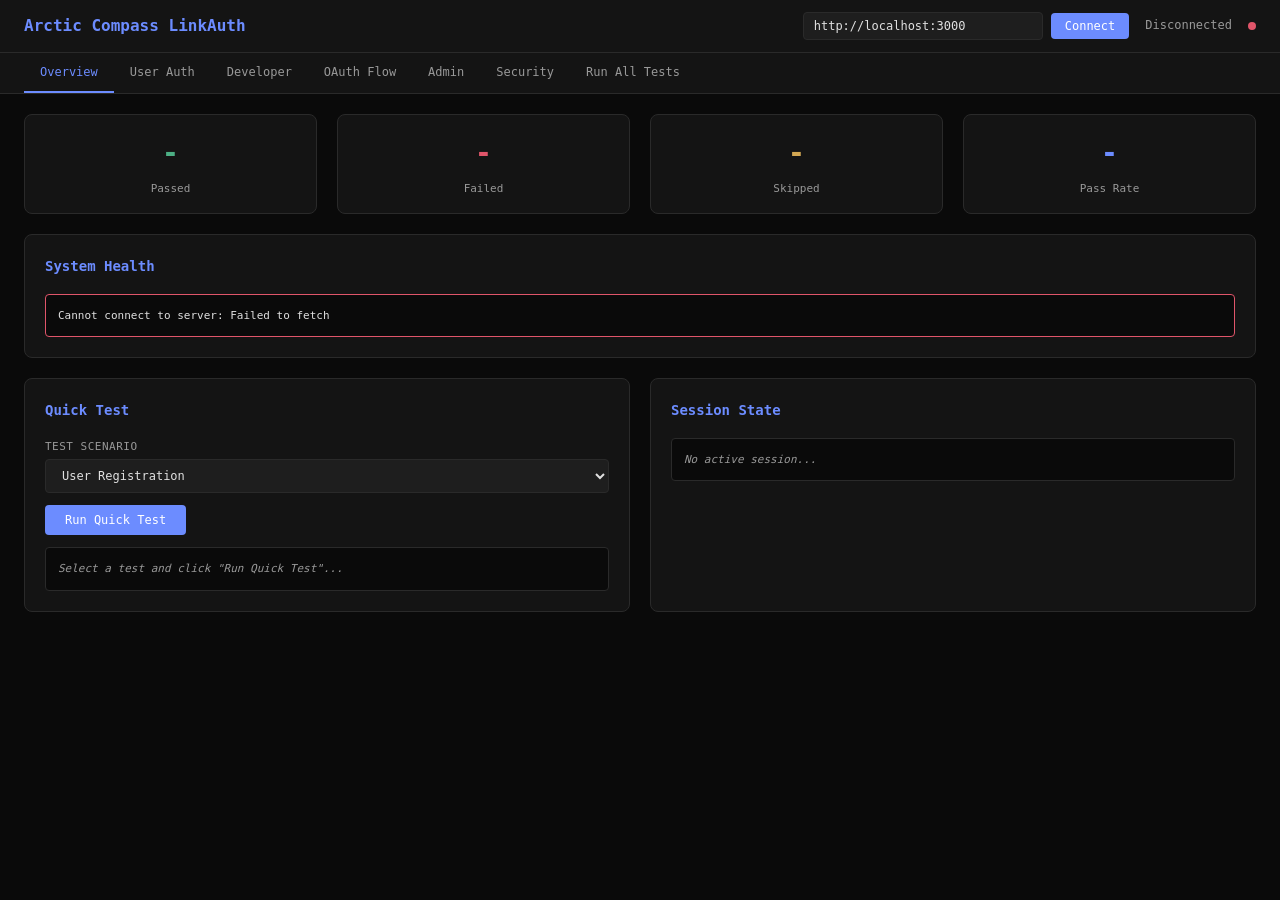
==== admin-console.html @ 99410a6f "北极指南针 链接认证 — 认证系统 Pages 部署" ====
<!DOCTYPE html>
<html lang="zh-CN">
<head>
<meta charset="UTF-8">
<meta name="viewport" content="width=device-width, initial-scale=1.0">
<title>Arctic Compass LinkAuth - Admin Console</title>
<style>
:root {
  --bg: #0a0a0a;
  --bg2: #141414;
  --bg3: #1e1e1e;
  --border: #2a2a2a;
  --text: #e0e0e0;
  --text2: #999;
  --accent: #6c8cff;
  --green: #4caf84;
  --red: #e0556a;
  --yellow: #d4a853;
  --font: 'SF Mono', 'Fira Code', 'Cascadia Code', 'Consolas', monospace;
}
* { margin:0; padding:0; box-sizing:border-box; }
body {
  background: var(--bg);
  color: var(--text);
  font-family: var(--font);
  font-size: 13px;
  line-height: 1.6;
  min-height: 100vh;
}
header {
  background: var(--bg2);
  border-bottom: 1px solid var(--border);
  padding: 12px 24px;
  display: flex;
  align-items: center;
  justify-content: space-between;
  position: sticky;
  top: 0;
  z-index: 100;
}
header h1 { font-size: 16px; font-weight: 600; color: var(--accent); }
header .status { display:flex; gap:16px; align-items:center; }
header .status .dot { width:8px; height:8px; border-radius:50%; }
header .status .dot.online { background:var(--green); }
header .status .dot.offline { background:var(--red); }
header .status span { font-size:12px; color:var(--text2); }
.server-input { display:flex; gap:8px; align-items:center; }
.server-input input {
  background: var(--bg3);
  border: 1px solid var(--border);
  color: var(--text);
  padding: 6px 10px;
  border-radius: 4px;
  font-family: var(--font);
  font-size: 12px;
  width: 240px;
}
.server-input button {
  background: var(--accent);
  color: #fff;
  border: none;
  padding: 6px 14px;
  border-radius: 4px;
  cursor: pointer;
  font-family: var(--font);
  font-size: 12px;
}
nav {
  background: var(--bg2);
  border-bottom: 1px solid var(--border);
  display: flex;
  padding: 0 24px;
  overflow-x: auto;
}
nav button {
  background: none;
  border: none;
  color: var(--text2);
  padding: 12px 16px;
  cursor: pointer;
  font-family: var(--font);
  font-size: 12px;
  white-space: nowrap;
  border-bottom: 2px solid transparent;
  transition: all 0.2s;
}
nav button:hover { color: var(--text); }
nav button.active { color: var(--accent); border-bottom-color: var(--accent); }
main { padding: 20px 24px; max-width: 1400px; margin: 0 auto; }
.panel { display:none; }
.panel.active { display:block; }
.grid { display:grid; grid-template-columns: 1fr 1fr; gap:20px; }
@media (max-width: 900px) { .grid { grid-template-columns: 1fr; } }
.card {
  background: var(--bg2);
  border: 1px solid var(--border);
  border-radius: 8px;
  padding: 20px;
}
.card h3 {
  font-size: 14px;
  font-weight: 600;
  margin-bottom: 16px;
  color: var(--accent);
  display: flex;
  align-items: center;
  gap: 8px;
}
.card h3 .badge {
  font-size: 10px;
  padding: 2px 8px;
  border-radius: 10px;
  background: var(--bg3);
  color: var(--text2);
}
.form-group { margin-bottom: 12px; }
.form-group label {
  display: block;
  font-size: 11px;
  color: var(--text2);
  margin-bottom: 4px;
  text-transform: uppercase;
  letter-spacing: 0.5px;
}
.form-group input, .form-group select, .form-group textarea {
  width: 100%;
  background: var(--bg3);
  border: 1px solid var(--border);
  color: var(--text);
  padding: 8px 12px;
  border-radius: 4px;
  font-family: var(--font);
  font-size: 12px;
}
.form-group textarea { min-height: 80px; resize: vertical; }
.form-row { display:flex; gap:8px; }
.form-row .form-group { flex:1; }
.btn {
  padding: 8px 20px;
  border-radius: 4px;
  cursor: pointer;
  font-family: var(--font);
  font-size: 12px;
  border: none;
  transition: all 0.2s;
}
.btn-primary { background: var(--accent); color: #fff; }
.btn-primary:hover { opacity: 0.9; }
.btn-danger { background: var(--red); color: #fff; }
.btn-success { background: var(--green); color: #fff; }
.btn-outline { background: transparent; border: 1px solid var(--border); color: var(--text); }
.btn-outline:hover { border-color: var(--accent); color: var(--accent); }
.btn-sm { padding: 4px 12px; font-size: 11px; }
.output {
  background: var(--bg);
  border: 1px solid var(--border);
  border-radius: 4px;
  padding: 12px;
  margin-top: 12px;
  max-height: 300px;
  overflow-y: auto;
  font-size: 11px;
  white-space: pre-wrap;
  word-break: break-all;
}
.output.success { border-color: var(--green); }
.output.error { border-color: var(--red); }
.output.empty { color: var(--text2); font-style: italic; }
.state-badge {
  display: inline-block;
  padding: 2px 8px;
  border-radius: 4px;
  font-size: 10px;
  margin-left: 4px;
}
.state-badge.set { background: rgba(76,175,132,0.2); color: var(--green); }
.state-badge.unset { background: rgba(224,85,106,0.2); color: var(--red); }
.test-result {
  display: flex;
  align-items: center;
  gap: 8px;
  padding: 4px 0;
  font-size: 11px;
}
.test-result .icon { width: 16px; text-align: center; }
.stats { display:flex; gap:20px; margin-bottom: 20px; }
.stat {
  background: var(--bg2);
  border: 1px solid var(--border);
  border-radius: 8px;
  padding: 16px 20px;
  flex: 1;
  text-align: center;
}
.stat .value { font-size: 28px; font-weight: 700; }
.stat .label { font-size: 11px; color: var(--text2); margin-top: 4px; }
.stat .value.pass { color: var(--green); }
.stat .value.fail { color: var(--red); }
.stat .value.skip { color: var(--yellow); }
.full-width { grid-column: 1 / -1; }
.progress-bar {
  height: 4px;
  background: var(--bg3);
  border-radius: 2px;
  margin-top: 8px;
  overflow: hidden;
}
.progress-bar .fill {
  height: 100%;
  background: var(--accent);
  transition: width 0.3s;
}
</style>
</head>
<body>

<header>
  <h1>Arctic Compass LinkAuth</h1>
  <div class="status">
    <div class="server-input">
      <input type="text" id="serverUrl" value="http://localhost:3000" placeholder="Server URL">
      <button onclick="checkServer()">Connect</button>
    </div>
    <span id="serverStatus">Disconnected</span>
    <div class="dot offline" id="statusDot"></div>
  </div>
</header>

<nav>
  <button class="active" data-panel="overview">Overview</button>
  <button data-panel="user">User Auth</button>
  <button data-panel="developer">Developer</button>
  <button data-panel="oauth">OAuth Flow</button>
  <button data-panel="admin">Admin</button>
  <button data-panel="security">Security</button>
  <button data-panel="all-tests">Run All Tests</button>
</nav>

<main>

<!-- ====== OVERVIEW PANEL ====== -->
<div class="panel active" id="panel-overview">
  <div class="stats" id="overviewStats">
    <div class="stat"><div class="value pass" id="statPass">-</div><div class="label">Passed</div></div>
    <div class="stat"><div class="value fail" id="statFail">-</div><div class="label">Failed</div></div>
    <div class="stat"><div class="value skip" id="statSkip">-</div><div class="label">Skipped</div></div>
    <div class="stat"><div class="value" id="statRate" style="color:var(--accent)">-</div><div class="label">Pass Rate</div></div>
  </div>
  <div class="grid">
    <div class="card full-width">
      <h3>System Health</h3>
      <div id="healthInfo" class="output empty">Click "Connect" to check server health...</div>
    </div>
    <div class="card">
      <h3>Quick Test</h3>
      <div class="form-group"><label>Test Scenario</label>
        <select id="quickTestSelect">
          <option value="register">User Registration</option>
          <option value="login">User Login</option>
          <option value="devRegister">Developer Registration</option>
          <option value="devLogin">Developer Login</option>
          <option value="oauthFlow">Full OAuth Flow</option>
          <option value="captcha">CAPTCHA Test</option>
          <option value="mfa">MFA Setup</option>
          <option value="tempAccount">Temporary Account</option>
        </select>
      </div>
      <button class="btn btn-primary" onclick="runQuickTest()">Run Quick Test</button>
      <div id="quickTestResult" class="output empty">Select a test and click "Run Quick Test"...</div>
    </div>
    <div class="card">
      <h3>Session State</h3>
      <div id="sessionState" class="output empty">No active session...</div>
    </div>
  </div>
</div>

<!-- ====== USER AUTH PANEL ====== -->
<div class="panel" id="panel-user">
  <div class="grid">
    <div class="card">
      <h3>User Registration</h3>
      <div class="form-group"><label>Username</label><input type="text" id="regUsername" placeholder="TestUser123"></div>
      <div class="form-group"><label>Password</label><input type="password" id="regPassword" placeholder="Min 8 chars, upper+lower+digit"></div>
      <div class="form-group"><label>Account Suffix</label>
        <select id="regSuffix">
          <option value="@ArcticCompass_id">@ArcticCompass_id (General)</option>
          <option value="@ArcticCompass_user">@ArcticCompass_user (Personal)</option>
          <option value="@ArcticCompass_ai">@ArcticCompass_ai (AI)</option>
          <option value="@ArcticCompass_ent">@ArcticCompass_ent (Enterprise)</option>
          <option value="@ArcticCompass_dev">@ArcticCompass_dev (Developer)</option>
          <option value="@ArcticCompass_org">@ArcticCompass_org (Organization)</option>
        </select>
      </div>
      <div class="form-group"><label>Security Question 1</label><input type="text" id="regQ1" value="What is your favorite color?" placeholder="Question"></div>
      <div class="form-group"><label>Answer 1</label><input type="text" id="regA1" value="blue" placeholder="Answer"></div>
      <div class="form-group"><label>Security Question 2</label><input type="text" id="regQ2" value="What city were you born in?" placeholder="Question"></div>
      <div class="form-group"><label>Answer 2</label><input type="text" id="regA2" value="Beijing" placeholder="Answer"></div>
      <button class="btn btn-primary" onclick="testRegister()">Register</button>
      <div id="regResult" class="output empty"></div>
    </div>
    <div class="card">
      <h3>User Login</h3>
      <div class="form-group"><label>Login Account</label><input type="text" id="loginAccount" placeholder="xxx@ArcticCompass_id"></div>
      <div class="form-group"><label>Password</label><input type="password" id="loginPassword" placeholder="Password"></div>
      <button class="btn btn-primary" onclick="testLogin()">Login</button>
      <div id="loginResult" class="output empty"></div>
    </div>
    <div class="card">
      <h3>User Center (Manager Key)</h3>
      <div class="form-group"><label>Link ID</label><input type="text" id="ucLinkId" placeholder="Auto-filled after registration"></div>
      <div class="form-group"><label>Manager Key</label><input type="text" id="ucManagerKey" placeholder="Auto-filled after registration"></div>
      <div style="display:flex;gap:8px;flex-wrap:wrap;">
        <button class="btn btn-outline btn-sm" onclick="testVerifyKey()">Verify Key</button>
        <button class="btn btn-outline btn-sm" onclick="testGetProfile()">Get Profile</button>
        <button class="btn btn-outline btn-sm" onclick="testUpdateProfile()">Update Profile</button>
        <button class="btn btn-outline btn-sm" onclick="testGetApps()">Authorized Apps</button>
        <button class="btn btn-outline btn-sm" onclick="testGetDevices()">My Devices</button>
      </div>
      <div id="ucResult" class="output empty"></div>
    </div>
    <div class="card">
      <h3>Password Reset</h3>
      <div class="form-group"><label>Login Account</label><input type="text" id="prAccount" placeholder="Your login account"></div>
      <div class="form-group"><label>New Password</label><input type="password" id="prNewPassword" placeholder="New password"></div>
      <button class="btn btn-outline btn-sm" onclick="testGetQuestions()">Get Questions</button>
      <button class="btn btn-primary btn-sm" onclick="testResetPassword()">Reset Password</button>
      <div id="prResult" class="output empty"></div>
    </div>
    <div class="card">
      <h3>Manager Key Recovery</h3>
      <div class="form-group"><label>Username</label><input type="text" id="mkrUsername" placeholder="Auto-filled"></div>
      <div class="form-group"><label>Link ID</label><input type="text" id="mkrLinkId" placeholder="Auto-filled"></div>
      <div class="form-group"><label>Password</label><input type="password" id="mkrPassword" placeholder="Current password"></div>
      <button class="btn btn-primary btn-sm" onclick="testRecoverKey()">Recover Key (4-Factor)</button>
      <div id="mkrResult" class="output empty"></div>
    </div>
    <div class="card">
      <h3>MFA Setup</h3>
      <div class="form-group"><label>Session Token</label><input type="text" id="mfaSession" placeholder="Auto-filled"></div>
      <div class="form-group"><label>TOTP Code</label><input type="text" id="mfaToken" placeholder="6-digit code"></div>
      <div style="display:flex;gap:8px;flex-wrap:wrap;">
        <button class="btn btn-outline btn-sm" onclick="testSetupTOTP()">Setup TOTP</button>
        <button class="btn btn-outline btn-sm" onclick="testVerifyTOTP()">Verify TOTP</button>
        <button class="btn btn-outline btn-sm" onclick="testEnableMFA()">Enable MFA</button>
        <button class="btn btn-outline btn-sm" onclick="testMFAStatus()">MFA Status</button>
        <button class="btn btn-outline btn-sm" onclick="testDisableMFA()">Disable MFA</button>
      </div>
      <div id="mfaResult" class="output empty"></div>
    </div>
    <div class="card">
      <h3>Temporary Account</h3>
      <button class="btn btn-primary btn-sm" onclick="testCreateTemp()">Create Temp Account</button>
      <button class="btn btn-outline btn-sm" onclick="testLoginTemp()">Login Temp</button>
      <button class="btn btn-outline btn-sm" onclick="testExtendTemp()">Extend</button>
      <button class="btn btn-outline btn-sm" onclick="testTempStatus()">Status</button>
      <div id="tempResult" class="output empty"></div>
    </div>
  </div>
</div>

<!-- ====== DEVELOPER PANEL ====== -->
<div class="panel" id="panel-developer">
  <div class="grid">
    <div class="card">
      <h3>Developer Registration</h3>
      <div class="form-group"><label>Password</label><input type="password" id="devRegPassword" placeholder="Min 8 chars, upper+lower+digit"></div>
      <div class="form-group"><label>Account Suffix (optional)</label><input type="text" id="devRegSuffix" placeholder="e.g. MyCompany"></div>
      <button class="btn btn-primary" onclick="testDevRegister()">Register Developer</button>
      <div id="devRegResult" class="output empty"></div>
    </div>
    <div class="card">
      <h3>Developer Login</h3>
      <div class="form-group"><label>Dev Account</label><input type="text" id="devLoginAccount" placeholder="dev_xxx@ArcticCompass_dev"></div>
      <div class="form-group"><label>Password</label><input type="password" id="devLoginPassword" placeholder="Password"></div>
      <button class="btn btn-primary" onclick="testDevLogin()">Login</button>
      <div id="devLoginResult" class="output empty"></div>
    </div>
    <div class="card">
      <h3>Developer Profile</h3>
      <div style="display:flex;gap:8px;flex-wrap:wrap;">
        <button class="btn btn-outline btn-sm" onclick="testDevProfile()">Get Profile</button>
        <button class="btn btn-outline btn-sm" onclick="testDevResetKey()">Reset Dev Key</button>
        <button class="btn btn-danger btn-sm" onclick="testDevRecoverKey()">Recover Key</button>
      </div>
      <div id="devProfileResult" class="output empty"></div>
    </div>
    <div class="card">
      <h3>OAuth App Management</h3>
      <div class="form-group"><label>App Name</label><input type="text" id="appName" placeholder="My App"></div>
      <div class="form-group"><label>App Type</label>
        <select id="appType"><option value="0">Web</option><option value="1">Mini Program</option><option value="2">Mobile App</option><option value="3">Server</option></select>
      </div>
      <div class="form-group"><label>Redirect URIs (JSON array)</label><input type="text" id="appRedirects" value='["https://example.com/oauth/callback"]'></div>
      <div class="form-group"><label>Verify Content</label><input type="text" id="appVerify" value="Test app for admin console"></div>
      <div style="display:flex;gap:8px;flex-wrap:wrap;">
        <button class="btn btn-primary btn-sm" onclick="testCreateApp()">Create App</button>
        <button class="btn btn-outline btn-sm" onclick="testListApps()">List Apps</button>
        <button class="btn btn-outline btn-sm" onclick="testGetAppInfo()">App Info</button>
        <button class="btn btn-outline btn-sm" onclick="testUpdateApp()">Update App</button>
        <button class="btn btn-danger btn-sm" onclick="testResetAppSecret()">Reset Secret</button>
      </div>
      <div id="appResult" class="output empty"></div>
    </div>
    <div class="card">
      <h3>Webhook Management</h3>
      <div class="form-group"><label>Client ID</label><input type="text" id="webhookClientId" placeholder="Auto-filled"></div>
      <div class="form-group"><label>Endpoint URL</label><input type="text" id="webhookUrl" value="https://example.com/webhook/test"></div>
      <div class="form-group"><label>Event Types (JSON array)</label><input type="text" id="webhookEvents" value='["oauth.token.issued","oauth.token.revoked"]'></div>
      <div style="display:flex;gap:8px;">
        <button class="btn btn-primary btn-sm" onclick="testCreateWebhook()">Create Webhook</button>
        <button class="btn btn-outline btn-sm" onclick="testListWebhooks()">List Webhooks</button>
        <button class="btn btn-outline btn-sm" onclick="testTestWebhook()">Test Webhook</button>
      </div>
      <div id="webhookResult" class="output empty"></div>
    </div>
    <div class="card">
      <h3>Push Notifications</h3>
      <div class="form-group"><label>Target Link ID</label><input type="text" id="notifyLinkId" placeholder="User link_id"></div>
      <div class="form-group"><label>Title</label><input type="text" id="notifyTitle" value="Test Notification"></div>
      <div class="form-group"><label>Content</label><textarea id="notifyContent">This is a test notification from the admin console.</textarea></div>
      <div class="form-group"><label>Type</label>
        <select id="notifyType"><option value="system">System</option><option value="announcement">Announcement</option><option value="alert">Alert</option><option value="reminder">Reminder</option></select>
      </div>
      <div style="display:flex;gap:8px;">
        <button class="btn btn-primary btn-sm" onclick="testSendNotify()">Send Notification</button>
        <button class="btn btn-outline btn-sm" onclick="testListNotifications()">List Notifications</button>
      </div>
      <div id="notifyResult" class="output empty"></div>
    </div>
  </div>
</div>

<!-- ====== OAUTH FLOW PANEL ====== -->
<div class="panel" id="panel-oauth">
  <div class="grid">
    <div class="card">
      <h3>Full OAuth 2.0 Authorization Code Flow</h3>
      <div class="form-group"><label>Client ID</label><input type="text" id="oauthClientId" placeholder="Auto-filled from app creation"></div>
      <div class="form-group"><label>App Secret</label><input type="text" id="oauthAppSecret" placeholder="Auto-filled from app creation"></div>
      <div class="form-group"><label>Redirect URI</label><input type="text" id="oauthRedirectUri" value="https://example.com/oauth/callback"></div>
      <div class="form-group"><label>State</label><input type="text" id="oauthState" value="test_state_123"></div>
      <div style="display:flex;gap:8px;flex-wrap:wrap;">
        <button class="btn btn-primary btn-sm" onclick="testOAuthStep1()">Step 1: Authorize</button>
        <button class="btn btn-primary btn-sm" onclick="testOAuthStep2()">Step 2: Token Exchange</button>
        <button class="btn btn-outline btn-sm" onclick="testOAuthStep3()">Step 3: Refresh Token</button>
        <button class="btn btn-outline btn-sm" onclick="testOAuthStep4()">Step 4: Get UserInfo</button>
        <button class="btn btn-outline btn-sm" onclick="testOAuthStep5()">Step 5: Introspect</button>
        <button class="btn btn-outline btn-sm" onclick="testOAuthStep6()">Step 6: SDK Token</button>
      </div>
      <div id="oauthResult" class="output empty"></div>
    </div>
    <div class="card">
      <h3>OAuth Business Login</h3>
      <div class="form-group"><label>Login Name/Account</label><input type="text" id="bizLoginName" placeholder="Your login account"></div>
      <div class="form-group"><label>Password</label><input type="password" id="bizLoginPassword" placeholder="Password"></div>
      <div class="form-group"><label>Client ID</label><input type="text" id="bizClientId" placeholder="OAuth app client_id"></div>
      <div class="form-group"><label>Redirect URI</label><input type="text" id="bizRedirectUri" value="https://example.com/oauth/callback"></div>
      <button class="btn btn-primary" onclick="testBizLogin()">Business Login</button>
      <div id="bizLoginResult" class="output empty"></div>
    </div>
    <div class="card full-width">
      <h3>Token Lifecycle</h3>
      <div style="display:flex;gap:8px;flex-wrap:wrap;">
        <button class="btn btn-outline btn-sm" onclick="testRevokeApp()">Revoke App Tokens</button>
        <button class="btn btn-danger btn-sm" onclick="testRevokeToken()">Revoke Single Token</button>
      </div>
      <div id="tokenLifeResult" class="output empty"></div>
    </div>
  </div>
</div>

<!-- ====== ADMIN PANEL ====== -->
<div class="panel" id="panel-admin">
  <div class="grid">
    <div class="card">
      <h3>Config Center</h3>
      <div style="display:flex;gap:8px;flex-wrap:wrap;">
        <button class="btn btn-outline btn-sm" onclick="testConfigGet()">Get Full Config</button>
        <button class="btn btn-outline btn-sm" onclick="testConfigGetKey()">Get Config Key</button>
        <button class="btn btn-outline btn-sm" onclick="testConfigHistory()">Config History</button>
        <button class="btn btn-outline btn-sm" onclick="testConfigExport()">Export Config</button>
      </div>
      <div class="form-group" style="margin-top:12px;"><label>Config Key</label><input type="text" id="configKey" value="security" placeholder="Config key"></div>
      <div class="form-group"><label>Config Value (JSON)</label><input type="text" id="configValue" value='{"test":true}' placeholder="JSON value"></div>
      <div style="display:flex;gap:8px;">
        <button class="btn btn-primary btn-sm" onclick="testConfigUpdate()">Update Config</button>
        <button class="btn btn-outline btn-sm" onclick="testConfigSync()">Force Sync</button>
      </div>
      <div id="configResult" class="output empty"></div>
    </div>
    <div class="card">
      <h3>RBAC Test</h3>
      <div class="form-group"><label>Role</label>
        <select id="rbacRole">
          <option value="super_admin">Super Admin</option>
          <option value="admin">Admin</option>
          <option value="operator">Operator</option>
          <option value="auditor">Auditor</option>
          <option value="developer">Developer</option>
          <option value="user">User</option>
        </select>
      </div>
      <div class="form-group"><label>Permission</label>
        <select id="rbacPermission">
          <option value="users.read">users.read</option>
          <option value="users.write">users.write</option>
          <option value="config.read">config.read</option>
          <option value="config.write">config.write</option>
          <option value="audit.read">audit.read</option>
          <option value="keys.manage">keys.manage</option>
          <option value="system.admin">system.admin</option>
          <option value="device.read">device.read</option>
          <option value="device.write">device.write</option>
          <option value="mfa.manage">mfa.manage</option>
          <option value="oauth.manage">oauth.manage</option>
          <option value="rateLimit.manage">rateLimit.manage</option>
          <option value="policy.read">policy.read</option>
          <option value="policy.write">policy.write</option>
          <option value="logs.read">logs.read</option>
          <option value="logs.write">logs.write</option>
        </select>
      </div>
      <button class="btn btn-primary btn-sm" onclick="testRBACCheck()">Check Permission</button>
      <div id="rbacResult" class="output empty"></div>
    </div>
    <div class="card">
      <h3>Public Key &amp; RSA</h3>
      <button class="btn btn-outline btn-sm" onclick="testPublicKey()">Get Public Key</button>
      <div id="pubkeyResult" class="output empty"></div>
    </div>
    <div class="card">
      <h3>Commercial Overview</h3>
      <div style="display:flex;gap:8px;flex-wrap:wrap;">
        <button class="btn btn-outline btn-sm" onclick="testCommercialOverview()">Overview (Public)</button>
        <button class="btn btn-outline btn-sm" onclick="testCommercialOverviewAuth()">Overview (Auth)</button>
        <button class="btn btn-outline btn-sm" onclick="testCommercialApps()">Developer Apps</button>
        <button class="btn btn-outline btn-sm" onclick="testCommercialPolicies()">Platform Policies</button>
        <button class="btn btn-outline btn-sm" onclick="testCommercialStats()">Developer Stats</button>
      </div>
      <div id="commercialResult" class="output empty"></div>
    </div>
    <div class="card full-width">
      <h3>Third-Party API</h3>
      <div style="display:flex;gap:8px;flex-wrap:wrap;">
        <button class="btn btn-outline btn-sm" onclick="testThirdPartyNoKey()">No API Key (Should Fail)</button>
        <button class="btn btn-outline btn-sm" onclick="testThirdPartyInvalidKey()">Invalid API Key (Should Fail)</button>
        <button class="btn btn-outline btn-sm" onclick="testThirdPartyOrderVerify()">Order Verify (No Sig)</button>
        <button class="btn btn-outline btn-sm" onclick="testThirdPartyPayment()">Payment Callback (No Sig)</button>
      </div>
      <div id="thirdPartyResult" class="output empty"></div>
    </div>
  </div>
</div>

<!-- ====== SECURITY PANEL ====== -->
<div class="panel" id="panel-security">
  <div class="grid">
    <div class="card">
      <h3>CSRF Protection</h3>
      <button class="btn btn-outline btn-sm" onclick="testCSRF()">Test CSRF (Cross-Origin POST)</button>
      <div id="csrfResult" class="output empty"></div>
    </div>
    <div class="card">
      <h3>Rate Limiting</h3>
      <button class="btn btn-outline btn-sm" onclick="testRateLimit()">Test Rate Limiting (5 Rapid Requests)</button>
      <div id="rateLimitResult" class="output empty"></div>
    </div>
    <div class="card">
      <h3>Privacy Filter</h3>
      <button class="btn btn-outline btn-sm" onclick="testPrivacyFilter()">Test Privacy Filter (Email Field)</button>
      <div id="privacyResult" class="output empty"></div>
    </div>
    <div class="card">
      <h3>Invalid Tokens</h3>
      <div style="display:flex;gap:8px;flex-wrap:wrap;">
        <button class="btn btn-outline btn-sm" onclick="testInvalidSession()">Invalid Session Token</button>
        <button class="btn btn-outline btn-sm" onclick="testInvalidDevKey()">Invalid Dev Key</button>
        <button class="btn btn-outline btn-sm" onclick="testMissingAuth()">Missing Auth Header</button>
        <button class="btn btn-outline btn-sm" onclick="testInvalidBody()">Invalid Request Body</button>
      </div>
      <div id="invalidTokenResult" class="output empty"></div>
    </div>
    <div class="card">
      <h3>User Enumeration Protection</h3>
      <button class="btn btn-outline btn-sm" onclick="testUserEnumeration()">Test User Enumeration (Should Return 401)</button>
      <div id="userEnumResult" class="output empty"></div>
    </div>
    <div class="card">
      <h3>Password Strength</h3>
      <div style="display:flex;gap:8px;flex-wrap:wrap;">
        <button class="btn btn-outline btn-sm" onclick="testWeakPassword()">Test Weak Password</button>
        <button class="btn btn-outline btn-sm" onclick="testShortPassword()">Test Short Password</button>
        <button class="btn btn-outline btn-sm" onclick="testNoUpperPassword()">Test No Uppercase</button>
        <button class="btn btn-outline btn-sm" onclick="testNoDigitPassword()">Test No Digit</button>
      </div>
      <div id="passwordResult" class="output empty"></div>
    </div>
  </div>
</div>

<!-- ====== ALL TESTS PANEL ====== -->
<div class="panel" id="panel-all-tests">
  <div class="stats" id="allTestStats">
    <div class="stat"><div class="value pass" id="allPass">0</div><div class="label">Passed</div></div>
    <div class="stat"><div class="value fail" id="allFail">0</div><div class="label">Failed</div></div>
    <div class="stat"><div class="value skip" id="allSkip">0</div><div class="label">Skipped</div></div>
    <div class="stat"><div class="value" id="allRate" style="color:var(--accent)">0%</div><div class="label">Pass Rate</div></div>
  </div>
  <div class="card full-width">
    <h3>Comprehensive Test Suite <span class="badge" id="testProgress">0/0</span></h3>
    <div class="progress-bar"><div class="fill" id="testProgressBar" style="width:0%"></div></div>
    <button class="btn btn-primary" onclick="runAllTests()" style="margin-top:16px;">Run All Tests</button>
    <button class="btn btn-outline" onclick="clearResults()" style="margin-top:16px;margin-left:8px;">Clear Results</button>
    <div id="allTestResults" class="output empty" style="max-height:600px;margin-top:16px;">
      Click "Run All Tests" to execute the comprehensive test suite...
    </div>
  </div>
</div>

</main>

<script>
// =========================================================================
// Global State
// =========================================================================
let SERVER = 'http://localhost:3000';
const STATE = {
  username: '', loginAccount: '', linkId: '', managerKey: '', password: '',
  userCenterSession: '', sessionToken: '',
  devAccount: '', devPassword: '', devKey: '', developerId: '',
  clientId: '', appSecret: '', redirectUri: 'https://example.com/oauth/callback',
  webhookId: '', webhookSecret: '',
  oauthCode: '', accessToken: '', refreshToken: '',
  totpSecret: '', backupCodes: null,
  deviceId: '',
  tempId: '', tempLoginAccount: '', tempPassword: '', tempSession: '',
  securityAnswers: [
    { question: 'What is your favorite color?', answer: 'blue' },
    { question: 'What city were you born in?', answer: 'Beijing' },
  ],
};
const testResults = { passed: 0, failed: 0, skipped: 0, total: 0, items: [] };

// =========================================================================
// Navigation
// =========================================================================
document.querySelectorAll('nav button').forEach(btn => {
  btn.addEventListener('click', () => {
    document.querySelectorAll('nav button').forEach(b => b.classList.remove('active'));
    btn.classList.add('active');
    document.querySelectorAll('.panel').forEach(p => p.classList.remove('active'));
    document.getElementById('panel-' + btn.dataset.panel).classList.add('active');
  });
});

// =========================================================================
// Server Connection
// =========================================================================
async function checkServer() {
  SERVER = document.getElementById('serverUrl').value.trim();
  const statusDot = document.getElementById('statusDot');
  const statusText = document.getElementById('serverStatus');
  const healthInfo = document.getElementById('healthInfo');

  try {
    const res = await fetch(SERVER + '/health');
    const data = await res.json();
    statusDot.className = 'dot online';
    statusText.textContent = 'Connected';
    healthInfo.className = 'output success';
    healthInfo.textContent = JSON.stringify(data, null, 2);
    sessionState();
  } catch (e) {
    statusDot.className = 'dot offline';
    statusText.textContent = 'Disconnected';
    healthInfo.className = 'output error';
    healthInfo.textContent = 'Cannot connect to server: ' + e.message;
  }
}

// =========================================================================
// HTTP Helpers
// =========================================================================
async function api(method, path, body, headers) {
  const opts = { method, headers: { 'Content-Type': 'application/json', 'Accept': 'application/json', ...headers } };
  if (body) opts.body = JSON.stringify(body);
  const res = await fetch(SERVER + path, opts);
  const text = await res.text();
  let json;
  try { json = JSON.parse(text); } catch (e) { json = { _raw: text }; }
  return { status: res.status, body: json, headers: Object.fromEntries(res.headers.entries()) };
}

function showResult(id, data, isError) {
  const el = document.getElementById(id);
  el.className = 'output ' + (isError ? 'error' : 'success');
  el.textContent = typeof data === 'string' ? data : JSON.stringify(data, null, 2);
}

function showError(id, data) { showResult(id, data, true); }

function sessionState() {
  const el = document.getElementById('sessionState');
  const parts = [];
  if (STATE.linkId) parts.push('link_id: ' + STATE.linkId);
  if (STATE.loginAccount) parts.push('login_account: ' + STATE.loginAccount);
  if (STATE.sessionToken) parts.push('session_token: ' + STATE.sessionToken.slice(0,16) + '...');
  if (STATE.userCenterSession) parts.push('user_center_session: ' + STATE.userCenterSession.slice(0,16) + '...');
  if (STATE.devAccount) parts.push('dev_account: ' + STATE.devAccount);
  if (STATE.devKey) parts.push('dev_key: ' + STATE.devKey.slice(0,16) + '...');
  if (STATE.clientId) parts.push('client_id: ' + STATE.clientId);
  if (STATE.accessToken) parts.push('access_token: ' + STATE.accessToken.slice(0,16) + '...');
  if (parts.length === 0) { el.className = 'output empty'; el.textContent = 'No active session...'; }
  else { el.className = 'output success'; el.textContent = parts.join('\n'); }
}

function addTestResult(name, status, detail) {
  testResults.total++;
  if (status === 'PASS') testResults.passed++;
  else if (status === 'FAIL') testResults.failed++;
  else testResults.skipped++;
  testResults.items.push({ name, status, detail });
  updateStats();
}

function updateStats() {
  document.getElementById('statPass').textContent = testResults.passed;
  document.getElementById('statFail').textContent = testResults.failed;
  document.getElementById('statSkip').textContent = testResults.skipped;
  const rate = testResults.total > 0 ? Math.round((testResults.passed / testResults.total) * 100) : 0;
  document.getElementById('statRate').textContent = rate + '%';
  document.getElementById('allPass').textContent = testResults.passed;
  document.getElementById('allFail').textContent = testResults.failed;
  document.getElementById('allSkip').textContent = testResults.skipped;
  document.getElementById('allRate').textContent = rate + '%';
  document.getElementById('testProgress').textContent = testResults.passed + '/' + testResults.total;
  document.getElementById('testProgressBar').style.width = rate + '%';
}

function clearResults() {
  testResults.passed = 0; testResults.failed = 0; testResults.skipped = 0; testResults.total = 0;
  testResults.items = [];
  document.getElementById('allTestResults').className = 'output empty';
  document.getElementById('allTestResults').textContent = 'Click "Run All Tests" to execute...';
  updateStats();
}

// =========================================================================
// User Auth Tests
// =========================================================================
async function testRegister() {
  const username = document.getElementById('regUsername').value || 'TestUser_' + Math.random().toString(36).slice(2,6);
  const password = document.getElementById('regPassword').value || generatePassword();
  const suffix = document.getElementById('regSuffix').value;
  const q1 = document.getElementById('regQ1').value || 'What is your favorite color?';
  const a1 = document.getElementById('regA1').value || 'blue';
  const q2 = document.getElementById('regQ2').value || 'What city were you born in?';
  const a2 = document.getElementById('regA2').value || 'Beijing';

  const body = { username, password, account_suffix: suffix, security_questions: [{ question: q1, answer: a1 }, { question: q2, answer: a2 }] };
  try {
    const res = await api('POST', '/api/register', body);
    showResult('regResult', res.body);
    if (res.body.link_id) {
      STATE.username = username; STATE.linkId = res.body.link_id;
      STATE.loginAccount = res.body.login_account; STATE.managerKey = res.body.manager_key;
      STATE.password = password;
      STATE.securityAnswers = [{ question: q1, answer: a1 }, { question: q2, answer: a2 }];
      document.getElementById('loginAccount').value = STATE.loginAccount;
      document.getElementById('loginPassword').value = STATE.password;
      document.getElementById('ucLinkId').value = STATE.linkId;
      document.getElementById('ucManagerKey').value = STATE.managerKey;
      sessionState();
      addTestResult('User Registration', 'PASS');
    } else {
      addTestResult('User Registration', 'FAIL', res.body.message || res.body.error);
    }
  } catch (e) { showError('regResult', e.message); addTestResult('User Registration', 'FAIL', e.message); }
}

async function testLogin() {
  const loginAccount = document.getElementById('loginAccount').value;
  const password = document.getElementById('loginPassword').value;
  try {
    const res = await api('POST', '/api/login-simple', { login_account: loginAccount, password });
    showResult('loginResult', res.body);
    if (res.body.session_token || res.body.token) {
      STATE.sessionToken = res.body.token || res.body.session_token;
      STATE.loginAccount = loginAccount; STATE.password = password;
      sessionState();
      addTestResult('User Login', 'PASS');
    } else {
      addTestResult('User Login', 'FAIL', res.body.message || res.body.error);
    }
  } catch (e) { showError('loginResult', e.message); addTestResult('User Login', 'FAIL', e.message); }
}

async function testVerifyKey() {
  const linkId = document.getElementById('ucLinkId').value || STATE.linkId;
  const managerKey = document.getElementById('ucManagerKey').value || STATE.managerKey;
  try {
    const keyHash = await sm3Hash(managerKey);
    const res = await api('POST', '/api/user-center/verify-key', { link_id: linkId, manager_key_hash: keyHash });
    showResult('ucResult', res.body);
    if (res.body.session_token) {
      STATE.userCenterSession = res.body.session_token;
      sessionState();
      addTestResult('Verify Manager Key', 'PASS');
    } else { addTestResult('Verify Manager Key', 'FAIL', res.body.message); }
  } catch (e) { showError('ucResult', e.message); addTestResult('Verify Manager Key', 'FAIL', e.message); }
}

async function testGetProfile() {
  try {
    const res = await api('GET', '/api/user-center/profile', null, { 'X-Session-Token': STATE.userCenterSession });
    showResult('ucResult', res.body);
    addTestResult('Get Profile', res.status === 200 ? 'PASS' : 'FAIL');
  } catch (e) { showError('ucResult', e.message); addTestResult('Get Profile', 'FAIL', e.message); }
}

async function testUpdateProfile() {
  try {
    const newUsername = STATE.username + '_Updated';
    const res = await api('POST', '/api/user-center/update-profile', { session_token: STATE.userCenterSession, username: newUsername });
    showResult('ucResult', res.body);
    if (res.status === 200 || res.body.code === 200) { STATE.username = newUsername; addTestResult('Update Profile', 'PASS'); }
    else { addTestResult('Update Profile', 'FAIL', res.body.message); }
  } catch (e) { showError('ucResult', e.message); addTestResult('Update Profile', 'FAIL', e.message); }
}

async function testGetApps() {
  try {
    const res = await api('GET', '/api/user-center/apps', null, { 'X-Session-Token': STATE.userCenterSession });
    showResult('ucResult', res.body);
    addTestResult('Authorized Apps', 'PASS');
  } catch (e) { showError('ucResult', e.message); addTestResult('Authorized Apps', 'FAIL', e.message); }
}

async function testGetDevices() {
  try {
    const res = await api('GET', '/api/user-center/devices', null, { 'X-Session-Token': STATE.userCenterSession });
    showResult('ucResult', res.body);
    addTestResult('My Devices', 'PASS');
  } catch (e) { showError('ucResult', e.message); addTestResult('My Devices', 'FAIL', e.message); }
}

async function testGetQuestions() {
  try {
    const account = document.getElementById('prAccount').value || STATE.loginAccount;
    const res = await api('POST', '/api/password-reset/questions', { login_name: account });
    showResult('prResult', res.body);
    addTestResult('Get Security Questions', res.status === 200 ? 'PASS' : 'FAIL');
  } catch (e) { showError('prResult', e.message); addTestResult('Get Security Questions', 'FAIL', e.message); }
}

async function testResetPassword() {
  try {
    const account = document.getElementById('prAccount').value || STATE.loginAccount;
    const newPwd = document.getElementById('prNewPassword').value || generatePassword();
    const answers = STATE.securityAnswers.map((q, i) => ({ sort: i + 1, answer: q.answer }));
    const res = await api('POST', '/api/password-reset/verify', { login_name: account, answers, new_password: newPwd });
    showResult('prResult', res.body);
    if (res.status === 200 || res.body.code === 200) { STATE.password = newPwd; addTestResult('Password Reset', 'PASS'); }
    else { addTestResult('Password Reset', 'FAIL', res.body.message); }
  } catch (e) { showError('prResult', e.message); addTestResult('Password Reset', 'FAIL', e.message); }
}

async function testRecoverKey() {
  try {
    const username = document.getElementById('mkrUsername').value || STATE.username;
    const linkId = document.getElementById('mkrLinkId').value || STATE.linkId;
    const password = document.getElementById('mkrPassword').value || STATE.password;
    const answers = STATE.securityAnswers.map((q, i) => ({ sort: i + 1, answer: q.answer }));
    const res = await api('POST', '/api/manager-key/recover', { username, link_id: linkId, password, answers });
    showResult('mkrResult', res.body);
    if (res.body.manager_key) { STATE.managerKey = res.body.manager_key; addTestResult('Manager Key Recovery', 'PASS'); }
    else { addTestResult('Manager Key Recovery', 'FAIL', res.body.message); }
  } catch (e) { showError('mkrResult', e.message); addTestResult('Manager Key Recovery', 'FAIL', e.message); }
}

// MFA Tests
async function testSetupTOTP() {
  try {
    const res = await api('POST', '/api/mfa/setup-totp', { session_token: STATE.userCenterSession });
    showResult('mfaResult', res.body);
    if (res.body.data && res.body.data.secret_base32) { STATE.totpSecret = res.body.data.secret_base32; addTestResult('MFA Setup TOTP', 'PASS'); }
    else { addTestResult('MFA Setup TOTP', 'FAIL', res.body.message); }
  } catch (e) { showError('mfaResult', e.message); addTestResult('MFA Setup TOTP', 'FAIL', e.message); }
}
async function testVerifyTOTP() {
  const token = document.getElementById('mfaToken').value || '123456';
  try {
    const res = await api('POST', '/api/mfa/verify-totp', { session_token: STATE.userCenterSession, token });
    showResult('mfaResult', res.body);
    addTestResult('MFA Verify TOTP', res.body.verified ? 'PASS' : 'FAIL', res.body.message);
  } catch (e) { showError('mfaResult', e.message); addTestResult('MFA Verify TOTP', 'FAIL', e.message); }
}
async function testEnableMFA() {
  try {
    const res = await api('POST', '/api/mfa/enable', { session_token: STATE.userCenterSession, method: 'totp' });
    showResult('mfaResult', res.body);
    addTestResult('MFA Enable', res.status === 200 ? 'PASS' : 'FAIL');
  } catch (e) { showError('mfaResult', e.message); addTestResult('MFA Enable', 'FAIL', e.message); }
}
async function testMFAStatus() {
  try {
    const res = await api('GET', '/api/mfa/status', null, { 'X-Session-Token': STATE.userCenterSession });
    showResult('mfaResult', res.body);
    addTestResult('MFA Status', 'PASS');
  } catch (e) { showError('mfaResult', e.message); addTestResult('MFA Status', 'FAIL', e.message); }
}
async function testDisableMFA() {
  const token = document.getElementById('mfaToken').value || '000000';
  try {
    const res = await api('POST', '/api/mfa/disable', { session_token: STATE.userCenterSession, method: 'totp', token });
    showResult('mfaResult', res.body);
    addTestResult('MFA Disable', res.status === 400 ? 'PASS' : 'FAIL', 'Expected 400 (token required check)');
  } catch (e) { showError('mfaResult', e.message); addTestResult('MFA Disable', 'FAIL', e.message); }
}

// Temp Account Tests
async function testCreateTemp() {
  try {
    const res = await api('POST', '/api/temp-login/create', {});
    showResult('tempResult', res.body);
    if (res.body.temp_id) {
      STATE.tempId = res.body.temp_id; STATE.tempLoginAccount = res.body.login_account; STATE.tempPassword = res.body.password;
      addTestResult('Create Temp Account', 'PASS');
    } else { addTestResult('Create Temp Account', 'FAIL', res.body.message); }
  } catch (e) { showError('tempResult', e.message); addTestResult('Create Temp Account', 'FAIL', e.message); }
}
async function testLoginTemp() {
  try {
    const res = await api('POST', '/api/temp-login/login', { login_account: STATE.tempLoginAccount, password: STATE.tempPassword });
    showResult('tempResult', res.body);
    if (res.body.session_token) { STATE.tempSession = res.body.session_token; addTestResult('Temp Login', 'PASS'); }
    else { addTestResult('Temp Login', 'FAIL', res.body.message); }
  } catch (e) { showError('tempResult', e.message); addTestResult('Temp Login', 'FAIL', e.message); }
}
async function testExtendTemp() {
  try {
    const res = await api('POST', '/api/temp-login/extend', { temp_id: STATE.tempId, session_token: STATE.tempSession });
    showResult('tempResult', res.body);
    addTestResult('Extend Temp', res.status === 200 ? 'PASS' : 'FAIL');
  } catch (e) { showError('tempResult', e.message); addTestResult('Extend Temp', 'FAIL', e.message); }
}
async function testTempStatus() {
  try {
    const res = await api('GET', '/api/temp-login/status?temp_id=' + STATE.tempId);
    showResult('tempResult', res.body);
    addTestResult('Temp Status', 'PASS');
  } catch (e) { showError('tempResult', e.message); addTestResult('Temp Status', 'FAIL', e.message); }
}

// =========================================================================
// Developer Tests
// =========================================================================
async function testDevRegister() {
  const password = document.getElementById('devRegPassword').value || generatePassword();
  const suffix = document.getElementById('devRegSuffix').value || 'TestDev' + Math.random().toString(36).slice(2,6);
  try {
    const res = await api('POST', '/api/developer/register', { password, account_suffix: suffix });
    showResult('devRegResult', res.body);
    if (res.body.developer_id) {
      STATE.developerId = res.body.developer_id; STATE.devAccount = res.body.dev_account;
      STATE.devKey = res.body.dev_key; STATE.devPassword = password;
      document.getElementById('devLoginAccount').value = STATE.devAccount;
      document.getElementById('devLoginPassword').value = STATE.devPassword;
      sessionState();
      addTestResult('Developer Registration', 'PASS');
    } else { addTestResult('Developer Registration', 'FAIL', res.body.message); }
  } catch (e) { showError('devRegResult', e.message); addTestResult('Developer Registration', 'FAIL', e.message); }
}
async function testDevLogin() {
  const account = document.getElementById('devLoginAccount').value;
  const password = document.getElementById('devLoginPassword').value;
  try {
    const res = await api('POST', '/api/developer/login', { dev_account: account, password });
    showResult('devLoginResult', res.body);
    addTestResult('Developer Login', res.status === 200 ? 'PASS' : 'FAIL');
  } catch (e) { showError('devLoginResult', e.message); addTestResult('Developer Login', 'FAIL', e.message); }
}
async function testDevProfile() {
  try {
    const res = await api('GET', '/api/developer/profile', null, { 'X-Developer-Key': STATE.devKey });
    showResult('devProfileResult', res.body);
    addTestResult('Developer Profile', res.status === 200 ? 'PASS' : 'FAIL');
  } catch (e) { showError('devProfileResult', e.message); addTestResult('Developer Profile', 'FAIL', e.message); }
}
async function testDevResetKey() {
  try {
    const res = await api('POST', '/api/developer/reset-key', { password: STATE.devPassword }, { 'X-Developer-Key': STATE.devKey });
    showResult('devProfileResult', res.body);
    if (res.body.dev_key) { STATE.devKey = res.body.dev_key; addTestResult('Reset Dev Key', 'PASS'); }
    else { addTestResult('Reset Dev Key', 'FAIL', res.body.message); }
  } catch (e) { showError('devProfileResult', e.message); addTestResult('Reset Dev Key', 'FAIL', e.message); }
}
async function testDevRecoverKey() {
  try {
    const res = await api('POST', '/api/developer/recover-key', { dev_account: STATE.devAccount, password: STATE.devPassword });
    showResult('devProfileResult', res.body);
    if (res.body.dev_key) { STATE.devKey = res.body.dev_key; addTestResult('Recover Dev Key', 'PASS'); }
    else { addTestResult('Recover Dev Key', 'FAIL', res.body.message); }
  } catch (e) { showError('devProfileResult', e.message); addTestResult('Recover Dev Key', 'FAIL', e.message); }
}

// App Management
async function testCreateApp() {
  try {
    const res = await api('POST', '/api/developer/app/create', {
      app_name: document.getElementById('appName').value || 'TestApp_' + Math.random().toString(36).slice(2,6),
      app_type: parseInt(document.getElementById('appType').value),
      redirect_white_list: document.getElementById('appRedirects').value,
      verify_content: document.getElementById('appVerify').value || 'Test app',
      business_type: 0,
    }, { 'X-Developer-Key': STATE.devKey });
    showResult('appResult', res.body);
    if (res.body.client_id) {
      STATE.clientId = res.body.client_id; STATE.appSecret = res.body.app_secret;
      document.getElementById('oauthClientId').value = STATE.clientId;
      document.getElementById('oauthAppSecret').value = STATE.appSecret;
      document.getElementById('webhookClientId').value = STATE.clientId;
      sessionState();
      addTestResult('Create OAuth App', 'PASS');
    } else { addTestResult('Create OAuth App', 'FAIL', res.body.message); }
  } catch (e) { showError('appResult', e.message); addTestResult('Create OAuth App', 'FAIL', e.message); }
}
async function testListApps() {
  try {
    const res = await api('GET', '/api/developer/app/list', null, { 'X-Developer-Key': STATE.devKey });
    showResult('appResult', res.body);
    addTestResult('List Apps', 'PASS');
  } catch (e) { showError('appResult', e.message); addTestResult('List Apps', 'FAIL', e.message); }
}
async function testGetAppInfo() {
  try {
    const res = await api('GET', '/api/developer/app/info?client_id=' + STATE.clientId, null, { 'X-Developer-Key': STATE.devKey });
    showResult('appResult', res.body);
    addTestResult('App Info', 'PASS');
  } catch (e) { showError('appResult', e.message); addTestResult('App Info', 'FAIL', e.message); }
}
async function testUpdateApp() {
  try {
    const res = await api('POST', '/api/developer/app/update', {
      client_id: STATE.clientId, app_name: 'UpdatedApp_' + Math.random().toString(36).slice(2,6), verify_content: 'Updated test app',
    }, { 'X-Developer-Key': STATE.devKey });
    showResult('appResult', res.body);
    addTestResult('Update App', res.status === 200 ? 'PASS' : 'FAIL');
  } catch (e) { showError('appResult', e.message); addTestResult('Update App', 'FAIL', e.message); }
}
async function testResetAppSecret() {
  try {
    const res = await api('POST', '/api/developer/app/reset-secret', { client_id: STATE.clientId }, { 'X-Developer-Key': STATE.devKey });
    showResult('appResult', res.body);
    if (res.body.app_secret) { STATE.appSecret = res.body.app_secret; addTestResult('Reset App Secret', 'PASS'); }
    else { addTestResult('Reset App Secret', 'FAIL', res.body.message); }
  } catch (e) { showError('appResult', e.message); addTestResult('Reset App Secret', 'FAIL', e.message); }
}

// Webhook
async function testCreateWebhook() {
  try {
    const res = await api('POST', '/api/developer/webhooks', {
      client_id: document.getElementById('webhookClientId').value || STATE.clientId,
      endpoint_url: document.getElementById('webhookUrl').value,
      event_types: JSON.parse(document.getElementById('webhookEvents').value),
    }, { 'X-Developer-Key': STATE.devKey });
    showResult('webhookResult', res.body);
    if (res.body.webhook_id) { STATE.webhookId = res.body.webhook_id; STATE.webhookSecret = res.body.secret; addTestResult('Create Webhook', 'PASS'); }
    else { addTestResult('Create Webhook', 'FAIL', res.body.message); }
  } catch (e) { showError('webhookResult', e.message); addTestResult('Create Webhook', 'FAIL', e.message); }
}
async function testListWebhooks() {
  try {
    const res = await api('GET', '/api/developer/webhooks', null, { 'X-Developer-Key': STATE.devKey });
    showResult('webhookResult', res.body);
    addTestResult('List Webhooks', 'PASS');
  } catch (e) { showError('webhookResult', e.message); addTestResult('List Webhooks', 'FAIL', e.message); }
}
async function testTestWebhook() {
  try {
    const res = await api('POST', '/api/developer/webhooks/test', { webhook_id: STATE.webhookId }, { 'X-Developer-Key': STATE.devKey });
    showResult('webhookResult', res.body);
    addTestResult('Test Webhook', 'PASS');
  } catch (e) { showError('webhookResult', e.message); addTestResult('Test Webhook', 'FAIL', e.message); }
}
async function testSendNotify() {
  try {
    const res = await api('POST', '/api/developer/notify', {
      link_id: document.getElementById('notifyLinkId').value || STATE.linkId,
      title: document.getElementById('notifyTitle').value,
      content: document.getElementById('notifyContent').value,
      notification_type: document.getElementById('notifyType').value,
    }, { 'X-Developer-Key': STATE.devKey });
    showResult('notifyResult', res.body);
    addTestResult('Send Notification', res.status === 201 ? 'PASS' : 'FAIL', res.body.message);
  } catch (e) { showError('notifyResult', e.message); addTestResult('Send Notification', 'FAIL', e.message); }
}
async function testListNotifications() {
  try {
    const res = await api('GET', '/api/developer/notifications', null, { 'X-Developer-Key': STATE.devKey });
    showResult('notifyResult', res.body);
    addTestResult('List Notifications', 'PASS');
  } catch (e) { showError('notifyResult', e.message); addTestResult('List Notifications', 'FAIL', e.message); }
}

// =========================================================================
// OAuth Flow Tests
// =========================================================================
async function testOAuthStep1() {
  try {
    if (!STATE.sessionToken) {
      const loginRes = await api('POST', '/api/login-simple', { login_account: STATE.loginAccount, password: STATE.password });
      if (loginRes.body.token || loginRes.body.session_token) STATE.sessionToken = loginRes.body.token || loginRes.body.session_token;
    }
    const res = await api('POST', '/api/authorize', {
      session_token: STATE.sessionToken, client_id: STATE.clientId,
      redirect_uri: STATE.redirectUri, state: document.getElementById('oauthState').value, action: 'allow',
    });
    showResult('oauthResult', 'Step 1 - Authorize:\n' + JSON.stringify(res.body, null, 2));
    if (res.body.code) { STATE.oauthCode = res.body.code; addTestResult('OAuth Step 1: Authorize', 'PASS'); }
    else { addTestResult('OAuth Step 1: Authorize', 'FAIL', res.body.message); }
  } catch (e) { showError('oauthResult', e.message); addTestResult('OAuth Step 1: Authorize', 'FAIL', e.message); }
}
async function testOAuthStep2() {
  try {
    const res = await api('POST', '/api/oauth/token', { code: STATE.oauthCode, client_id: STATE.clientId, client_secret: STATE.appSecret });
    showResult('oauthResult', 'Step 2 - Token Exchange:\n' + JSON.stringify(res.body, null, 2));
    if (res.body.access_token) { STATE.accessToken = res.body.access_token; STATE.refreshToken = res.body.refresh_token; addTestResult('OAuth Step 2: Token Exchange', 'PASS'); }
    else { addTestResult('OAuth Step 2: Token Exchange', 'FAIL', res.body.message); }
  } catch (e) { showError('oauthResult', e.message); addTestResult('OAuth Step 2: Token Exchange', 'FAIL', e.message); }
}
async function testOAuthStep3() {
  try {
    const res = await api('POST', '/api/oauth/refresh', { refresh_token: STATE.refreshToken, client_id: STATE.clientId });
    showResult('oauthResult', 'Step 3 - Refresh:\n' + JSON.stringify(res.body, null, 2));
    if (res.body.access_token) { STATE.accessToken = res.body.access_token; STATE.refreshToken = res.body.refresh_token; addTestResult('OAuth Step 3: Refresh', 'PASS'); }
    else { addTestResult('OAuth Step 3: Refresh', 'FAIL', res.body.message); }
  } catch (e) { showError('oauthResult', e.message); addTestResult('OAuth Step 3: Refresh', 'FAIL', e.message); }
}
async function testOAuthStep4() {
  try {
    const res = await api('GET', '/api/userinfo', null, { 'Authorization': 'Bearer ' + STATE.accessToken });
    showResult('oauthResult', 'Step 4 - UserInfo:\n' + JSON.stringify(res.body, null, 2));
    addTestResult('OAuth Step 4: UserInfo', res.status === 200 ? 'PASS' : 'FAIL');
  } catch (e) { showError('oauthResult', e.message); addTestResult('OAuth Step 4: UserInfo', 'FAIL', e.message); }
}
async function testOAuthStep5() {
  try {
    const res = await api('POST', '/api/introspect', { token: STATE.accessToken, client_id: STATE.clientId, client_secret: STATE.appSecret });
    showResult('oauthResult', 'Step 5 - Introspect:\n' + JSON.stringify(res.body, null, 2));
    addTestResult('OAuth Step 5: Introspect', res.body.active === true ? 'PASS' : 'FAIL');
  } catch (e) { showError('oauthResult', e.message); addTestResult('OAuth Step 5: Introspect', 'FAIL', e.message); }
}
async function testOAuthStep6() {
  try {
    if (!STATE.sessionToken) {
      const loginRes = await api('POST', '/api/login-simple', { login_account: STATE.loginAccount, password: STATE.password });
      if (loginRes.body.token) STATE.sessionToken = loginRes.body.token;
    }
    const authRes = await api('POST', '/api/authorize', { session_token: STATE.sessionToken, client_id: STATE.clientId, redirect_uri: STATE.redirectUri, state: 'sdk_test', action: 'allow' });
    const res = await api('POST', '/api/token', { grant_type: 'authorization_code', code: authRes.body.code, client_id: STATE.clientId, client_secret: STATE.appSecret });
    showResult('oauthResult', 'Step 6 - SDK Token:\n' + JSON.stringify(res.body, null, 2));
    addTestResult('OAuth Step 6: SDK Token', res.body.access_token ? 'PASS' : 'FAIL');
  } catch (e) { showError('oauthResult', e.message); addTestResult('OAuth Step 6: SDK Token', 'FAIL', e.message); }
}
async function testBizLogin() {
  try {
    const res = await api('POST', '/api/login', {
      login_name: document.getElementById('bizLoginName').value || STATE.loginAccount,
      password: document.getElementById('bizLoginPassword').value || STATE.password,
      client_id: document.getElementById('bizClientId').value || STATE.clientId,
      redirect_uri: document.getElementById('bizRedirectUri').value,
      state: 'biz_test_' + Math.random().toString(36).slice(2,6),
    });
    showResult('bizLoginResult', res.body);
    addTestResult('Business Login', res.status === 200 ? 'PASS' : 'FAIL', res.body.message);
  } catch (e) { showError('bizLoginResult', e.message); addTestResult('Business Login', 'FAIL', e.message); }
}
async function testRevokeApp() {
  try {
    const res = await api('POST', '/api/oauth/revoke-app', { link_id: STATE.linkId, client_id: STATE.clientId }, { 'Authorization': 'Bearer ' + STATE.accessToken });
    showResult('tokenLifeResult', res.body);
    addTestResult('Revoke App Tokens', 'PASS');
  } catch (e) { showError('tokenLifeResult', e.message); addTestResult('Revoke App Tokens', 'FAIL', e.message); }
}
async function testRevokeToken() {
  try {
    const res = await api('POST', '/api/revoke', { token: STATE.accessToken, client_id: STATE.clientId, client_secret: STATE.appSecret });
    showResult('tokenLifeResult', res.body);
    addTestResult('Revoke Single Token', 'PASS');
  } catch (e) { showError('tokenLifeResult', e.message); addTestResult('Revoke Single Token', 'FAIL', e.message); }
}

// =========================================================================
// Admin Tests
// =========================================================================
async function testConfigGet() {
  try {
    const res = await api('GET', '/api/config');
    showResult('configResult', res.body);
    addTestResult('Config Get', 'PASS');
  } catch (e) { showError('configResult', e.message); addTestResult('Config Get', 'FAIL', e.message); }
}
async function testConfigGetKey() {
  try {
    const key = document.getElementById('configKey').value || 'security';
    const res = await api('GET', '/api/config/' + encodeURIComponent(key));
    showResult('configResult', res.body);
    addTestResult('Config Get Key', (res.status === 200 || res.status === 404) ? 'PASS' : 'FAIL');
  } catch (e) { showError('configResult', e.message); addTestResult('Config Get Key', 'FAIL', e.message); }
}
async function testConfigHistory() {
  try {
    const res = await api('GET', '/api/config/history/list');
    showResult('configResult', res.body);
    addTestResult('Config History', 'PASS');
  } catch (e) { showError('configResult', e.message); addTestResult('Config History', 'FAIL', e.message); }
}
async function testConfigExport() {
  try {
    const res = await api('POST', '/api/config/export', {});
    showResult('configResult', res.body);
    addTestResult('Config Export', 'PASS');
  } catch (e) { showError('configResult', e.message); addTestResult('Config Export', 'FAIL', e.message); }
}
async function testConfigUpdate() {
  try {
    const key = document.getElementById('configKey').value || 'test_key';
    const value = document.getElementById('configValue').value || '{"test":true}';
    let parsedValue;
    try { parsedValue = JSON.parse(value); } catch (e) { parsedValue = value; }
    const res = await api('PUT', '/api/config/' + encodeURIComponent(key), { value: parsedValue, reason: 'Admin console test' });
    showResult('configResult', res.body);
    addTestResult('Config Update', res.status === 200 ? 'PASS' : 'FAIL');
  } catch (e) { showError('configResult', e.message); addTestResult('Config Update', 'FAIL', e.message); }
}
async function testConfigSync() {
  try {
    const res = await api('POST', '/api/config/sync', {});
    showResult('configResult', res.body);
    addTestResult('Config Sync', 'PASS');
  } catch (e) { showError('configResult', e.message); addTestResult('Config Sync', 'FAIL', e.message); }
}

async function testRBACCheck() {
  const role = document.getElementById('rbacRole').value;
  const permission = document.getElementById('rbacPermission').value;
  // This is a client-side check using the known RBAC hierarchy
  const hierarchy = ['super_admin', 'admin', 'operator', 'auditor', 'developer', 'user'];
  const rolePerms = {
    super_admin: ['users.read','users.write','config.read','config.write','audit.read','keys.manage','system.admin','device.read','device.write','mfa.manage','oauth.manage','rateLimit.manage','policy.read','policy.write','logs.read','logs.write'],
    admin: ['users.read','users.write','config.read','config.write','audit.read','keys.manage','device.read','device.write','mfa.manage','oauth.manage','policy.read','policy.write','logs.read','logs.write'],
    operator: ['users.read','users.write','config.read','device.read','device.write','mfa.manage','policy.read','logs.read','logs.write'],
    auditor: ['users.read','audit.read','config.read','device.read','logs.read','policy.read'],
    developer: ['users.read','config.read','device.read','logs.read','policy.read','oauth.manage'],
    user: ['users.read','config.read','device.read','logs.read'],
  };
  const rank = hierarchy.indexOf(role);
  let allPerms = new Set();
  for (let i = rank; i < hierarchy.length; i++) {
    (rolePerms[hierarchy[i]] || []).forEach(p => allPerms.add(p));
  }
  const has = allPerms.has(permission);
  document.getElementById('rbacResult').className = 'output ' + (has ? 'success' : 'error');
  document.getElementById('rbacResult').textContent = `Role "${role}" ${has ? 'HAS' : 'does NOT have'} permission "${permission}"\n\nEffective permissions: [${[...allPerms].join(', ')}]`;
  addTestResult('RBAC Check', 'PASS');
}

async function testPublicKey() {
  try {
    const res = await api('GET', '/api/public-key');
    showResult('pubkeyResult', res.body);
    addTestResult('Public Key', 'PASS');
  } catch (e) { showError('pubkeyResult', e.message); addTestResult('Public Key', 'FAIL', e.message); }
}

// Commercial
async function testCommercialOverview() {
  try {
    const res = await api('GET', '/api/commercial/overview');
    showResult('commercialResult', res.body);
    addTestResult('Commercial Overview', 'PASS');
  } catch (e) { showError('commercialResult', e.message); addTestResult('Commercial Overview', 'FAIL', e.message); }
}
async function testCommercialOverviewAuth() {
  try {
    const res = await api('GET', '/api/commercial/overview', null, { 'X-Developer-Key': STATE.devKey });
    showResult('commercialResult', res.body);
    addTestResult('Commercial Overview (Auth)', 'PASS');
  } catch (e) { showError('commercialResult', e.message); addTestResult('Commercial Overview (Auth)', 'FAIL', e.message); }
}
async function testCommercialApps() {
  try {
    const res = await api('GET', '/api/commercial/developer/apps', null, { 'X-Developer-Key': STATE.devKey });
    showResult('commercialResult', res.body);
    addTestResult('Commercial Apps', 'PASS');
  } catch (e) { showError('commercialResult', e.message); addTestResult('Commercial Apps', 'FAIL', e.message); }
}
async function testCommercialPolicies() {
  try {
    const res = await api('GET', '/api/commercial/ops/policies');
    showResult('commercialResult', res.body);
    addTestResult('Platform Policies', 'PASS');
  } catch (e) { showError('commercialResult', e.message); addTestResult('Platform Policies', 'FAIL', e.message); }
}
async function testCommercialStats() {
  try {
    const res = await api('GET', '/api/commercial/developer/stats');
    showResult('commercialResult', res.body);
    addTestResult('Developer Stats', 'PASS');
  } catch (e) { showError('commercialResult', e.message); addTestResult('Developer Stats', 'FAIL', e.message); }
}

// Third Party
async function testThirdPartyNoKey() {
  try {
    const res = await api('GET', '/api/third-party/user-info?encrypted_account=test');
    showResult('thirdPartyResult', res.body);
    addTestResult('Third-Party No Key', res.status === 401 ? 'PASS' : 'FAIL', 'Expected 401');
  } catch (e) { showError('thirdPartyResult', e.message); }
}
async function testThirdPartyInvalidKey() {
  try {
    const res = await api('GET', '/api/third-party/user-info?encrypted_account=test', null, { 'X-Third-Party-Key': 'invalid_key' });
    showResult('thirdPartyResult', res.body);
    addTestResult('Third-Party Invalid Key', res.status >= 400 ? 'PASS' : 'FAIL');
  } catch (e) { showError('thirdPartyResult', e.message); }
}
async function testThirdPartyOrderVerify() {
  try {
    const res = await api('POST', '/api/third-party/order-verify', { encrypted_account: 'test', order_id: 'test_123' }, { 'X-Third-Party-Key': 'test_key' });
    showResult('thirdPartyResult', res.body);
    addTestResult('Third-Party Order Verify', res.status >= 400 ? 'PASS' : 'FAIL', 'Expected rejection');
  } catch (e) { showError('thirdPartyResult', e.message); }
}
async function testThirdPartyPayment() {
  try {
    const res = await api('POST', '/api/third-party/payment-callback', { encrypted_account: 'test', payment_id: 'test_123', amount: '10.00', status: 1 }, { 'X-Third-Party-Key': 'test_key' });
    showResult('thirdPartyResult', res.body);
    addTestResult('Third-Party Payment', res.status >= 400 ? 'PASS' : 'FAIL');
  } catch (e) { showError('thirdPartyResult', e.message); }
}

// =========================================================================
// Security Tests
// =========================================================================
async function testCSRF() {
  try {
    const res = await fetch(SERVER + '/api/login-simple', {
      method: 'POST', headers: { 'Content-Type': 'application/json', 'Origin': 'https://evil.com' },
      body: JSON.stringify({ login_account: 'test@test', password: 'TestPass123' }),
    });
    const text = await res.text();
    let json; try { json = JSON.parse(text); } catch (e) { json = { _raw: text }; }
    showResult('csrfResult', json);
    addTestResult('CSRF Protection', res.status === 403 ? 'PASS' : 'FAIL', 'Status: ' + res.status);
  } catch (e) { showError('csrfResult', e.message); addTestResult('CSRF Protection', 'FAIL', e.message); }
}
async function testRateLimit() {
  const results = [];
  for (let i = 0; i < 5; i++) {
    try {
      const res = await api('POST', '/api/login-simple', { login_account: 'nonexistent_' + i + '@ArcticCompass_id', password: 'WrongPass123' });
      results.push(res.status);
    } catch (e) { results.push(0); }
  }
  showResult('rateLimitResult', { statuses: results, rateLimited: results.includes(429) ? 'Yes (429 detected)' : 'Not triggered in 5 requests' });
  addTestResult('Rate Limiting', results.includes(429) ? 'PASS' : 'FAIL', '429 not detected');
}
async function testPrivacyFilter() {
  try {
    const res = await api('POST', '/api/register', { username: 'TestPrivacy', password: 'TestPass123', security_questions: [{ question: 'Q1', answer: 'A1' }], email: 'test@example.com' });
    showResult('privacyResult', res.body);
    addTestResult('Privacy Filter', res.status === 400 ? 'PASS' : 'FAIL', 'Email field should be blocked');
  } catch (e) { showError('privacyResult', e.message); addTestResult('Privacy Filter', 'FAIL', e.message); }
}
async function testInvalidSession() {
  try {
    const res = await api('GET', '/api/user-center/profile', null, { 'X-Session-Token': 'invalid_token_12345' });
    showResult('invalidTokenResult', res.body);
    addTestResult('Invalid Session', res.status === 401 ? 'PASS' : 'FAIL', 'Expected 401, got ' + res.status);
  } catch (e) { showError('invalidTokenResult', e.message); }
}
async function testInvalidDevKey() {
  try {
    const res = await api('GET', '/api/developer/profile', null, { 'X-Developer-Key': 'invalid_key_12345' });
    showResult('invalidTokenResult', res.body);
    addTestResult('Invalid Dev Key', res.status >= 400 ? 'PASS' : 'FAIL', 'Expected 401/403, got ' + res.status);
  } catch (e) { showError('invalidTokenResult', e.message); }
}
async function testMissingAuth() {
  try {
    const res = await api('GET', '/api/userinfo');
    showResult('invalidTokenResult', res.body);
    addTestResult('Missing Auth', res.status === 401 ? 'PASS' : 'FAIL', 'Expected 401, got ' + res.status);
  } catch (e) { showError('invalidTokenResult', e.message); }
}
async function testInvalidBody() {
  try {
    const res = await api('POST', '/api/register', null);
    showResult('invalidTokenResult', res.body);
    addTestResult('Invalid Body', res.status >= 400 ? 'PASS' : 'FAIL', 'Expected 4xx, got ' + res.status);
  } catch (e) { showError('invalidTokenResult', e.message); }
}
async function testUserEnumeration() {
  try {
    const res = await api('POST', '/api/login-simple', { login_account: 'nonexistent_user_98765@ArcticCompass_id', password: 'SomePass123' });
    showResult('userEnumResult', { status: res.status, message: res.body.message, expected: '401 - should not reveal if user exists' });
    addTestResult('User Enumeration', res.status === 401 ? 'PASS' : 'FAIL', 'Expected 401, got ' + res.status);
  } catch (e) { showError('userEnumResult', e.message); }
}
async function testWeakPassword() {
  try {
    const res = await api('POST', '/api/register', { username: 'TestWeak', password: 'weak', security_questions: [{ question: 'Q1', answer: 'A1' }] });
    showResult('passwordResult', { status: res.status, message: res.body.message });
    addTestResult('Weak Password Rejected', res.status === 400 ? 'PASS' : 'FAIL', 'Expected 400');
  } catch (e) { showError('passwordResult', e.message); }
}
async function testShortPassword() {
  try {
    const res = await api('POST', '/api/register', { username: 'TestShort', password: 'Ab1', security_questions: [{ question: 'Q1', answer: 'A1' }] });
    showResult('passwordResult', { status: res.status, message: res.body.message });
    addTestResult('Short Password Rejected', res.status === 400 ? 'PASS' : 'FAIL');
  } catch (e) { showError('passwordResult', e.message); }
}
async function testNoUpperPassword() {
  try {
    const res = await api('POST', '/api/register', { username: 'TestNoUpper', password: 'abcdefg1', security_questions: [{ question: 'Q1', answer: 'A1' }] });
    showResult('passwordResult', { status: res.status, message: res.body.message });
    addTestResult('No Uppercase Rejected', res.status === 400 ? 'PASS' : 'FAIL');
  } catch (e) { showError('passwordResult', e.message); }
}
async function testNoDigitPassword() {
  try {
    const res = await api('POST', '/api/register', { username: 'TestNoDigit', password: 'Abcdefgh', security_questions: [{ question: 'Q1', answer: 'A1' }] });
    showResult('passwordResult', { status: res.status, message: res.body.message });
    addTestResult('No Digit Rejected', res.status === 400 ? 'PASS' : 'FAIL');
  } catch (e) { showError('passwordResult', e.message); }
}

// =========================================================================
// Quick Test
// =========================================================================
async function runQuickTest() {
  const test = document.getElementById('quickTestSelect').value;
  const el = document.getElementById('quickTestResult');
  el.className = 'output';
  el.textContent = 'Running...';
  switch (test) {
    case 'register': await testRegister(); el.textContent = document.getElementById('regResult').textContent; break;
    case 'login': await testLogin(); el.textContent = document.getElementById('loginResult').textContent; break;
    case 'devRegister': await testDevRegister(); el.textContent = document.getElementById('devRegResult').textContent; break;
    case 'devLogin': await testDevLogin(); el.textContent = document.getElementById('devLoginResult').textContent; break;
    case 'oauthFlow': await testOAuthStep1(); await testOAuthStep2(); el.textContent = document.getElementById('oauthResult').textContent; break;
    case 'captcha': try { const res = await api('POST', '/api/captcha/generate', {}); el.textContent = JSON.stringify(res.body, null, 2); addTestResult('CAPTCHA Generate', res.status === 200 ? 'PASS' : 'FAIL'); } catch(e) { el.textContent = e.message; } break;
    case 'mfa': await testSetupTOTP(); el.textContent = document.getElementById('mfaResult').textContent; break;
    case 'tempAccount': await testCreateTemp(); el.textContent = document.getElementById('tempResult').textContent; break;
  }
  sessionState();
}

// =========================================================================
// Run All Tests
// =========================================================================
async function runAllTests() {
  clearResults();
  const el = document.getElementById('allTestResults');
  el.className = 'output';
  el.textContent = 'Running comprehensive test suite...\n\n';
  updateStats();

  // Section 1: Health Check
  el.textContent += '--- Section 1: Health Check ---\n';
  try { const res = await api('GET', '/health'); el.textContent += 'PASS: Health check (' + res.status + ')\n'; addTestResult('Health Check', 'PASS'); } catch(e) { el.textContent += 'FAIL: ' + e.message + '\n'; addTestResult('Health Check', 'FAIL', e.message); updateStats(); return; }

  // Section 2: CAPTCHA
  el.textContent += '\n--- Section 2: CAPTCHA ---\n';
  try { const res = await api('POST', '/api/captcha/generate', {}); el.textContent += 'PASS: Generate captcha\n'; addTestResult('CAPTCHA Generate', 'PASS'); } catch(e) { el.textContent += 'FAIL: ' + e.message + '\n'; addTestResult('CAPTCHA Generate', 'FAIL', e.message); }

  // Section 3: User Registration
  el.textContent += '\n--- Section 3: User Registration ---\n';
  const testUser = 'TestUser_' + Math.random().toString(36).slice(2,6);
  const testPwd = generatePassword();
  try {
    const res = await api('POST', '/api/register', { username: testUser, password: testPwd, security_questions: [{ question: 'What is your favorite color?', answer: 'blue' }, { question: 'What city were you born in?', answer: 'Beijing' }] });
    if (res.body.link_id) {
      STATE.linkId = res.body.link_id; STATE.loginAccount = res.body.login_account;
      STATE.managerKey = res.body.manager_key; STATE.username = testUser; STATE.password = testPwd;
      el.textContent += 'PASS: User registered (' + res.body.login_account + ')\n';
      addTestResult('User Registration', 'PASS');
    } else { el.textContent += 'FAIL: ' + JSON.stringify(res.body) + '\n'; addTestResult('User Registration', 'FAIL', res.body.message); }
  } catch(e) { el.textContent += 'FAIL: ' + e.message + '\n'; addTestResult('User Registration', 'FAIL', e.message); }

  // Section 4: User Login
  el.textContent += '\n--- Section 4: User Login ---\n';
  try {
    const res = await api('POST', '/api/login-simple', { login_account: STATE.loginAccount, password: STATE.password });
    if (res.body.token || res.body.session_token) {
      STATE.sessionToken = res.body.token || res.body.session_token;
      el.textContent += 'PASS: User login\n';
      addTestResult('User Login', 'PASS');
    } else { el.textContent += 'FAIL: ' + JSON.stringify(res.body) + '\n'; addTestResult('User Login', 'FAIL'); }
  } catch(e) { el.textContent += 'FAIL: ' + e.message + '\n'; addTestResult('User Login', 'FAIL', e.message); }

  // Section 5: User Center (Verify Key)
  el.textContent += '\n--- Section 5: User Center ---\n';
  try {
    const keyHash = await sm3Hash(STATE.managerKey);
    const res = await api('POST', '/api/user-center/verify-key', { link_id: STATE.linkId, manager_key_hash: keyHash });
    if (res.body.session_token) {
      STATE.userCenterSession = res.body.session_token;
      el.textContent += 'PASS: Verify manager key\n';
      addTestResult('Verify Manager Key', 'PASS');
    } else { el.textContent += 'FAIL: ' + JSON.stringify(res.body) + '\n'; addTestResult('Verify Manager Key', 'FAIL'); }
  } catch(e) { el.textContent += 'FAIL: ' + e.message + '\n'; addTestResult('Verify Manager Key', 'FAIL', e.message); }

  if (STATE.userCenterSession) {
    try {
      const res = await api('GET', '/api/user-center/profile', null, { 'X-Session-Token': STATE.userCenterSession });
      el.textContent += 'PASS: Get profile\n';
      addTestResult('Get Profile', 'PASS');
    } catch(e) { el.textContent += 'FAIL: Get profile - ' + e.message + '\n'; addTestResult('Get Profile', 'FAIL', e.message); }

    try {
      const res = await api('POST', '/api/user-center/update-profile', { session_token: STATE.userCenterSession, username: STATE.username + '_Updated' });
      el.textContent += (res.status === 200 ? 'PASS' : 'FAIL') + ': Update profile\n';
      addTestResult('Update Profile', res.status === 200 ? 'PASS' : 'FAIL');
      if (res.status === 200) STATE.username += '_Updated';
    } catch(e) { el.textContent += 'FAIL: Update profile - ' + e.message + '\n'; addTestResult('Update Profile', 'FAIL', e.message); }
  }

  // Section 6: Password Reset
  el.textContent += '\n--- Section 6: Password Reset ---\n';
  try {
    const res = await api('POST', '/api/password-reset/questions', { login_name: STATE.loginAccount });
    el.textContent += 'PASS: Get security questions\n';
    addTestResult('Get Security Questions', 'PASS');
    const newPwd = generatePassword();
    const answers = STATE.securityAnswers.map((q, i) => ({ sort: i + 1, answer: q.answer }));
    const resetRes = await api('POST', '/api/password-reset/verify', { login_name: STATE.loginAccount, answers, new_password: newPwd });
    if (resetRes.status === 200 || resetRes.body.code === 200) {
      STATE.password = newPwd;
      el.textContent += 'PASS: Password reset\n';
      addTestResult('Password Reset', 'PASS');
    } else { el.textContent += 'FAIL: Password reset - ' + JSON.stringify(resetRes.body) + '\n'; addTestResult('Password Reset', 'FAIL'); }
  } catch(e) { el.textContent += 'FAIL: ' + e.message + '\n'; addTestResult('Password Reset', 'FAIL', e.message); }

  // Section 7: Manager Key Recovery
  el.textContent += '\n--- Section 7: Manager Key Recovery ---\n';
  try {
    const answers = STATE.securityAnswers.map((q, i) => ({ sort: i + 1, answer: q.answer }));
    const res = await api('POST', '/api/manager-key/recover', { username: STATE.username, link_id: STATE.linkId, password: STATE.password, answers });
    if (res.body.manager_key) {
      STATE.managerKey = res.body.manager_key;
      el.textContent += 'PASS: Manager key recovery\n';
      addTestResult('Manager Key Recovery', 'PASS');
    } else { el.textContent += 'FAIL: ' + JSON.stringify(res.body) + '\n'; addTestResult('Manager Key Recovery', 'FAIL'); }
  } catch(e) { el.textContent += 'FAIL: ' + e.message + '\n'; addTestResult('Manager Key Recovery', 'FAIL', e.message); }

  // Section 8: Developer Registration & Login
  el.textContent += '\n--- Section 8: Developer ---\n';
  const devPwd = generatePassword();
  try {
    const res = await api('POST', '/api/developer/register', { password: devPwd, account_suffix: 'AutoTest' + Math.random().toString(36).slice(2,6) });
    if (res.body.developer_id) {
      STATE.devAccount = res.body.dev_account; STATE.devKey = res.body.dev_key; STATE.devPassword = devPwd; STATE.developerId = res.body.developer_id;
      el.textContent += 'PASS: Developer registration\n';
      addTestResult('Developer Registration', 'PASS');
    } else { el.textContent += 'FAIL: ' + JSON.stringify(res.body) + '\n'; addTestResult('Developer Registration', 'FAIL'); }
  } catch(e) { el.textContent += 'FAIL: ' + e.message + '\n'; addTestResult('Developer Registration', 'FAIL', e.message); }

  try {
    const res = await api('POST', '/api/developer/login', { dev_account: STATE.devAccount, password: STATE.devPassword });
    el.textContent += (res.status === 200 ? 'PASS: ' : 'FAIL: ') + 'Developer login\n';
    addTestResult('Developer Login', res.status === 200 ? 'PASS' : 'FAIL');
  } catch(e) { el.textContent += 'FAIL: Developer login - ' + e.message + '\n'; addTestResult('Developer Login', 'FAIL', e.message); }

  try {
    const res = await api('GET', '/api/developer/profile', null, { 'X-Developer-Key': STATE.devKey });
    el.textContent += (res.status === 200 ? 'PASS: ' : 'FAIL: ') + 'Developer profile\n';
    addTestResult('Developer Profile', res.status === 200 ? 'PASS' : 'FAIL');
  } catch(e) { el.textContent += 'FAIL: Developer profile - ' + e.message + '\n'; addTestResult('Developer Profile', 'FAIL', e.message); }

  // Section 9: OAuth App Management
  el.textContent += '\n--- Section 9: OAuth App Management ---\n';
  try {
    const res = await api('POST', '/api/developer/app/create', {
      app_name: 'TestApp_' + Math.random().toString(36).slice(2,6), app_type: 0,
      redirect_white_list: '["https://example.com/oauth/callback"]', verify_content: 'Auto test app', business_type: 0,
    }, { 'X-Developer-Key': STATE.devKey });
    if (res.body.client_id) {
      STATE.clientId = res.body.client_id; STATE.appSecret = res.body.app_secret;
      el.textContent += 'PASS: Create OAuth app\n';
      addTestResult('Create OAuth App', 'PASS');
    } else { el.textContent += 'FAIL: ' + JSON.stringify(res.body) + '\n'; addTestResult('Create OAuth App', 'FAIL'); }
  } catch(e) { el.textContent += 'FAIL: ' + e.message + '\n'; addTestResult('Create OAuth App', 'FAIL', e.message); }

  // Section 10: OAuth Flow
  el.textContent += '\n--- Section 10: OAuth Flow ---\n';
  try {
    if (!STATE.sessionToken) {
      const loginRes = await api('POST', '/api/login-simple', { login_account: STATE.loginAccount, password: STATE.password });
      if (loginRes.body.token) STATE.sessionToken = loginRes.body.token;
    }
    const authRes = await api('POST', '/api/authorize', { session_token: STATE.sessionToken, client_id: STATE.clientId, redirect_uri: STATE.redirectUri, state: 'test_all', action: 'allow' });
    if (authRes.body.code) {
      STATE.oauthCode = authRes.body.code;
      el.textContent += 'PASS: OAuth authorize\n';
      addTestResult('OAuth Authorize', 'PASS');
    } else { el.textContent += 'FAIL: ' + JSON.stringify(authRes.body) + '\n'; addTestResult('OAuth Authorize', 'FAIL'); }
  } catch(e) { el.textContent += 'FAIL: ' + e.message + '\n'; addTestResult('OAuth Authorize', 'FAIL', e.message); }

  if (STATE.oauthCode) {
    try {
      const res = await api('POST', '/api/oauth/token', { code: STATE.oauthCode, client_id: STATE.clientId, client_secret: STATE.appSecret });
      if (res.body.access_token) {
        STATE.accessToken = res.body.access_token; STATE.refreshToken = res.body.refresh_token;
        el.textContent += 'PASS: OAuth token exchange\n';
        addTestResult('OAuth Token Exchange', 'PASS');
      } else { el.textContent += 'FAIL: ' + JSON.stringify(res.body) + '\n'; addTestResult('OAuth Token Exchange', 'FAIL'); }
    } catch(e) { el.textContent += 'FAIL: ' + e.message + '\n'; addTestResult('OAuth Token Exchange', 'FAIL', e.message); }
  }

  if (STATE.refreshToken) {
    try {
      const res = await api('POST', '/api/oauth/refresh', { refresh_token: STATE.refreshToken, client_id: STATE.clientId });
      el.textContent += (res.body.access_token ? 'PASS: ' : 'FAIL: ') + 'OAuth token refresh\n';
      addTestResult('OAuth Token Refresh', res.body.access_token ? 'PASS' : 'FAIL');
      if (res.body.access_token) { STATE.accessToken = res.body.access_token; STATE.refreshToken = res.body.refresh_token; }
    } catch(e) { el.textContent += 'FAIL: OAuth refresh - ' + e.message + '\n'; }
  }

  if (STATE.accessToken) {
    try {
      const res = await api('GET', '/api/userinfo', null, { 'Authorization': 'Bearer ' + STATE.accessToken });
      el.textContent += (res.status === 200 ? 'PASS: ' : 'FAIL: ') + 'UserInfo\n';
      addTestResult('UserInfo', res.status === 200 ? 'PASS' : 'FAIL');
    } catch(e) { el.textContent += 'FAIL: UserInfo - ' + e.message + '\n'; }

    try {
      const res = await api('POST', '/api/introspect', { token: STATE.accessToken, client_id: STATE.clientId, client_secret: STATE.appSecret });
      el.textContent += (res.body.active ? 'PASS: ' : 'FAIL: ') + 'Token introspect\n';
      addTestResult('Token Introspect', res.body.active ? 'PASS' : 'FAIL');
    } catch(e) { el.textContent += 'FAIL: Introspect - ' + e.message + '\n'; }
  }

  // Section 11: MFA
  el.textContent += '\n--- Section 11: MFA ---\n';
  if (STATE.userCenterSession) {
    try {
      const res = await api('POST', '/api/mfa/setup-totp', { session_token: STATE.userCenterSession });
      el.textContent += (res.status === 200 ? 'PASS: ' : 'FAIL: ') + 'MFA setup TOTP\n';
      addTestResult('MFA Setup TOTP', res.status === 200 ? 'PASS' : 'FAIL');
    } catch(e) { el.textContent += 'FAIL: MFA setup - ' + e.message + '\n'; }

    try {
      const res = await api('GET', '/api/mfa/status', null, { 'X-Session-Token': STATE.userCenterSession });
      el.textContent += (res.status === 200 ? 'PASS: ' : 'FAIL: ') + 'MFA status\n';
      addTestResult('MFA Status', res.status === 200 ? 'PASS' : 'FAIL');
    } catch(e) { el.textContent += 'FAIL: MFA status - ' + e.message + '\n'; }
  } else { el.textContent += 'SKIP: No user center session\n'; addTestResult('MFA Tests', 'SKIP'); }

  // Section 12: Device Management
  el.textContent += '\n--- Section 12: Device Management ---\n';
  if (STATE.userCenterSession) {
    try {
      const res = await api('POST', '/api/device/report', { session_token: STATE.userCenterSession, components: { userAgent: 'TestAgent/1.0', platform: 'Linux', screenResolution: '1920x1080', timezone: 'Asia/Shanghai', language: 'zh-CN' } });
      el.textContent += (res.status === 200 ? 'PASS: ' : 'FAIL: ') + 'Device report\n';
      if (res.body.data && res.body.data.device_id) STATE.deviceId = res.body.data.device_id;
      addTestResult('Device Report', res.status === 200 ? 'PASS' : 'FAIL');
    } catch(e) { el.textContent += 'FAIL: Device report - ' + e.message + '\n'; }

    try {
      const res = await api('GET', '/api/device/list', null, { 'X-Session-Token': STATE.userCenterSession });
      el.textContent += (res.status === 200 ? 'PASS: ' : 'FAIL: ') + 'Device list\n';
      addTestResult('Device List', res.status === 200 ? 'PASS' : 'FAIL');
    } catch(e) { el.textContent += 'FAIL: Device list - ' + e.message + '\n'; }
  } else { el.textContent += 'SKIP: No user center session\n'; }

  // Section 13: Temporary Account
  el.textContent += '\n--- Section 13: Temporary Account ---\n';
  try {
    const res = await api('POST', '/api/temp-login/create', {});
    if (res.body.temp_id) {
      STATE.tempId = res.body.temp_id; STATE.tempLoginAccount = res.body.login_account; STATE.tempPassword = res.body.password;
      el.textContent += 'PASS: Create temp account\n';
      addTestResult('Create Temp Account', 'PASS');
    } else { el.textContent += 'FAIL: ' + JSON.stringify(res.body) + '\n'; addTestResult('Create Temp Account', 'FAIL'); }
  } catch(e) { el.textContent += 'FAIL: ' + e.message + '\n'; addTestResult('Create Temp Account', 'FAIL', e.message); }

  if (STATE.tempLoginAccount) {
    try {
      const res = await api('POST', '/api/temp-login/login', { login_account: STATE.tempLoginAccount, password: STATE.tempPassword });
      el.textContent += (res.body.session_token ? 'PASS: ' : 'FAIL: ') + 'Temp login\n';
      if (res.body.session_token) STATE.tempSession = res.body.session_token;
      addTestResult('Temp Login', res.body.session_token ? 'PASS' : 'FAIL');
    } catch(e) { el.textContent += 'FAIL: Temp login - ' + e.message + '\n'; }

    try {
      const res = await api('POST', '/api/temp-login/extend', { temp_id: STATE.tempId, session_token: STATE.tempSession });
      el.textContent += (res.status === 200 ? 'PASS: ' : 'FAIL: ') + 'Temp extend\n';
      addTestResult('Temp Extend', res.status === 200 ? 'PASS' : 'FAIL');
    } catch(e) { el.textContent += 'FAIL: Temp extend - ' + e.message + '\n'; }
  }

  // Section 14: Security Tests
  el.textContent += '\n--- Section 14: Security Tests ---\n';
  try {
    const res = await fetch(SERVER + '/api/login-simple', {
      method: 'POST', headers: { 'Content-Type': 'application/json', 'Origin': 'https://evil.com' },
      body: JSON.stringify({ login_account: 'test@test', password: 'TestPass123' }),
    });
    el.textContent += (res.status === 403 ? 'PASS: ' : 'FAIL: ') + 'CSRF protection (status: ' + res.status + ')\n';
    addTestResult('CSRF Protection', res.status === 403 ? 'PASS' : 'FAIL');
  } catch(e) { el.textContent += 'FAIL: CSRF test - ' + e.message + '\n'; }

  try {
    const res = await api('POST', '/api/register', { username: 'TestPrivacy', password: 'TestPass123', security_questions: [{ question: 'Q1', answer: 'A1' }], email: 'test@example.com' });
    el.textContent += (res.status === 400 ? 'PASS: ' : 'FAIL: ') + 'Privacy filter (status: ' + res.status + ')\n';
    addTestResult('Privacy Filter', res.status === 400 ? 'PASS' : 'FAIL');
  } catch(e) { el.textContent += 'FAIL: Privacy filter - ' + e.message + '\n'; }

  try {
    const res = await api('POST', '/api/login-simple', { login_account: 'nonexistent_user@ArcticCompass_id', password: 'WrongPass123' });
    el.textContent += (res.status === 401 ? 'PASS: ' : 'FAIL: ') + 'User enumeration protection (status: ' + res.status + ')\n';
    addTestResult('User Enumeration', res.status === 401 ? 'PASS' : 'FAIL');
  } catch(e) { el.textContent += 'FAIL: Enumeration test - ' + e.message + '\n'; }

  try {
    const res = await api('GET', '/api/user-center/profile', null, { 'X-Session-Token': 'invalid_token' });
    el.textContent += (res.status === 401 ? 'PASS: ' : 'FAIL: ') + 'Invalid session token (status: ' + res.status + ')\n';
    addTestResult('Invalid Session Token', res.status === 401 ? 'PASS' : 'FAIL');
  } catch(e) { el.textContent += 'FAIL: Invalid session - ' + e.message + '\n'; }

  try {
    const res = await api('GET', '/api/developer/profile', null, { 'X-Developer-Key': 'invalid' });
    el.textContent += (res.status >= 400 ? 'PASS: ' : 'FAIL: ') + 'Invalid dev key (status: ' + res.status + ')\n';
    addTestResult('Invalid Dev Key', res.status >= 400 ? 'PASS' : 'FAIL');
  } catch(e) { el.textContent += 'FAIL: Invalid dev key - ' + e.message + '\n'; }

  // Section 15: Config Center
  el.textContent += '\n--- Section 15: Config Center ---\n';
  try {
    const res = await api('GET', '/api/config');
    el.textContent += (res.status === 200 ? 'PASS: ' : 'FAIL: ') + 'Config get\n';
    addTestResult('Config Get', res.status === 200 ? 'PASS' : 'FAIL');
  } catch(e) { el.textContent += 'FAIL: Config - ' + e.message + '\n'; }

  try {
    const res = await api('GET', '/api/config/history/list');
    el.textContent += (res.status === 200 ? 'PASS: ' : 'FAIL: ') + 'Config history\n';
    addTestResult('Config History', res.status === 200 ? 'PASS' : 'FAIL');
  } catch(e) { el.textContent += 'FAIL: Config history - ' + e.message + '\n'; }

  // Section 16: Public Key
  el.textContent += '\n--- Section 16: Public Key ---\n';
  try {
    const res = await api('GET', '/api/public-key');
    el.textContent += (res.body.publicKey ? 'PASS: ' : 'FAIL: ') + 'Public key\n';
    addTestResult('Public Key', res.body.publicKey ? 'PASS' : 'FAIL');
  } catch(e) { el.textContent += 'FAIL: Public key - ' + e.message + '\n'; }

  // Section 17: Commercial
  el.textContent += '\n--- Section 17: Commercial ---\n';
  try {
    const res = await api('GET', '/api/commercial/overview');
    el.textContent += (res.status === 200 ? 'PASS: ' : 'FAIL: ') + 'Commercial overview\n';
    addTestResult('Commercial Overview', res.status === 200 ? 'PASS' : 'FAIL');
  } catch(e) { el.textContent += 'FAIL: Commercial - ' + e.message + '\n'; }

  // Section 18: Webhook
  el.textContent += '\n--- Section 18: Webhook ---\n';
  try {
    const res = await api('POST', '/api/developer/webhooks', { client_id: STATE.clientId, endpoint_url: 'https://example.com/webhook', event_types: ['oauth.token.issued'] }, { 'X-Developer-Key': STATE.devKey });
    if (res.body.webhook_id) STATE.webhookId = res.body.webhook_id;
    el.textContent += (res.body.webhook_id ? 'PASS: ' : 'FAIL: ') + 'Create webhook\n';
    addTestResult('Create Webhook', res.body.webhook_id ? 'PASS' : 'FAIL');
  } catch(e) { el.textContent += 'FAIL: Webhook - ' + e.message + '\n'; }

  // Section 19: Third-Party
  el.textContent += '\n--- Section 19: Third-Party API ---\n';
  try {
    const res = await api('GET', '/api/third-party/user-info?encrypted_account=test');
    el.textContent += (res.status === 401 ? 'PASS: ' : 'FAIL: ') + 'Third-party no key (status: ' + res.status + ')\n';
    addTestResult('Third-Party No Key', res.status === 401 ? 'PASS' : 'FAIL');
  } catch(e) { el.textContent += 'FAIL: Third-party - ' + e.message + '\n'; }

  // Final Summary
  el.textContent += '\n\n=== TEST COMPLETE ===\n';
  el.textContent += 'Total: ' + testResults.total + ' | Passed: ' + testResults.passed + ' | Failed: ' + testResults.failed + ' | Skipped: ' + testResults.skipped + '\n';
  el.textContent += 'Pass Rate: ' + (testResults.total > 0 ? Math.round((testResults.passed / testResults.total) * 100) : 0) + '%\n';
  updateStats();
  sessionState();
}

// =========================================================================
// Helpers
// =========================================================================
function generatePassword() {
  const upper = 'ABCDEFGHJKLMNPQRSTUVWXYZ';
  const lower = 'abcdefghijkmnopqrstuvwxyz';
  const digits = '23456789';
  const all = upper + lower + digits;
  let pwd = upper[Math.floor(Math.random() * upper.length)] + lower[Math.floor(Math.random() * lower.length)] + digits[Math.floor(Math.random() * digits.length)];
  for (let i = 3; i < 12; i++) pwd += all[Math.floor(Math.random() * all.length)];
  return pwd.split('').sort(() => 0.5 - Math.random()).join('');
}

async function sm3Hash(data) {
  const encoder = new TextEncoder();
  const msg = encoder.encode(data);
  const msgLen = msg.length;
  const bitLen = msgLen * 8;
  const k = (56 - (msgLen + 1) % 64 + 64) % 64;
  const padded = new Uint8Array(msgLen + 1 + k + 8);
  padded.set(msg, 0);
  padded[msgLen] = 0x80;

  const bigEndian = new DataView(padded.buffer, msgLen + 1 + k, 8);
  bigEndian.setUint32(0, 0, false);
  bigEndian.setUint32(4, bitLen, false);

  function rotl(x, n) { return ((x << n) | (x >>> (32 - n))) >>> 0; }
  const IV = [0x7380166f, 0x4914b2b9, 0x172442d7, 0xda8a0600, 0xa96f30bc, 0x163138aa, 0xe38dee4d, 0xb0fb0e4e];

  function compress(V, block) {
    const W = new Uint32Array(68);
    const view = new DataView(block.buffer);
    for (let j = 0; j < 16; j++) W[j] = view.getUint32(j * 4, false);
    for (let j = 16; j < 68; j++) {
      W[j] = (function P1(x) { return (x ^ rotl(x, 15) ^ rotl(x, 23)) >>> 0; })(W[j - 16] ^ W[j - 9] ^ rotl(W[j - 3], 15)) ^ rotl(W[j - 13], 7) ^ W[j - 6];
    }
    const Wp = new Uint32Array(64);
    for (let j = 0; j < 64; j++) Wp[j] = W[j] ^ W[j + 4];
    let [A, Bv, C, D, E, F, G, H] = V;
    for (let j = 0; j < 64; j++) {
      const Tj = j <= 15 ? 0x79cc4519 : 0x7a879d8a;
      const SS1 = rotl((rotl(A, 12) + E + rotl(Tj, j)) >>> 0, 7);
      const SS2 = SS1 ^ rotl(A, 12);
      const FF = j <= 15 ? (A ^ Bv ^ C) : ((A & Bv) | (A & C) | (Bv & C));
      const GG = j <= 15 ? (E ^ F ^ G) : ((E & F) | ((~E) & G));
      const TT1 = (FF + D + SS2 + Wp[j]) >>> 0;
      const TT2 = (GG + H + SS1 + W[j]) >>> 0;
      D = C; C = rotl(Bv, 9); Bv = A; A = TT1;
      H = G; G = rotl(F, 19); F = E; E = (function P0(x) { return (x ^ rotl(x, 9) ^ rotl(x, 17)) >>> 0; })(TT2);
    }
    return [A ^ V[0], Bv ^ V[1], C ^ V[2], D ^ V[3], E ^ V[4], F ^ V[5], G ^ V[6], H ^ V[7]].map(x => x >>> 0);
  }

  let V = [...IV];
  for (let i = 0; i < padded.length / 64; i++) {
    V = compress(V, padded.slice(i * 64, (i + 1) * 64));
  }
  return V.map(w => ('0000000' + (w >>> 0).toString(16)).slice(-8)).join('');
}

// Auto-connect on load
checkServer();
</script>
</body>
</html>
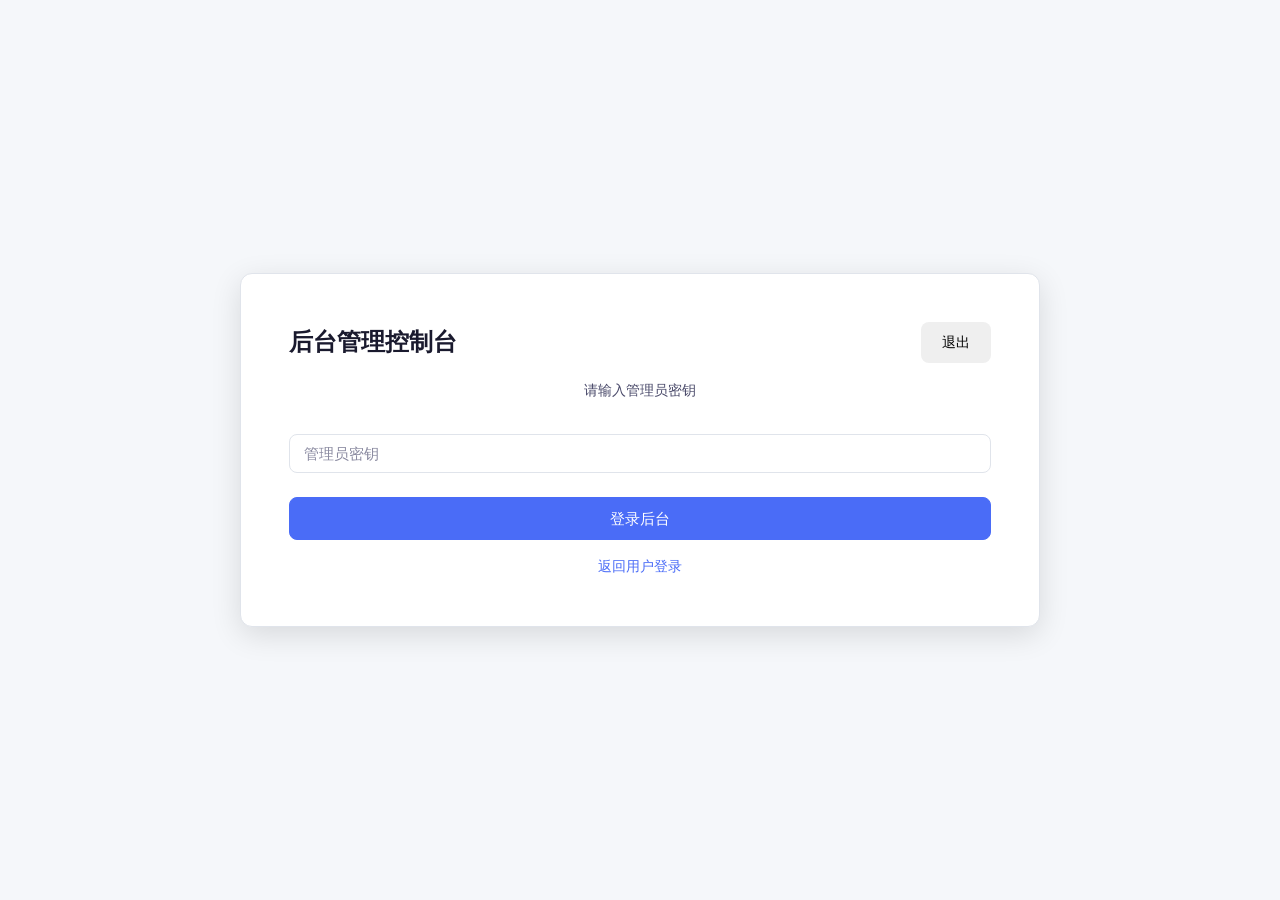
==== commit 6788c6ef: "v3.0: 纯前端认证系统 — 无需后端服务器，localStorage 驱动 - 删除官网页面、测试页面、开发页面 - 新增 linkauth-core.js 核心模块替代后端 API - 重写所有" ====
--- a/admin-console.html
+++ b/admin-console.html
@@ -1,1863 +1,301 @@
 <!DOCTYPE html>
 <html lang="zh-CN">
 <head>
-<meta charset="UTF-8">
-<meta name="viewport" content="width=device-width, initial-scale=1.0">
-<title>Arctic Compass LinkAuth - Admin Console</title>
-<style>
-:root {
-  --bg: #0a0a0a;
-  --bg2: #141414;
-  --bg3: #1e1e1e;
-  --border: #2a2a2a;
-  --text: #e0e0e0;
-  --text2: #999;
-  --accent: #6c8cff;
-  --green: #4caf84;
-  --red: #e0556a;
-  --yellow: #d4a853;
-  --font: 'SF Mono', 'Fira Code', 'Cascadia Code', 'Consolas', monospace;
-}
-* { margin:0; padding:0; box-sizing:border-box; }
-body {
-  background: var(--bg);
-  color: var(--text);
-  font-family: var(--font);
-  font-size: 13px;
-  line-height: 1.6;
-  min-height: 100vh;
-}
-header {
-  background: var(--bg2);
-  border-bottom: 1px solid var(--border);
-  padding: 12px 24px;
-  display: flex;
-  align-items: center;
-  justify-content: space-between;
-  position: sticky;
-  top: 0;
-  z-index: 100;
-}
-header h1 { font-size: 16px; font-weight: 600; color: var(--accent); }
-header .status { display:flex; gap:16px; align-items:center; }
-header .status .dot { width:8px; height:8px; border-radius:50%; }
-header .status .dot.online { background:var(--green); }
-header .status .dot.offline { background:var(--red); }
-header .status span { font-size:12px; color:var(--text2); }
-.server-input { display:flex; gap:8px; align-items:center; }
-.server-input input {
-  background: var(--bg3);
-  border: 1px solid var(--border);
-  color: var(--text);
-  padding: 6px 10px;
-  border-radius: 4px;
-  font-family: var(--font);
-  font-size: 12px;
-  width: 240px;
-}
-.server-input button {
-  background: var(--accent);
-  color: #fff;
-  border: none;
-  padding: 6px 14px;
-  border-radius: 4px;
-  cursor: pointer;
-  font-family: var(--font);
-  font-size: 12px;
-}
-nav {
-  background: var(--bg2);
-  border-bottom: 1px solid var(--border);
-  display: flex;
-  padding: 0 24px;
-  overflow-x: auto;
-}
-nav button {
-  background: none;
-  border: none;
-  color: var(--text2);
-  padding: 12px 16px;
-  cursor: pointer;
-  font-family: var(--font);
-  font-size: 12px;
-  white-space: nowrap;
-  border-bottom: 2px solid transparent;
-  transition: all 0.2s;
-}
-nav button:hover { color: var(--text); }
-nav button.active { color: var(--accent); border-bottom-color: var(--accent); }
-main { padding: 20px 24px; max-width: 1400px; margin: 0 auto; }
-.panel { display:none; }
-.panel.active { display:block; }
-.grid { display:grid; grid-template-columns: 1fr 1fr; gap:20px; }
-@media (max-width: 900px) { .grid { grid-template-columns: 1fr; } }
-.card {
-  background: var(--bg2);
-  border: 1px solid var(--border);
-  border-radius: 8px;
-  padding: 20px;
-}
-.card h3 {
-  font-size: 14px;
-  font-weight: 600;
-  margin-bottom: 16px;
-  color: var(--accent);
-  display: flex;
-  align-items: center;
-  gap: 8px;
-}
-.card h3 .badge {
-  font-size: 10px;
-  padding: 2px 8px;
-  border-radius: 10px;
-  background: var(--bg3);
-  color: var(--text2);
-}
-.form-group { margin-bottom: 12px; }
-.form-group label {
-  display: block;
-  font-size: 11px;
-  color: var(--text2);
-  margin-bottom: 4px;
-  text-transform: uppercase;
-  letter-spacing: 0.5px;
-}
-.form-group input, .form-group select, .form-group textarea {
-  width: 100%;
-  background: var(--bg3);
-  border: 1px solid var(--border);
-  color: var(--text);
-  padding: 8px 12px;
-  border-radius: 4px;
-  font-family: var(--font);
-  font-size: 12px;
-}
-.form-group textarea { min-height: 80px; resize: vertical; }
-.form-row { display:flex; gap:8px; }
-.form-row .form-group { flex:1; }
-.btn {
-  padding: 8px 20px;
-  border-radius: 4px;
-  cursor: pointer;
-  font-family: var(--font);
-  font-size: 12px;
-  border: none;
-  transition: all 0.2s;
-}
-.btn-primary { background: var(--accent); color: #fff; }
-.btn-primary:hover { opacity: 0.9; }
-.btn-danger { background: var(--red); color: #fff; }
-.btn-success { background: var(--green); color: #fff; }
-.btn-outline { background: transparent; border: 1px solid var(--border); color: var(--text); }
-.btn-outline:hover { border-color: var(--accent); color: var(--accent); }
-.btn-sm { padding: 4px 12px; font-size: 11px; }
-.output {
-  background: var(--bg);
-  border: 1px solid var(--border);
-  border-radius: 4px;
-  padding: 12px;
-  margin-top: 12px;
-  max-height: 300px;
-  overflow-y: auto;
-  font-size: 11px;
-  white-space: pre-wrap;
-  word-break: break-all;
-}
-.output.success { border-color: var(--green); }
-.output.error { border-color: var(--red); }
-.output.empty { color: var(--text2); font-style: italic; }
-.state-badge {
-  display: inline-block;
-  padding: 2px 8px;
-  border-radius: 4px;
-  font-size: 10px;
-  margin-left: 4px;
-}
-.state-badge.set { background: rgba(76,175,132,0.2); color: var(--green); }
-.state-badge.unset { background: rgba(224,85,106,0.2); color: var(--red); }
-.test-result {
-  display: flex;
-  align-items: center;
-  gap: 8px;
-  padding: 4px 0;
-  font-size: 11px;
-}
-.test-result .icon { width: 16px; text-align: center; }
-.stats { display:flex; gap:20px; margin-bottom: 20px; }
-.stat {
-  background: var(--bg2);
-  border: 1px solid var(--border);
-  border-radius: 8px;
-  padding: 16px 20px;
-  flex: 1;
-  text-align: center;
-}
-.stat .value { font-size: 28px; font-weight: 700; }
-.stat .label { font-size: 11px; color: var(--text2); margin-top: 4px; }
-.stat .value.pass { color: var(--green); }
-.stat .value.fail { color: var(--red); }
-.stat .value.skip { color: var(--yellow); }
-.full-width { grid-column: 1 / -1; }
-.progress-bar {
-  height: 4px;
-  background: var(--bg3);
-  border-radius: 2px;
-  margin-top: 8px;
-  overflow: hidden;
-}
-.progress-bar .fill {
-  height: 100%;
-  background: var(--accent);
-  transition: width 0.3s;
-}
-</style>
+  <meta charset="UTF-8">
+  <meta name="viewport" content="width=device-width, initial-scale=1.0">
+  <title>后台管理 - Arctic Compass LinkAuth</title>
+  <link rel="stylesheet" href="css/style.css">
+  <script src="js/sm3.js"></script>
+  <script src="js/linkauth-core.js"></script>
 </head>
 <body>
-
-<header>
-  <h1>Arctic Compass LinkAuth</h1>
-  <div class="status">
-    <div class="server-input">
-      <input type="text" id="serverUrl" value="http://localhost:3000" placeholder="Server URL">
-      <button onclick="checkServer()">Connect</button>
-    </div>
-    <span id="serverStatus">Disconnected</span>
-    <div class="dot offline" id="statusDot"></div>
-  </div>
-</header>
-
-<nav>
-  <button class="active" data-panel="overview">Overview</button>
-  <button data-panel="user">User Auth</button>
-  <button data-panel="developer">Developer</button>
-  <button data-panel="oauth">OAuth Flow</button>
-  <button data-panel="admin">Admin</button>
-  <button data-panel="security">Security</button>
-  <button data-panel="all-tests">Run All Tests</button>
-</nav>
-
-<main>
-
-<!-- ====== OVERVIEW PANEL ====== -->
-<div class="panel active" id="panel-overview">
-  <div class="stats" id="overviewStats">
-    <div class="stat"><div class="value pass" id="statPass">-</div><div class="label">Passed</div></div>
-    <div class="stat"><div class="value fail" id="statFail">-</div><div class="label">Failed</div></div>
-    <div class="stat"><div class="value skip" id="statSkip">-</div><div class="label">Skipped</div></div>
-    <div class="stat"><div class="value" id="statRate" style="color:var(--accent)">-</div><div class="label">Pass Rate</div></div>
-  </div>
-  <div class="grid">
-    <div class="card full-width">
-      <h3>System Health</h3>
-      <div id="healthInfo" class="output empty">Click "Connect" to check server health...</div>
-    </div>
-    <div class="card">
-      <h3>Quick Test</h3>
-      <div class="form-group"><label>Test Scenario</label>
-        <select id="quickTestSelect">
-          <option value="register">User Registration</option>
-          <option value="login">User Login</option>
-          <option value="devRegister">Developer Registration</option>
-          <option value="devLogin">Developer Login</option>
-          <option value="oauthFlow">Full OAuth Flow</option>
-          <option value="captcha">CAPTCHA Test</option>
-          <option value="mfa">MFA Setup</option>
-          <option value="tempAccount">Temporary Account</option>
-        </select>
+  <div class="auth-page">
+    <div class="auth-container" style="max-width:800px;">
+      <div style="display:flex;justify-content:space-between;align-items:center;margin-bottom:16px;">
+        <h1 style="margin:0;">后台管理控制台</h1>
+        <button id="logoutBtn" class="btn btn-outline" style="font-size:0.85rem;">退出</button>
       </div>
-      <button class="btn btn-primary" onclick="runQuickTest()">Run Quick Test</button>
-      <div id="quickTestResult" class="output empty">Select a test and click "Run Quick Test"...</div>
-    </div>
-    <div class="card">
-      <h3>Session State</h3>
-      <div id="sessionState" class="output empty">No active session...</div>
+
+      <!-- 登录面板 -->
+      <div id="loginPanel">
+        <p class="subtitle">请输入管理员密钥</p>
+        <form id="adminLoginForm" novalidate>
+          <div class="form-group">
+            <input type="password" id="adminKey" class="form-input" placeholder="管理员密钥" required>
+          </div>
+          <div class="form-group hidden" id="loginError">
+            <div class="form-error" id="loginErrorMessage"></div>
+          </div>
+          <button type="submit" class="btn btn-primary btn-block">登录后台</button>
+        </form>
+        <p class="text-center mt-md" style="font-size:0.85rem;">
+          <a href="login.html">返回用户登录</a>
+        </p>
+      </div>
+
+      <!-- 管理面板 -->
+      <div id="adminPanel" class="hidden">
+        <!-- 标签导航 -->
+        <div style="display:flex;gap:0;border-bottom:2px solid var(--border-color);margin-bottom:20px;">
+          <button class="tab-btn active" data-tab="users" style="flex:1;padding:10px;border:none;background:none;cursor:pointer;font-size:0.9rem;border-bottom:2px solid transparent;margin-bottom:-2px;">用户管理</button>
+          <button class="tab-btn" data-tab="apps" style="flex:1;padding:10px;border:none;background:none;cursor:pointer;font-size:0.9rem;border-bottom:2px solid transparent;margin-bottom:-2px;">应用管理</button>
+          <button class="tab-btn" data-tab="broadcast" style="flex:1;padding:10px;border:none;background:none;cursor:pointer;font-size:0.9rem;border-bottom:2px solid transparent;margin-bottom:-2px;">广播通知</button>
+        </div>
+
+        <!-- 用户管理 -->
+        <div id="usersTab" class="tab-content">
+          <div style="display:flex;justify-content:space-between;align-items:center;margin-bottom:12px;">
+            <h3 style="margin:0;">用户列表</h3>
+            <span id="userCount" style="font-size:0.85rem;color:var(--text-secondary);"></span>
+          </div>
+          <div id="userTable" style="overflow-x:auto;">
+            <table style="width:100%;border-collapse:collapse;font-size:0.85rem;">
+              <thead>
+                <tr style="border-bottom:2px solid var(--border-color);text-align:left;">
+                  <th style="padding:8px;">账号ID</th>
+                  <th style="padding:8px;">角色</th>
+                  <th style="padding:8px;">状态</th>
+                  <th style="padding:8px;">类型</th>
+                  <th style="padding:8px;">注册时间</th>
+                  <th style="padding:8px;">操作</th>
+                </tr>
+              </thead>
+              <tbody id="userTableBody"></tbody>
+            </table>
+          </div>
+        </div>
+
+        <!-- 应用管理 -->
+        <div id="appsTab" class="tab-content hidden">
+          <h3>OAuth 应用列表</h3>
+          <button id="addAppBtn" class="btn btn-primary" style="margin-bottom:12px;font-size:0.85rem;">+ 注册新应用</button>
+          <div id="appTable" style="overflow-x:auto;">
+            <table style="width:100%;border-collapse:collapse;font-size:0.85rem;">
+              <thead>
+                <tr style="border-bottom:2px solid var(--border-color);text-align:left;">
+                  <th style="padding:8px;">Client ID</th>
+                  <th style="padding:8px;">应用名称</th>
+                  <th style="padding:8px;">类型</th>
+                  <th style="padding:8px;">回调地址</th>
+                  <th style="padding:8px;">操作</th>
+                </tr>
+              </thead>
+              <tbody id="appTableBody"></tbody>
+            </table>
+          </div>
+
+          <!-- 添加应用表单 -->
+          <div id="addAppForm" class="hidden" style="margin-top:16px;padding:16px;background:var(--bg-tertiary);border-radius:var(--border-radius);">
+            <h4>注册新应用</h4>
+            <div class="form-group">
+              <label class="form-label">应用名称</label>
+              <input type="text" id="newAppName" class="form-input" placeholder="我的应用">
+            </div>
+            <div class="form-group">
+              <label class="form-label">Client ID（可选，留空自动生成）</label>
+              <input type="text" id="newAppClientId" class="form-input" placeholder="my_app_v1">
+            </div>
+            <div class="form-group">
+              <label class="form-label">应用描述</label>
+              <input type="text" id="newAppDesc" class="form-input" placeholder="应用描述">
+            </div>
+            <div class="form-group">
+              <label class="form-label">回调地址（每行一个）</label>
+              <textarea id="newAppRedirectUris" class="form-input" rows="3" placeholder="https://example.com/callback"></textarea>
+            </div>
+            <div style="display:flex;gap:8px;">
+              <button id="saveAppBtn" class="btn btn-primary">保存</button>
+              <button id="cancelAppBtn" class="btn btn-outline">取消</button>
+            </div>
+            <span id="appMsg" style="margin-left:12px;font-size:0.85rem;"></span>
+          </div>
+        </div>
+
+        <!-- 广播通知 -->
+        <div id="broadcastTab" class="tab-content hidden">
+          <h3>发送广播通知</h3>
+          <form id="broadcastForm" novalidate>
+            <div class="form-group">
+              <label class="form-label">通知标题</label>
+              <input type="text" id="broadcastTitle" class="form-input" placeholder="系统维护通知" required>
+            </div>
+            <div class="form-group">
+              <label class="form-label">通知内容</label>
+              <textarea id="broadcastBody" class="form-input" rows="4" placeholder="通知内容..." required></textarea>
+            </div>
+            <div class="form-group">
+              <label class="form-label">通知类型</label>
+              <select id="broadcastType" class="form-input">
+                <option value="info">信息</option>
+                <option value="warning">警告</option>
+                <option value="danger">重要</option>
+              </select>
+            </div>
+            <button type="submit" class="btn btn-primary">发送给所有用户</button>
+            <span id="broadcastMsg" style="margin-left:12px;font-size:0.85rem;"></span>
+          </form>
+        </div>
+      </div>
     </div>
   </div>
-</div>
-
-<!-- ====== USER AUTH PANEL ====== -->
-<div class="panel" id="panel-user">
-  <div class="grid">
-    <div class="card">
-      <h3>User Registration</h3>
-      <div class="form-group"><label>Username</label><input type="text" id="regUsername" placeholder="TestUser123"></div>
-      <div class="form-group"><label>Password</label><input type="password" id="regPassword" placeholder="Min 8 chars, upper+lower+digit"></div>
-      <div class="form-group"><label>Account Suffix</label>
-        <select id="regSuffix">
-          <option value="@ArcticCompass_id">@ArcticCompass_id (General)</option>
-          <option value="@ArcticCompass_user">@ArcticCompass_user (Personal)</option>
-          <option value="@ArcticCompass_ai">@ArcticCompass_ai (AI)</option>
-          <option value="@ArcticCompass_ent">@ArcticCompass_ent (Enterprise)</option>
-          <option value="@ArcticCompass_dev">@ArcticCompass_dev (Developer)</option>
-          <option value="@ArcticCompass_org">@ArcticCompass_org (Organization)</option>
-        </select>
-      </div>
-      <div class="form-group"><label>Security Question 1</label><input type="text" id="regQ1" value="What is your favorite color?" placeholder="Question"></div>
-      <div class="form-group"><label>Answer 1</label><input type="text" id="regA1" value="blue" placeholder="Answer"></div>
-      <div class="form-group"><label>Security Question 2</label><input type="text" id="regQ2" value="What city were you born in?" placeholder="Question"></div>
-      <div class="form-group"><label>Answer 2</label><input type="text" id="regA2" value="Beijing" placeholder="Answer"></div>
-      <button class="btn btn-primary" onclick="testRegister()">Register</button>
-      <div id="regResult" class="output empty"></div>
-    </div>
-    <div class="card">
-      <h3>User Login</h3>
-      <div class="form-group"><label>Login Account</label><input type="text" id="loginAccount" placeholder="xxx@ArcticCompass_id"></div>
-      <div class="form-group"><label>Password</label><input type="password" id="loginPassword" placeholder="Password"></div>
-      <button class="btn btn-primary" onclick="testLogin()">Login</button>
-      <div id="loginResult" class="output empty"></div>
-    </div>
-    <div class="card">
-      <h3>User Center (Manager Key)</h3>
-      <div class="form-group"><label>Link ID</label><input type="text" id="ucLinkId" placeholder="Auto-filled after registration"></div>
-      <div class="form-group"><label>Manager Key</label><input type="text" id="ucManagerKey" placeholder="Auto-filled after registration"></div>
-      <div style="display:flex;gap:8px;flex-wrap:wrap;">
-        <button class="btn btn-outline btn-sm" onclick="testVerifyKey()">Verify Key</button>
-        <button class="btn btn-outline btn-sm" onclick="testGetProfile()">Get Profile</button>
-        <button class="btn btn-outline btn-sm" onclick="testUpdateProfile()">Update Profile</button>
-        <button class="btn btn-outline btn-sm" onclick="testGetApps()">Authorized Apps</button>
-        <button class="btn btn-outline btn-sm" onclick="testGetDevices()">My Devices</button>
-      </div>
-      <div id="ucResult" class="output empty"></div>
-    </div>
-    <div class="card">
-      <h3>Password Reset</h3>
-      <div class="form-group"><label>Login Account</label><input type="text" id="prAccount" placeholder="Your login account"></div>
-      <div class="form-group"><label>New Password</label><input type="password" id="prNewPassword" placeholder="New password"></div>
-      <button class="btn btn-outline btn-sm" onclick="testGetQuestions()">Get Questions</button>
-      <button class="btn btn-primary btn-sm" onclick="testResetPassword()">Reset Password</button>
-      <div id="prResult" class="output empty"></div>
-    </div>
-    <div class="card">
-      <h3>Manager Key Recovery</h3>
-      <div class="form-group"><label>Username</label><input type="text" id="mkrUsername" placeholder="Auto-filled"></div>
-      <div class="form-group"><label>Link ID</label><input type="text" id="mkrLinkId" placeholder="Auto-filled"></div>
-      <div class="form-group"><label>Password</label><input type="password" id="mkrPassword" placeholder="Current password"></div>
-      <button class="btn btn-primary btn-sm" onclick="testRecoverKey()">Recover Key (4-Factor)</button>
-      <div id="mkrResult" class="output empty"></div>
-    </div>
-    <div class="card">
-      <h3>MFA Setup</h3>
-      <div class="form-group"><label>Session Token</label><input type="text" id="mfaSession" placeholder="Auto-filled"></div>
-      <div class="form-group"><label>TOTP Code</label><input type="text" id="mfaToken" placeholder="6-digit code"></div>
-      <div style="display:flex;gap:8px;flex-wrap:wrap;">
-        <button class="btn btn-outline btn-sm" onclick="testSetupTOTP()">Setup TOTP</button>
-        <button class="btn btn-outline btn-sm" onclick="testVerifyTOTP()">Verify TOTP</button>
-        <button class="btn btn-outline btn-sm" onclick="testEnableMFA()">Enable MFA</button>
-        <button class="btn btn-outline btn-sm" onclick="testMFAStatus()">MFA Status</button>
-        <button class="btn btn-outline btn-sm" onclick="testDisableMFA()">Disable MFA</button>
-      </div>
-      <div id="mfaResult" class="output empty"></div>
-    </div>
-    <div class="card">
-      <h3>Temporary Account</h3>
-      <button class="btn btn-primary btn-sm" onclick="testCreateTemp()">Create Temp Account</button>
-      <button class="btn btn-outline btn-sm" onclick="testLoginTemp()">Login Temp</button>
-      <button class="btn btn-outline btn-sm" onclick="testExtendTemp()">Extend</button>
-      <button class="btn btn-outline btn-sm" onclick="testTempStatus()">Status</button>
-      <div id="tempResult" class="output empty"></div>
-    </div>
-  </div>
-</div>
-
-<!-- ====== DEVELOPER PANEL ====== -->
-<div class="panel" id="panel-developer">
-  <div class="grid">
-    <div class="card">
-      <h3>Developer Registration</h3>
-      <div class="form-group"><label>Password</label><input type="password" id="devRegPassword" placeholder="Min 8 chars, upper+lower+digit"></div>
-      <div class="form-group"><label>Account Suffix (optional)</label><input type="text" id="devRegSuffix" placeholder="e.g. MyCompany"></div>
-      <button class="btn btn-primary" onclick="testDevRegister()">Register Developer</button>
-      <div id="devRegResult" class="output empty"></div>
-    </div>
-    <div class="card">
-      <h3>Developer Login</h3>
-      <div class="form-group"><label>Dev Account</label><input type="text" id="devLoginAccount" placeholder="dev_xxx@ArcticCompass_dev"></div>
-      <div class="form-group"><label>Password</label><input type="password" id="devLoginPassword" placeholder="Password"></div>
-      <button class="btn btn-primary" onclick="testDevLogin()">Login</button>
-      <div id="devLoginResult" class="output empty"></div>
-    </div>
-    <div class="card">
-      <h3>Developer Profile</h3>
-      <div style="display:flex;gap:8px;flex-wrap:wrap;">
-        <button class="btn btn-outline btn-sm" onclick="testDevProfile()">Get Profile</button>
-        <button class="btn btn-outline btn-sm" onclick="testDevResetKey()">Reset Dev Key</button>
-        <button class="btn btn-danger btn-sm" onclick="testDevRecoverKey()">Recover Key</button>
-      </div>
-      <div id="devProfileResult" class="output empty"></div>
-    </div>
-    <div class="card">
-      <h3>OAuth App Management</h3>
-      <div class="form-group"><label>App Name</label><input type="text" id="appName" placeholder="My App"></div>
-      <div class="form-group"><label>App Type</label>
-        <select id="appType"><option value="0">Web</option><option value="1">Mini Program</option><option value="2">Mobile App</option><option value="3">Server</option></select>
-      </div>
-      <div class="form-group"><label>Redirect URIs (JSON array)</label><input type="text" id="appRedirects" value='["https://example.com/oauth/callback"]'></div>
-      <div class="form-group"><label>Verify Content</label><input type="text" id="appVerify" value="Test app for admin console"></div>
-      <div style="display:flex;gap:8px;flex-wrap:wrap;">
-        <button class="btn btn-primary btn-sm" onclick="testCreateApp()">Create App</button>
-        <button class="btn btn-outline btn-sm" onclick="testListApps()">List Apps</button>
-        <button class="btn btn-outline btn-sm" onclick="testGetAppInfo()">App Info</button>
-        <button class="btn btn-outline btn-sm" onclick="testUpdateApp()">Update App</button>
-        <button class="btn btn-danger btn-sm" onclick="testResetAppSecret()">Reset Secret</button>
-      </div>
-      <div id="appResult" class="output empty"></div>
-    </div>
-    <div class="card">
-      <h3>Webhook Management</h3>
-      <div class="form-group"><label>Client ID</label><input type="text" id="webhookClientId" placeholder="Auto-filled"></div>
-      <div class="form-group"><label>Endpoint URL</label><input type="text" id="webhookUrl" value="https://example.com/webhook/test"></div>
-      <div class="form-group"><label>Event Types (JSON array)</label><input type="text" id="webhookEvents" value='["oauth.token.issued","oauth.token.revoked"]'></div>
-      <div style="display:flex;gap:8px;">
-        <button class="btn btn-primary btn-sm" onclick="testCreateWebhook()">Create Webhook</button>
-        <button class="btn btn-outline btn-sm" onclick="testListWebhooks()">List Webhooks</button>
-        <button class="btn btn-outline btn-sm" onclick="testTestWebhook()">Test Webhook</button>
-      </div>
-      <div id="webhookResult" class="output empty"></div>
-    </div>
-    <div class="card">
-      <h3>Push Notifications</h3>
-      <div class="form-group"><label>Target Link ID</label><input type="text" id="notifyLinkId" placeholder="User link_id"></div>
-      <div class="form-group"><label>Title</label><input type="text" id="notifyTitle" value="Test Notification"></div>
-      <div class="form-group"><label>Content</label><textarea id="notifyContent">This is a test notification from the admin console.</textarea></div>
-      <div class="form-group"><label>Type</label>
-        <select id="notifyType"><option value="system">System</option><option value="announcement">Announcement</option><option value="alert">Alert</option><option value="reminder">Reminder</option></select>
-      </div>
-      <div style="display:flex;gap:8px;">
-        <button class="btn btn-primary btn-sm" onclick="testSendNotify()">Send Notification</button>
-        <button class="btn btn-outline btn-sm" onclick="testListNotifications()">List Notifications</button>
-      </div>
-      <div id="notifyResult" class="output empty"></div>
-    </div>
-  </div>
-</div>
-
-<!-- ====== OAUTH FLOW PANEL ====== -->
-<div class="panel" id="panel-oauth">
-  <div class="grid">
-    <div class="card">
-      <h3>Full OAuth 2.0 Authorization Code Flow</h3>
-      <div class="form-group"><label>Client ID</label><input type="text" id="oauthClientId" placeholder="Auto-filled from app creation"></div>
-      <div class="form-group"><label>App Secret</label><input type="text" id="oauthAppSecret" placeholder="Auto-filled from app creation"></div>
-      <div class="form-group"><label>Redirect URI</label><input type="text" id="oauthRedirectUri" value="https://example.com/oauth/callback"></div>
-      <div class="form-group"><label>State</label><input type="text" id="oauthState" value="test_state_123"></div>
-      <div style="display:flex;gap:8px;flex-wrap:wrap;">
-        <button class="btn btn-primary btn-sm" onclick="testOAuthStep1()">Step 1: Authorize</button>
-        <button class="btn btn-primary btn-sm" onclick="testOAuthStep2()">Step 2: Token Exchange</button>
-        <button class="btn btn-outline btn-sm" onclick="testOAuthStep3()">Step 3: Refresh Token</button>
-        <button class="btn btn-outline btn-sm" onclick="testOAuthStep4()">Step 4: Get UserInfo</button>
-        <button class="btn btn-outline btn-sm" onclick="testOAuthStep5()">Step 5: Introspect</button>
-        <button class="btn btn-outline btn-sm" onclick="testOAuthStep6()">Step 6: SDK Token</button>
-      </div>
-      <div id="oauthResult" class="output empty"></div>
-    </div>
-    <div class="card">
-      <h3>OAuth Business Login</h3>
-      <div class="form-group"><label>Login Name/Account</label><input type="text" id="bizLoginName" placeholder="Your login account"></div>
-      <div class="form-group"><label>Password</label><input type="password" id="bizLoginPassword" placeholder="Password"></div>
-      <div class="form-group"><label>Client ID</label><input type="text" id="bizClientId" placeholder="OAuth app client_id"></div>
-      <div class="form-group"><label>Redirect URI</label><input type="text" id="bizRedirectUri" value="https://example.com/oauth/callback"></div>
-      <button class="btn btn-primary" onclick="testBizLogin()">Business Login</button>
-      <div id="bizLoginResult" class="output empty"></div>
-    </div>
-    <div class="card full-width">
-      <h3>Token Lifecycle</h3>
-      <div style="display:flex;gap:8px;flex-wrap:wrap;">
-        <button class="btn btn-outline btn-sm" onclick="testRevokeApp()">Revoke App Tokens</button>
-        <button class="btn btn-danger btn-sm" onclick="testRevokeToken()">Revoke Single Token</button>
-      </div>
-      <div id="tokenLifeResult" class="output empty"></div>
-    </div>
-  </div>
-</div>
-
-<!-- ====== ADMIN PANEL ====== -->
-<div class="panel" id="panel-admin">
-  <div class="grid">
-    <div class="card">
-      <h3>Config Center</h3>
-      <div style="display:flex;gap:8px;flex-wrap:wrap;">
-        <button class="btn btn-outline btn-sm" onclick="testConfigGet()">Get Full Config</button>
-        <button class="btn btn-outline btn-sm" onclick="testConfigGetKey()">Get Config Key</button>
-        <button class="btn btn-outline btn-sm" onclick="testConfigHistory()">Config History</button>
-        <button class="btn btn-outline btn-sm" onclick="testConfigExport()">Export Config</button>
-      </div>
-      <div class="form-group" style="margin-top:12px;"><label>Config Key</label><input type="text" id="configKey" value="security" placeholder="Config key"></div>
-      <div class="form-group"><label>Config Value (JSON)</label><input type="text" id="configValue" value='{"test":true}' placeholder="JSON value"></div>
-      <div style="display:flex;gap:8px;">
-        <button class="btn btn-primary btn-sm" onclick="testConfigUpdate()">Update Config</button>
-        <button class="btn btn-outline btn-sm" onclick="testConfigSync()">Force Sync</button>
-      </div>
-      <div id="configResult" class="output empty"></div>
-    </div>
-    <div class="card">
-      <h3>RBAC Test</h3>
-      <div class="form-group"><label>Role</label>
-        <select id="rbacRole">
-          <option value="super_admin">Super Admin</option>
-          <option value="admin">Admin</option>
-          <option value="operator">Operator</option>
-          <option value="auditor">Auditor</option>
-          <option value="developer">Developer</option>
-          <option value="user">User</option>
-        </select>
-      </div>
-      <div class="form-group"><label>Permission</label>
-        <select id="rbacPermission">
-          <option value="users.read">users.read</option>
-          <option value="users.write">users.write</option>
-          <option value="config.read">config.read</option>
-          <option value="config.write">config.write</option>
-          <option value="audit.read">audit.read</option>
-          <option value="keys.manage">keys.manage</option>
-          <option value="system.admin">system.admin</option>
-          <option value="device.read">device.read</option>
-          <option value="device.write">device.write</option>
-          <option value="mfa.manage">mfa.manage</option>
-          <option value="oauth.manage">oauth.manage</option>
-          <option value="rateLimit.manage">rateLimit.manage</option>
-          <option value="policy.read">policy.read</option>
-          <option value="policy.write">policy.write</option>
-          <option value="logs.read">logs.read</option>
-          <option value="logs.write">logs.write</option>
-        </select>
-      </div>
-      <button class="btn btn-primary btn-sm" onclick="testRBACCheck()">Check Permission</button>
-      <div id="rbacResult" class="output empty"></div>
-    </div>
-    <div class="card">
-      <h3>Public Key &amp; RSA</h3>
-      <button class="btn btn-outline btn-sm" onclick="testPublicKey()">Get Public Key</button>
-      <div id="pubkeyResult" class="output empty"></div>
-    </div>
-    <div class="card">
-      <h3>Commercial Overview</h3>
-      <div style="display:flex;gap:8px;flex-wrap:wrap;">
-        <button class="btn btn-outline btn-sm" onclick="testCommercialOverview()">Overview (Public)</button>
-        <button class="btn btn-outline btn-sm" onclick="testCommercialOverviewAuth()">Overview (Auth)</button>
-        <button class="btn btn-outline btn-sm" onclick="testCommercialApps()">Developer Apps</button>
-        <button class="btn btn-outline btn-sm" onclick="testCommercialPolicies()">Platform Policies</button>
-        <button class="btn btn-outline btn-sm" onclick="testCommercialStats()">Developer Stats</button>
-      </div>
-      <div id="commercialResult" class="output empty"></div>
-    </div>
-    <div class="card full-width">
-      <h3>Third-Party API</h3>
-      <div style="display:flex;gap:8px;flex-wrap:wrap;">
-        <button class="btn btn-outline btn-sm" onclick="testThirdPartyNoKey()">No API Key (Should Fail)</button>
-        <button class="btn btn-outline btn-sm" onclick="testThirdPartyInvalidKey()">Invalid API Key (Should Fail)</button>
-        <button class="btn btn-outline btn-sm" onclick="testThirdPartyOrderVerify()">Order Verify (No Sig)</button>
-        <button class="btn btn-outline btn-sm" onclick="testThirdPartyPayment()">Payment Callback (No Sig)</button>
-      </div>
-      <div id="thirdPartyResult" class="output empty"></div>
-    </div>
-  </div>
-</div>
-
-<!-- ====== SECURITY PANEL ====== -->
-<div class="panel" id="panel-security">
-  <div class="grid">
-    <div class="card">
-      <h3>CSRF Protection</h3>
-      <button class="btn btn-outline btn-sm" onclick="testCSRF()">Test CSRF (Cross-Origin POST)</button>
-      <div id="csrfResult" class="output empty"></div>
-    </div>
-    <div class="card">
-      <h3>Rate Limiting</h3>
-      <button class="btn btn-outline btn-sm" onclick="testRateLimit()">Test Rate Limiting (5 Rapid Requests)</button>
-      <div id="rateLimitResult" class="output empty"></div>
-    </div>
-    <div class="card">
-      <h3>Privacy Filter</h3>
-      <button class="btn btn-outline btn-sm" onclick="testPrivacyFilter()">Test Privacy Filter (Email Field)</button>
-      <div id="privacyResult" class="output empty"></div>
-    </div>
-    <div class="card">
-      <h3>Invalid Tokens</h3>
-      <div style="display:flex;gap:8px;flex-wrap:wrap;">
-        <button class="btn btn-outline btn-sm" onclick="testInvalidSession()">Invalid Session Token</button>
-        <button class="btn btn-outline btn-sm" onclick="testInvalidDevKey()">Invalid Dev Key</button>
-        <button class="btn btn-outline btn-sm" onclick="testMissingAuth()">Missing Auth Header</button>
-        <button class="btn btn-outline btn-sm" onclick="testInvalidBody()">Invalid Request Body</button>
-      </div>
-      <div id="invalidTokenResult" class="output empty"></div>
-    </div>
-    <div class="card">
-      <h3>User Enumeration Protection</h3>
-      <button class="btn btn-outline btn-sm" onclick="testUserEnumeration()">Test User Enumeration (Should Return 401)</button>
-      <div id="userEnumResult" class="output empty"></div>
-    </div>
-    <div class="card">
-      <h3>Password Strength</h3>
-      <div style="display:flex;gap:8px;flex-wrap:wrap;">
-        <button class="btn btn-outline btn-sm" onclick="testWeakPassword()">Test Weak Password</button>
-        <button class="btn btn-outline btn-sm" onclick="testShortPassword()">Test Short Password</button>
-        <button class="btn btn-outline btn-sm" onclick="testNoUpperPassword()">Test No Uppercase</button>
-        <button class="btn btn-outline btn-sm" onclick="testNoDigitPassword()">Test No Digit</button>
-      </div>
-      <div id="passwordResult" class="output empty"></div>
-    </div>
-  </div>
-</div>
-
-<!-- ====== ALL TESTS PANEL ====== -->
-<div class="panel" id="panel-all-tests">
-  <div class="stats" id="allTestStats">
-    <div class="stat"><div class="value pass" id="allPass">0</div><div class="label">Passed</div></div>
-    <div class="stat"><div class="value fail" id="allFail">0</div><div class="label">Failed</div></div>
-    <div class="stat"><div class="value skip" id="allSkip">0</div><div class="label">Skipped</div></div>
-    <div class="stat"><div class="value" id="allRate" style="color:var(--accent)">0%</div><div class="label">Pass Rate</div></div>
-  </div>
-  <div class="card full-width">
-    <h3>Comprehensive Test Suite <span class="badge" id="testProgress">0/0</span></h3>
-    <div class="progress-bar"><div class="fill" id="testProgressBar" style="width:0%"></div></div>
-    <button class="btn btn-primary" onclick="runAllTests()" style="margin-top:16px;">Run All Tests</button>
-    <button class="btn btn-outline" onclick="clearResults()" style="margin-top:16px;margin-left:8px;">Clear Results</button>
-    <div id="allTestResults" class="output empty" style="max-height:600px;margin-top:16px;">
-      Click "Run All Tests" to execute the comprehensive test suite...
-    </div>
-  </div>
-</div>
-
-</main>
-
-<script>
-// =========================================================================
-// Global State
-// =========================================================================
-let SERVER = 'http://localhost:3000';
-const STATE = {
-  username: '', loginAccount: '', linkId: '', managerKey: '', password: '',
-  userCenterSession: '', sessionToken: '',
-  devAccount: '', devPassword: '', devKey: '', developerId: '',
-  clientId: '', appSecret: '', redirectUri: 'https://example.com/oauth/callback',
-  webhookId: '', webhookSecret: '',
-  oauthCode: '', accessToken: '', refreshToken: '',
-  totpSecret: '', backupCodes: null,
-  deviceId: '',
-  tempId: '', tempLoginAccount: '', tempPassword: '', tempSession: '',
-  securityAnswers: [
-    { question: 'What is your favorite color?', answer: 'blue' },
-    { question: 'What city were you born in?', answer: 'Beijing' },
-  ],
-};
-const testResults = { passed: 0, failed: 0, skipped: 0, total: 0, items: [] };
-
-// =========================================================================
-// Navigation
-// =========================================================================
-document.querySelectorAll('nav button').forEach(btn => {
-  btn.addEventListener('click', () => {
-    document.querySelectorAll('nav button').forEach(b => b.classList.remove('active'));
-    btn.classList.add('active');
-    document.querySelectorAll('.panel').forEach(p => p.classList.remove('active'));
-    document.getElementById('panel-' + btn.dataset.panel).classList.add('active');
-  });
-});
-
-// =========================================================================
-// Server Connection
-// =========================================================================
-async function checkServer() {
-  SERVER = document.getElementById('serverUrl').value.trim();
-  const statusDot = document.getElementById('statusDot');
-  const statusText = document.getElementById('serverStatus');
-  const healthInfo = document.getElementById('healthInfo');
-
-  try {
-    const res = await fetch(SERVER + '/health');
-    const data = await res.json();
-    statusDot.className = 'dot online';
-    statusText.textContent = 'Connected';
-    healthInfo.className = 'output success';
-    healthInfo.textContent = JSON.stringify(data, null, 2);
-    sessionState();
-  } catch (e) {
-    statusDot.className = 'dot offline';
-    statusText.textContent = 'Disconnected';
-    healthInfo.className = 'output error';
-    healthInfo.textContent = 'Cannot connect to server: ' + e.message;
-  }
-}
-
-// =========================================================================
-// HTTP Helpers
-// =========================================================================
-async function api(method, path, body, headers) {
-  const opts = { method, headers: { 'Content-Type': 'application/json', 'Accept': 'application/json', ...headers } };
-  if (body) opts.body = JSON.stringify(body);
-  const res = await fetch(SERVER + path, opts);
-  const text = await res.text();
-  let json;
-  try { json = JSON.parse(text); } catch (e) { json = { _raw: text }; }
-  return { status: res.status, body: json, headers: Object.fromEntries(res.headers.entries()) };
-}
-
-function showResult(id, data, isError) {
-  const el = document.getElementById(id);
-  el.className = 'output ' + (isError ? 'error' : 'success');
-  el.textContent = typeof data === 'string' ? data : JSON.stringify(data, null, 2);
-}
-
-function showError(id, data) { showResult(id, data, true); }
-
-function sessionState() {
-  const el = document.getElementById('sessionState');
-  const parts = [];
-  if (STATE.linkId) parts.push('link_id: ' + STATE.linkId);
-  if (STATE.loginAccount) parts.push('login_account: ' + STATE.loginAccount);
-  if (STATE.sessionToken) parts.push('session_token: ' + STATE.sessionToken.slice(0,16) + '...');
-  if (STATE.userCenterSession) parts.push('user_center_session: ' + STATE.userCenterSession.slice(0,16) + '...');
-  if (STATE.devAccount) parts.push('dev_account: ' + STATE.devAccount);
-  if (STATE.devKey) parts.push('dev_key: ' + STATE.devKey.slice(0,16) + '...');
-  if (STATE.clientId) parts.push('client_id: ' + STATE.clientId);
-  if (STATE.accessToken) parts.push('access_token: ' + STATE.accessToken.slice(0,16) + '...');
-  if (parts.length === 0) { el.className = 'output empty'; el.textContent = 'No active session...'; }
-  else { el.className = 'output success'; el.textContent = parts.join('\n'); }
-}
-
-function addTestResult(name, status, detail) {
-  testResults.total++;
-  if (status === 'PASS') testResults.passed++;
-  else if (status === 'FAIL') testResults.failed++;
-  else testResults.skipped++;
-  testResults.items.push({ name, status, detail });
-  updateStats();
-}
-
-function updateStats() {
-  document.getElementById('statPass').textContent = testResults.passed;
-  document.getElementById('statFail').textContent = testResults.failed;
-  document.getElementById('statSkip').textContent = testResults.skipped;
-  const rate = testResults.total > 0 ? Math.round((testResults.passed / testResults.total) * 100) : 0;
-  document.getElementById('statRate').textContent = rate + '%';
-  document.getElementById('allPass').textContent = testResults.passed;
-  document.getElementById('allFail').textContent = testResults.failed;
-  document.getElementById('allSkip').textContent = testResults.skipped;
-  document.getElementById('allRate').textContent = rate + '%';
-  document.getElementById('testProgress').textContent = testResults.passed + '/' + testResults.total;
-  document.getElementById('testProgressBar').style.width = rate + '%';
-}
-
-function clearResults() {
-  testResults.passed = 0; testResults.failed = 0; testResults.skipped = 0; testResults.total = 0;
-  testResults.items = [];
-  document.getElementById('allTestResults').className = 'output empty';
-  document.getElementById('allTestResults').textContent = 'Click "Run All Tests" to execute...';
-  updateStats();
-}
-
-// =========================================================================
-// User Auth Tests
-// =========================================================================
-async function testRegister() {
-  const username = document.getElementById('regUsername').value || 'TestUser_' + Math.random().toString(36).slice(2,6);
-  const password = document.getElementById('regPassword').value || generatePassword();
-  const suffix = document.getElementById('regSuffix').value;
-  const q1 = document.getElementById('regQ1').value || 'What is your favorite color?';
-  const a1 = document.getElementById('regA1').value || 'blue';
-  const q2 = document.getElementById('regQ2').value || 'What city were you born in?';
-  const a2 = document.getElementById('regA2').value || 'Beijing';
-
-  const body = { username, password, account_suffix: suffix, security_questions: [{ question: q1, answer: a1 }, { question: q2, answer: a2 }] };
-  try {
-    const res = await api('POST', '/api/register', body);
-    showResult('regResult', res.body);
-    if (res.body.link_id) {
-      STATE.username = username; STATE.linkId = res.body.link_id;
-      STATE.loginAccount = res.body.login_account; STATE.managerKey = res.body.manager_key;
-      STATE.password = password;
-      STATE.securityAnswers = [{ question: q1, answer: a1 }, { question: q2, answer: a2 }];
-      document.getElementById('loginAccount').value = STATE.loginAccount;
-      document.getElementById('loginPassword').value = STATE.password;
-      document.getElementById('ucLinkId').value = STATE.linkId;
-      document.getElementById('ucManagerKey').value = STATE.managerKey;
-      sessionState();
-      addTestResult('User Registration', 'PASS');
-    } else {
-      addTestResult('User Registration', 'FAIL', res.body.message || res.body.error);
-    }
-  } catch (e) { showError('regResult', e.message); addTestResult('User Registration', 'FAIL', e.message); }
-}
-
-async function testLogin() {
-  const loginAccount = document.getElementById('loginAccount').value;
-  const password = document.getElementById('loginPassword').value;
-  try {
-    const res = await api('POST', '/api/login-simple', { login_account: loginAccount, password });
-    showResult('loginResult', res.body);
-    if (res.body.session_token || res.body.token) {
-      STATE.sessionToken = res.body.token || res.body.session_token;
-      STATE.loginAccount = loginAccount; STATE.password = password;
-      sessionState();
-      addTestResult('User Login', 'PASS');
-    } else {
-      addTestResult('User Login', 'FAIL', res.body.message || res.body.error);
-    }
-  } catch (e) { showError('loginResult', e.message); addTestResult('User Login', 'FAIL', e.message); }
-}
-
-async function testVerifyKey() {
-  const linkId = document.getElementById('ucLinkId').value || STATE.linkId;
-  const managerKey = document.getElementById('ucManagerKey').value || STATE.managerKey;
-  try {
-    const keyHash = await sm3Hash(managerKey);
-    const res = await api('POST', '/api/user-center/verify-key', { link_id: linkId, manager_key_hash: keyHash });
-    showResult('ucResult', res.body);
-    if (res.body.session_token) {
-      STATE.userCenterSession = res.body.session_token;
-      sessionState();
-      addTestResult('Verify Manager Key', 'PASS');
-    } else { addTestResult('Verify Manager Key', 'FAIL', res.body.message); }
-  } catch (e) { showError('ucResult', e.message); addTestResult('Verify Manager Key', 'FAIL', e.message); }
-}
-
-async function testGetProfile() {
-  try {
-    const res = await api('GET', '/api/user-center/profile', null, { 'X-Session-Token': STATE.userCenterSession });
-    showResult('ucResult', res.body);
-    addTestResult('Get Profile', res.status === 200 ? 'PASS' : 'FAIL');
-  } catch (e) { showError('ucResult', e.message); addTestResult('Get Profile', 'FAIL', e.message); }
-}
-
-async function testUpdateProfile() {
-  try {
-    const newUsername = STATE.username + '_Updated';
-    const res = await api('POST', '/api/user-center/update-profile', { session_token: STATE.userCenterSession, username: newUsername });
-    showResult('ucResult', res.body);
-    if (res.status === 200 || res.body.code === 200) { STATE.username = newUsername; addTestResult('Update Profile', 'PASS'); }
-    else { addTestResult('Update Profile', 'FAIL', res.body.message); }
-  } catch (e) { showError('ucResult', e.message); addTestResult('Update Profile', 'FAIL', e.message); }
-}
-
-async function testGetApps() {
-  try {
-    const res = await api('GET', '/api/user-center/apps', null, { 'X-Session-Token': STATE.userCenterSession });
-    showResult('ucResult', res.body);
-    addTestResult('Authorized Apps', 'PASS');
-  } catch (e) { showError('ucResult', e.message); addTestResult('Authorized Apps', 'FAIL', e.message); }
-}
-
-async function testGetDevices() {
-  try {
-    const res = await api('GET', '/api/user-center/devices', null, { 'X-Session-Token': STATE.userCenterSession });
-    showResult('ucResult', res.body);
-    addTestResult('My Devices', 'PASS');
-  } catch (e) { showError('ucResult', e.message); addTestResult('My Devices', 'FAIL', e.message); }
-}
-
-async function testGetQuestions() {
-  try {
-    const account = document.getElementById('prAccount').value || STATE.loginAccount;
-    const res = await api('POST', '/api/password-reset/questions', { login_name: account });
-    showResult('prResult', res.body);
-    addTestResult('Get Security Questions', res.status === 200 ? 'PASS' : 'FAIL');
-  } catch (e) { showError('prResult', e.message); addTestResult('Get Security Questions', 'FAIL', e.message); }
-}
-
-async function testResetPassword() {
-  try {
-    const account = document.getElementById('prAccount').value || STATE.loginAccount;
-    const newPwd = document.getElementById('prNewPassword').value || generatePassword();
-    const answers = STATE.securityAnswers.map((q, i) => ({ sort: i + 1, answer: q.answer }));
-    const res = await api('POST', '/api/password-reset/verify', { login_name: account, answers, new_password: newPwd });
-    showResult('prResult', res.body);
-    if (res.status === 200 || res.body.code === 200) { STATE.password = newPwd; addTestResult('Password Reset', 'PASS'); }
-    else { addTestResult('Password Reset', 'FAIL', res.body.message); }
-  } catch (e) { showError('prResult', e.message); addTestResult('Password Reset', 'FAIL', e.message); }
-}
-
-async function testRecoverKey() {
-  try {
-    const username = document.getElementById('mkrUsername').value || STATE.username;
-    const linkId = document.getElementById('mkrLinkId').value || STATE.linkId;
-    const password = document.getElementById('mkrPassword').value || STATE.password;
-    const answers = STATE.securityAnswers.map((q, i) => ({ sort: i + 1, answer: q.answer }));
-    const res = await api('POST', '/api/manager-key/recover', { username, link_id: linkId, password, answers });
-    showResult('mkrResult', res.body);
-    if (res.body.manager_key) { STATE.managerKey = res.body.manager_key; addTestResult('Manager Key Recovery', 'PASS'); }
-    else { addTestResult('Manager Key Recovery', 'FAIL', res.body.message); }
-  } catch (e) { showError('mkrResult', e.message); addTestResult('Manager Key Recovery', 'FAIL', e.message); }
-}
-
-// MFA Tests
-async function testSetupTOTP() {
-  try {
-    const res = await api('POST', '/api/mfa/setup-totp', { session_token: STATE.userCenterSession });
-    showResult('mfaResult', res.body);
-    if (res.body.data && res.body.data.secret_base32) { STATE.totpSecret = res.body.data.secret_base32; addTestResult('MFA Setup TOTP', 'PASS'); }
-    else { addTestResult('MFA Setup TOTP', 'FAIL', res.body.message); }
-  } catch (e) { showError('mfaResult', e.message); addTestResult('MFA Setup TOTP', 'FAIL', e.message); }
-}
-async function testVerifyTOTP() {
-  const token = document.getElementById('mfaToken').value || '123456';
-  try {
-    const res = await api('POST', '/api/mfa/verify-totp', { session_token: STATE.userCenterSession, token });
-    showResult('mfaResult', res.body);
-    addTestResult('MFA Verify TOTP', res.body.verified ? 'PASS' : 'FAIL', res.body.message);
-  } catch (e) { showError('mfaResult', e.message); addTestResult('MFA Verify TOTP', 'FAIL', e.message); }
-}
-async function testEnableMFA() {
-  try {
-    const res = await api('POST', '/api/mfa/enable', { session_token: STATE.userCenterSession, method: 'totp' });
-    showResult('mfaResult', res.body);
-    addTestResult('MFA Enable', res.status === 200 ? 'PASS' : 'FAIL');
-  } catch (e) { showError('mfaResult', e.message); addTestResult('MFA Enable', 'FAIL', e.message); }
-}
-async function testMFAStatus() {
-  try {
-    const res = await api('GET', '/api/mfa/status', null, { 'X-Session-Token': STATE.userCenterSession });
-    showResult('mfaResult', res.body);
-    addTestResult('MFA Status', 'PASS');
-  } catch (e) { showError('mfaResult', e.message); addTestResult('MFA Status', 'FAIL', e.message); }
-}
-async function testDisableMFA() {
-  const token = document.getElementById('mfaToken').value || '000000';
-  try {
-    const res = await api('POST', '/api/mfa/disable', { session_token: STATE.userCenterSession, method: 'totp', token });
-    showResult('mfaResult', res.body);
-    addTestResult('MFA Disable', res.status === 400 ? 'PASS' : 'FAIL', 'Expected 400 (token required check)');
-  } catch (e) { showError('mfaResult', e.message); addTestResult('MFA Disable', 'FAIL', e.message); }
-}
-
-// Temp Account Tests
-async function testCreateTemp() {
-  try {
-    const res = await api('POST', '/api/temp-login/create', {});
-    showResult('tempResult', res.body);
-    if (res.body.temp_id) {
-      STATE.tempId = res.body.temp_id; STATE.tempLoginAccount = res.body.login_account; STATE.tempPassword = res.body.password;
-      addTestResult('Create Temp Account', 'PASS');
-    } else { addTestResult('Create Temp Account', 'FAIL', res.body.message); }
-  } catch (e) { showError('tempResult', e.message); addTestResult('Create Temp Account', 'FAIL', e.message); }
-}
-async function testLoginTemp() {
-  try {
-    const res = await api('POST', '/api/temp-login/login', { login_account: STATE.tempLoginAccount, password: STATE.tempPassword });
-    showResult('tempResult', res.body);
-    if (res.body.session_token) { STATE.tempSession = res.body.session_token; addTestResult('Temp Login', 'PASS'); }
-    else { addTestResult('Temp Login', 'FAIL', res.body.message); }
-  } catch (e) { showError('tempResult', e.message); addTestResult('Temp Login', 'FAIL', e.message); }
-}
-async function testExtendTemp() {
-  try {
-    const res = await api('POST', '/api/temp-login/extend', { temp_id: STATE.tempId, session_token: STATE.tempSession });
-    showResult('tempResult', res.body);
-    addTestResult('Extend Temp', res.status === 200 ? 'PASS' : 'FAIL');
-  } catch (e) { showError('tempResult', e.message); addTestResult('Extend Temp', 'FAIL', e.message); }
-}
-async function testTempStatus() {
-  try {
-    const res = await api('GET', '/api/temp-login/status?temp_id=' + STATE.tempId);
-    showResult('tempResult', res.body);
-    addTestResult('Temp Status', 'PASS');
-  } catch (e) { showError('tempResult', e.message); addTestResult('Temp Status', 'FAIL', e.message); }
-}
-
-// =========================================================================
-// Developer Tests
-// =========================================================================
-async function testDevRegister() {
-  const password = document.getElementById('devRegPassword').value || generatePassword();
-  const suffix = document.getElementById('devRegSuffix').value || 'TestDev' + Math.random().toString(36).slice(2,6);
-  try {
-    const res = await api('POST', '/api/developer/register', { password, account_suffix: suffix });
-    showResult('devRegResult', res.body);
-    if (res.body.developer_id) {
-      STATE.developerId = res.body.developer_id; STATE.devAccount = res.body.dev_account;
-      STATE.devKey = res.body.dev_key; STATE.devPassword = password;
-      document.getElementById('devLoginAccount').value = STATE.devAccount;
-      document.getElementById('devLoginPassword').value = STATE.devPassword;
-      sessionState();
-      addTestResult('Developer Registration', 'PASS');
-    } else { addTestResult('Developer Registration', 'FAIL', res.body.message); }
-  } catch (e) { showError('devRegResult', e.message); addTestResult('Developer Registration', 'FAIL', e.message); }
-}
-async function testDevLogin() {
-  const account = document.getElementById('devLoginAccount').value;
-  const password = document.getElementById('devLoginPassword').value;
-  try {
-    const res = await api('POST', '/api/developer/login', { dev_account: account, password });
-    showResult('devLoginResult', res.body);
-    addTestResult('Developer Login', res.status === 200 ? 'PASS' : 'FAIL');
-  } catch (e) { showError('devLoginResult', e.message); addTestResult('Developer Login', 'FAIL', e.message); }
-}
-async function testDevProfile() {
-  try {
-    const res = await api('GET', '/api/developer/profile', null, { 'X-Developer-Key': STATE.devKey });
-    showResult('devProfileResult', res.body);
-    addTestResult('Developer Profile', res.status === 200 ? 'PASS' : 'FAIL');
-  } catch (e) { showError('devProfileResult', e.message); addTestResult('Developer Profile', 'FAIL', e.message); }
-}
-async function testDevResetKey() {
-  try {
-    const res = await api('POST', '/api/developer/reset-key', { password: STATE.devPassword }, { 'X-Developer-Key': STATE.devKey });
-    showResult('devProfileResult', res.body);
-    if (res.body.dev_key) { STATE.devKey = res.body.dev_key; addTestResult('Reset Dev Key', 'PASS'); }
-    else { addTestResult('Reset Dev Key', 'FAIL', res.body.message); }
-  } catch (e) { showError('devProfileResult', e.message); addTestResult('Reset Dev Key', 'FAIL', e.message); }
-}
-async function testDevRecoverKey() {
-  try {
-    const res = await api('POST', '/api/developer/recover-key', { dev_account: STATE.devAccount, password: STATE.devPassword });
-    showResult('devProfileResult', res.body);
-    if (res.body.dev_key) { STATE.devKey = res.body.dev_key; addTestResult('Recover Dev Key', 'PASS'); }
-    else { addTestResult('Recover Dev Key', 'FAIL', res.body.message); }
-  } catch (e) { showError('devProfileResult', e.message); addTestResult('Recover Dev Key', 'FAIL', e.message); }
-}
-
-// App Management
-async function testCreateApp() {
-  try {
-    const res = await api('POST', '/api/developer/app/create', {
-      app_name: document.getElementById('appName').value || 'TestApp_' + Math.random().toString(36).slice(2,6),
-      app_type: parseInt(document.getElementById('appType').value),
-      redirect_white_list: document.getElementById('appRedirects').value,
-      verify_content: document.getElementById('appVerify').value || 'Test app',
-      business_type: 0,
-    }, { 'X-Developer-Key': STATE.devKey });
-    showResult('appResult', res.body);
-    if (res.body.client_id) {
-      STATE.clientId = res.body.client_id; STATE.appSecret = res.body.app_secret;
-      document.getElementById('oauthClientId').value = STATE.clientId;
-      document.getElementById('oauthAppSecret').value = STATE.appSecret;
-      document.getElementById('webhookClientId').value = STATE.clientId;
-      sessionState();
-      addTestResult('Create OAuth App', 'PASS');
-    } else { addTestResult('Create OAuth App', 'FAIL', res.body.message); }
-  } catch (e) { showError('appResult', e.message); addTestResult('Create OAuth App', 'FAIL', e.message); }
-}
-async function testListApps() {
-  try {
-    const res = await api('GET', '/api/developer/app/list', null, { 'X-Developer-Key': STATE.devKey });
-    showResult('appResult', res.body);
-    addTestResult('List Apps', 'PASS');
-  } catch (e) { showError('appResult', e.message); addTestResult('List Apps', 'FAIL', e.message); }
-}
-async function testGetAppInfo() {
-  try {
-    const res = await api('GET', '/api/developer/app/info?client_id=' + STATE.clientId, null, { 'X-Developer-Key': STATE.devKey });
-    showResult('appResult', res.body);
-    addTestResult('App Info', 'PASS');
-  } catch (e) { showError('appResult', e.message); addTestResult('App Info', 'FAIL', e.message); }
-}
-async function testUpdateApp() {
-  try {
-    const res = await api('POST', '/api/developer/app/update', {
-      client_id: STATE.clientId, app_name: 'UpdatedApp_' + Math.random().toString(36).slice(2,6), verify_content: 'Updated test app',
-    }, { 'X-Developer-Key': STATE.devKey });
-    showResult('appResult', res.body);
-    addTestResult('Update App', res.status === 200 ? 'PASS' : 'FAIL');
-  } catch (e) { showError('appResult', e.message); addTestResult('Update App', 'FAIL', e.message); }
-}
-async function testResetAppSecret() {
-  try {
-    const res = await api('POST', '/api/developer/app/reset-secret', { client_id: STATE.clientId }, { 'X-Developer-Key': STATE.devKey });
-    showResult('appResult', res.body);
-    if (res.body.app_secret) { STATE.appSecret = res.body.app_secret; addTestResult('Reset App Secret', 'PASS'); }
-    else { addTestResult('Reset App Secret', 'FAIL', res.body.message); }
-  } catch (e) { showError('appResult', e.message); addTestResult('Reset App Secret', 'FAIL', e.message); }
-}
-
-// Webhook
-async function testCreateWebhook() {
-  try {
-    const res = await api('POST', '/api/developer/webhooks', {
-      client_id: document.getElementById('webhookClientId').value || STATE.clientId,
-      endpoint_url: document.getElementById('webhookUrl').value,
-      event_types: JSON.parse(document.getElementById('webhookEvents').value),
-    }, { 'X-Developer-Key': STATE.devKey });
-    showResult('webhookResult', res.body);
-    if (res.body.webhook_id) { STATE.webhookId = res.body.webhook_id; STATE.webhookSecret = res.body.secret; addTestResult('Create Webhook', 'PASS'); }
-    else { addTestResult('Create Webhook', 'FAIL', res.body.message); }
-  } catch (e) { showError('webhookResult', e.message); addTestResult('Create Webhook', 'FAIL', e.message); }
-}
-async function testListWebhooks() {
-  try {
-    const res = await api('GET', '/api/developer/webhooks', null, { 'X-Developer-Key': STATE.devKey });
-    showResult('webhookResult', res.body);
-    addTestResult('List Webhooks', 'PASS');
-  } catch (e) { showError('webhookResult', e.message); addTestResult('List Webhooks', 'FAIL', e.message); }
-}
-async function testTestWebhook() {
-  try {
-    const res = await api('POST', '/api/developer/webhooks/test', { webhook_id: STATE.webhookId }, { 'X-Developer-Key': STATE.devKey });
-    showResult('webhookResult', res.body);
-    addTestResult('Test Webhook', 'PASS');
-  } catch (e) { showError('webhookResult', e.message); addTestResult('Test Webhook', 'FAIL', e.message); }
-}
-async function testSendNotify() {
-  try {
-    const res = await api('POST', '/api/developer/notify', {
-      link_id: document.getElementById('notifyLinkId').value || STATE.linkId,
-      title: document.getElementById('notifyTitle').value,
-      content: document.getElementById('notifyContent').value,
-      notification_type: document.getElementById('notifyType').value,
-    }, { 'X-Developer-Key': STATE.devKey });
-    showResult('notifyResult', res.body);
-    addTestResult('Send Notification', res.status === 201 ? 'PASS' : 'FAIL', res.body.message);
-  } catch (e) { showError('notifyResult', e.message); addTestResult('Send Notification', 'FAIL', e.message); }
-}
-async function testListNotifications() {
-  try {
-    const res = await api('GET', '/api/developer/notifications', null, { 'X-Developer-Key': STATE.devKey });
-    showResult('notifyResult', res.body);
-    addTestResult('List Notifications', 'PASS');
-  } catch (e) { showError('notifyResult', e.message); addTestResult('List Notifications', 'FAIL', e.message); }
-}
-
-// =========================================================================
-// OAuth Flow Tests
-// =========================================================================
-async function testOAuthStep1() {
-  try {
-    if (!STATE.sessionToken) {
-      const loginRes = await api('POST', '/api/login-simple', { login_account: STATE.loginAccount, password: STATE.password });
-      if (loginRes.body.token || loginRes.body.session_token) STATE.sessionToken = loginRes.body.token || loginRes.body.session_token;
-    }
-    const res = await api('POST', '/api/authorize', {
-      session_token: STATE.sessionToken, client_id: STATE.clientId,
-      redirect_uri: STATE.redirectUri, state: document.getElementById('oauthState').value, action: 'allow',
-    });
-    showResult('oauthResult', 'Step 1 - Authorize:\n' + JSON.stringify(res.body, null, 2));
-    if (res.body.code) { STATE.oauthCode = res.body.code; addTestResult('OAuth Step 1: Authorize', 'PASS'); }
-    else { addTestResult('OAuth Step 1: Authorize', 'FAIL', res.body.message); }
-  } catch (e) { showError('oauthResult', e.message); addTestResult('OAuth Step 1: Authorize', 'FAIL', e.message); }
-}
-async function testOAuthStep2() {
-  try {
-    const res = await api('POST', '/api/oauth/token', { code: STATE.oauthCode, client_id: STATE.clientId, client_secret: STATE.appSecret });
-    showResult('oauthResult', 'Step 2 - Token Exchange:\n' + JSON.stringify(res.body, null, 2));
-    if (res.body.access_token) { STATE.accessToken = res.body.access_token; STATE.refreshToken = res.body.refresh_token; addTestResult('OAuth Step 2: Token Exchange', 'PASS'); }
-    else { addTestResult('OAuth Step 2: Token Exchange', 'FAIL', res.body.message); }
-  } catch (e) { showError('oauthResult', e.message); addTestResult('OAuth Step 2: Token Exchange', 'FAIL', e.message); }
-}
-async function testOAuthStep3() {
-  try {
-    const res = await api('POST', '/api/oauth/refresh', { refresh_token: STATE.refreshToken, client_id: STATE.clientId });
-    showResult('oauthResult', 'Step 3 - Refresh:\n' + JSON.stringify(res.body, null, 2));
-    if (res.body.access_token) { STATE.accessToken = res.body.access_token; STATE.refreshToken = res.body.refresh_token; addTestResult('OAuth Step 3: Refresh', 'PASS'); }
-    else { addTestResult('OAuth Step 3: Refresh', 'FAIL', res.body.message); }
-  } catch (e) { showError('oauthResult', e.message); addTestResult('OAuth Step 3: Refresh', 'FAIL', e.message); }
-}
-async function testOAuthStep4() {
-  try {
-    const res = await api('GET', '/api/userinfo', null, { 'Authorization': 'Bearer ' + STATE.accessToken });
-    showResult('oauthResult', 'Step 4 - UserInfo:\n' + JSON.stringify(res.body, null, 2));
-    addTestResult('OAuth Step 4: UserInfo', res.status === 200 ? 'PASS' : 'FAIL');
-  } catch (e) { showError('oauthResult', e.message); addTestResult('OAuth Step 4: UserInfo', 'FAIL', e.message); }
-}
-async function testOAuthStep5() {
-  try {
-    const res = await api('POST', '/api/introspect', { token: STATE.accessToken, client_id: STATE.clientId, client_secret: STATE.appSecret });
-    showResult('oauthResult', 'Step 5 - Introspect:\n' + JSON.stringify(res.body, null, 2));
-    addTestResult('OAuth Step 5: Introspect', res.body.active === true ? 'PASS' : 'FAIL');
-  } catch (e) { showError('oauthResult', e.message); addTestResult('OAuth Step 5: Introspect', 'FAIL', e.message); }
-}
-async function testOAuthStep6() {
-  try {
-    if (!STATE.sessionToken) {
-      const loginRes = await api('POST', '/api/login-simple', { login_account: STATE.loginAccount, password: STATE.password });
-      if (loginRes.body.token) STATE.sessionToken = loginRes.body.token;
-    }
-    const authRes = await api('POST', '/api/authorize', { session_token: STATE.sessionToken, client_id: STATE.clientId, redirect_uri: STATE.redirectUri, state: 'sdk_test', action: 'allow' });
-    const res = await api('POST', '/api/token', { grant_type: 'authorization_code', code: authRes.body.code, client_id: STATE.clientId, client_secret: STATE.appSecret });
-    showResult('oauthResult', 'Step 6 - SDK Token:\n' + JSON.stringify(res.body, null, 2));
-    addTestResult('OAuth Step 6: SDK Token', res.body.access_token ? 'PASS' : 'FAIL');
-  } catch (e) { showError('oauthResult', e.message); addTestResult('OAuth Step 6: SDK Token', 'FAIL', e.message); }
-}
-async function testBizLogin() {
-  try {
-    const res = await api('POST', '/api/login', {
-      login_name: document.getElementById('bizLoginName').value || STATE.loginAccount,
-      password: document.getElementById('bizLoginPassword').value || STATE.password,
-      client_id: document.getElementById('bizClientId').value || STATE.clientId,
-      redirect_uri: document.getElementById('bizRedirectUri').value,
-      state: 'biz_test_' + Math.random().toString(36).slice(2,6),
-    });
-    showResult('bizLoginResult', res.body);
-    addTestResult('Business Login', res.status === 200 ? 'PASS' : 'FAIL', res.body.message);
-  } catch (e) { showError('bizLoginResult', e.message); addTestResult('Business Login', 'FAIL', e.message); }
-}
-async function testRevokeApp() {
-  try {
-    const res = await api('POST', '/api/oauth/revoke-app', { link_id: STATE.linkId, client_id: STATE.clientId }, { 'Authorization': 'Bearer ' + STATE.accessToken });
-    showResult('tokenLifeResult', res.body);
-    addTestResult('Revoke App Tokens', 'PASS');
-  } catch (e) { showError('tokenLifeResult', e.message); addTestResult('Revoke App Tokens', 'FAIL', e.message); }
-}
-async function testRevokeToken() {
-  try {
-    const res = await api('POST', '/api/revoke', { token: STATE.accessToken, client_id: STATE.clientId, client_secret: STATE.appSecret });
-    showResult('tokenLifeResult', res.body);
-    addTestResult('Revoke Single Token', 'PASS');
-  } catch (e) { showError('tokenLifeResult', e.message); addTestResult('Revoke Single Token', 'FAIL', e.message); }
-}
-
-// =========================================================================
-// Admin Tests
-// =========================================================================
-async function testConfigGet() {
-  try {
-    const res = await api('GET', '/api/config');
-    showResult('configResult', res.body);
-    addTestResult('Config Get', 'PASS');
-  } catch (e) { showError('configResult', e.message); addTestResult('Config Get', 'FAIL', e.message); }
-}
-async function testConfigGetKey() {
-  try {
-    const key = document.getElementById('configKey').value || 'security';
-    const res = await api('GET', '/api/config/' + encodeURIComponent(key));
-    showResult('configResult', res.body);
-    addTestResult('Config Get Key', (res.status === 200 || res.status === 404) ? 'PASS' : 'FAIL');
-  } catch (e) { showError('configResult', e.message); addTestResult('Config Get Key', 'FAIL', e.message); }
-}
-async function testConfigHistory() {
-  try {
-    const res = await api('GET', '/api/config/history/list');
-    showResult('configResult', res.body);
-    addTestResult('Config History', 'PASS');
-  } catch (e) { showError('configResult', e.message); addTestResult('Config History', 'FAIL', e.message); }
-}
-async function testConfigExport() {
-  try {
-    const res = await api('POST', '/api/config/export', {});
-    showResult('configResult', res.body);
-    addTestResult('Config Export', 'PASS');
-  } catch (e) { showError('configResult', e.message); addTestResult('Config Export', 'FAIL', e.message); }
-}
-async function testConfigUpdate() {
-  try {
-    const key = document.getElementById('configKey').value || 'test_key';
-    const value = document.getElementById('configValue').value || '{"test":true}';
-    let parsedValue;
-    try { parsedValue = JSON.parse(value); } catch (e) { parsedValue = value; }
-    const res = await api('PUT', '/api/config/' + encodeURIComponent(key), { value: parsedValue, reason: 'Admin console test' });
-    showResult('configResult', res.body);
-    addTestResult('Config Update', res.status === 200 ? 'PASS' : 'FAIL');
-  } catch (e) { showError('configResult', e.message); addTestResult('Config Update', 'FAIL', e.message); }
-}
-async function testConfigSync() {
-  try {
-    const res = await api('POST', '/api/config/sync', {});
-    showResult('configResult', res.body);
-    addTestResult('Config Sync', 'PASS');
-  } catch (e) { showError('configResult', e.message); addTestResult('Config Sync', 'FAIL', e.message); }
-}
-
-async function testRBACCheck() {
-  const role = document.getElementById('rbacRole').value;
-  const permission = document.getElementById('rbacPermission').value;
-  // This is a client-side check using the known RBAC hierarchy
-  const hierarchy = ['super_admin', 'admin', 'operator', 'auditor', 'developer', 'user'];
-  const rolePerms = {
-    super_admin: ['users.read','users.write','config.read','config.write','audit.read','keys.manage','system.admin','device.read','device.write','mfa.manage','oauth.manage','rateLimit.manage','policy.read','policy.write','logs.read','logs.write'],
-    admin: ['users.read','users.write','config.read','config.write','audit.read','keys.manage','device.read','device.write','mfa.manage','oauth.manage','policy.read','policy.write','logs.read','logs.write'],
-    operator: ['users.read','users.write','config.read','device.read','device.write','mfa.manage','policy.read','logs.read','logs.write'],
-    auditor: ['users.read','audit.read','config.read','device.read','logs.read','policy.read'],
-    developer: ['users.read','config.read','device.read','logs.read','policy.read','oauth.manage'],
-    user: ['users.read','config.read','device.read','logs.read'],
-  };
-  const rank = hierarchy.indexOf(role);
-  let allPerms = new Set();
-  for (let i = rank; i < hierarchy.length; i++) {
-    (rolePerms[hierarchy[i]] || []).forEach(p => allPerms.add(p));
-  }
-  const has = allPerms.has(permission);
-  document.getElementById('rbacResult').className = 'output ' + (has ? 'success' : 'error');
-  document.getElementById('rbacResult').textContent = `Role "${role}" ${has ? 'HAS' : 'does NOT have'} permission "${permission}"\n\nEffective permissions: [${[...allPerms].join(', ')}]`;
-  addTestResult('RBAC Check', 'PASS');
-}
-
-async function testPublicKey() {
-  try {
-    const res = await api('GET', '/api/public-key');
-    showResult('pubkeyResult', res.body);
-    addTestResult('Public Key', 'PASS');
-  } catch (e) { showError('pubkeyResult', e.message); addTestResult('Public Key', 'FAIL', e.message); }
-}
-
-// Commercial
-async function testCommercialOverview() {
-  try {
-    const res = await api('GET', '/api/commercial/overview');
-    showResult('commercialResult', res.body);
-    addTestResult('Commercial Overview', 'PASS');
-  } catch (e) { showError('commercialResult', e.message); addTestResult('Commercial Overview', 'FAIL', e.message); }
-}
-async function testCommercialOverviewAuth() {
-  try {
-    const res = await api('GET', '/api/commercial/overview', null, { 'X-Developer-Key': STATE.devKey });
-    showResult('commercialResult', res.body);
-    addTestResult('Commercial Overview (Auth)', 'PASS');
-  } catch (e) { showError('commercialResult', e.message); addTestResult('Commercial Overview (Auth)', 'FAIL', e.message); }
-}
-async function testCommercialApps() {
-  try {
-    const res = await api('GET', '/api/commercial/developer/apps', null, { 'X-Developer-Key': STATE.devKey });
-    showResult('commercialResult', res.body);
-    addTestResult('Commercial Apps', 'PASS');
-  } catch (e) { showError('commercialResult', e.message); addTestResult('Commercial Apps', 'FAIL', e.message); }
-}
-async function testCommercialPolicies() {
-  try {
-    const res = await api('GET', '/api/commercial/ops/policies');
-    showResult('commercialResult', res.body);
-    addTestResult('Platform Policies', 'PASS');
-  } catch (e) { showError('commercialResult', e.message); addTestResult('Platform Policies', 'FAIL', e.message); }
-}
-async function testCommercialStats() {
-  try {
-    const res = await api('GET', '/api/commercial/developer/stats');
-    showResult('commercialResult', res.body);
-    addTestResult('Developer Stats', 'PASS');
-  } catch (e) { showError('commercialResult', e.message); addTestResult('Developer Stats', 'FAIL', e.message); }
-}
-
-// Third Party
-async function testThirdPartyNoKey() {
-  try {
-    const res = await api('GET', '/api/third-party/user-info?encrypted_account=test');
-    showResult('thirdPartyResult', res.body);
-    addTestResult('Third-Party No Key', res.status === 401 ? 'PASS' : 'FAIL', 'Expected 401');
-  } catch (e) { showError('thirdPartyResult', e.message); }
-}
-async function testThirdPartyInvalidKey() {
-  try {
-    const res = await api('GET', '/api/third-party/user-info?encrypted_account=test', null, { 'X-Third-Party-Key': 'invalid_key' });
-    showResult('thirdPartyResult', res.body);
-    addTestResult('Third-Party Invalid Key', res.status >= 400 ? 'PASS' : 'FAIL');
-  } catch (e) { showError('thirdPartyResult', e.message); }
-}
-async function testThirdPartyOrderVerify() {
-  try {
-    const res = await api('POST', '/api/third-party/order-verify', { encrypted_account: 'test', order_id: 'test_123' }, { 'X-Third-Party-Key': 'test_key' });
-    showResult('thirdPartyResult', res.body);
-    addTestResult('Third-Party Order Verify', res.status >= 400 ? 'PASS' : 'FAIL', 'Expected rejection');
-  } catch (e) { showError('thirdPartyResult', e.message); }
-}
-async function testThirdPartyPayment() {
-  try {
-    const res = await api('POST', '/api/third-party/payment-callback', { encrypted_account: 'test', payment_id: 'test_123', amount: '10.00', status: 1 }, { 'X-Third-Party-Key': 'test_key' });
-    showResult('thirdPartyResult', res.body);
-    addTestResult('Third-Party Payment', res.status >= 400 ? 'PASS' : 'FAIL');
-  } catch (e) { showError('thirdPartyResult', e.message); }
-}
-
-// =========================================================================
-// Security Tests
-// =========================================================================
-async function testCSRF() {
-  try {
-    const res = await fetch(SERVER + '/api/login-simple', {
-      method: 'POST', headers: { 'Content-Type': 'application/json', 'Origin': 'https://evil.com' },
-      body: JSON.stringify({ login_account: 'test@test', password: 'TestPass123' }),
-    });
-    const text = await res.text();
-    let json; try { json = JSON.parse(text); } catch (e) { json = { _raw: text }; }
-    showResult('csrfResult', json);
-    addTestResult('CSRF Protection', res.status === 403 ? 'PASS' : 'FAIL', 'Status: ' + res.status);
-  } catch (e) { showError('csrfResult', e.message); addTestResult('CSRF Protection', 'FAIL', e.message); }
-}
-async function testRateLimit() {
-  const results = [];
-  for (let i = 0; i < 5; i++) {
-    try {
-      const res = await api('POST', '/api/login-simple', { login_account: 'nonexistent_' + i + '@ArcticCompass_id', password: 'WrongPass123' });
-      results.push(res.status);
-    } catch (e) { results.push(0); }
-  }
-  showResult('rateLimitResult', { statuses: results, rateLimited: results.includes(429) ? 'Yes (429 detected)' : 'Not triggered in 5 requests' });
-  addTestResult('Rate Limiting', results.includes(429) ? 'PASS' : 'FAIL', '429 not detected');
-}
-async function testPrivacyFilter() {
-  try {
-    const res = await api('POST', '/api/register', { username: 'TestPrivacy', password: 'TestPass123', security_questions: [{ question: 'Q1', answer: 'A1' }], email: 'test@example.com' });
-    showResult('privacyResult', res.body);
-    addTestResult('Privacy Filter', res.status === 400 ? 'PASS' : 'FAIL', 'Email field should be blocked');
-  } catch (e) { showError('privacyResult', e.message); addTestResult('Privacy Filter', 'FAIL', e.message); }
-}
-async function testInvalidSession() {
-  try {
-    const res = await api('GET', '/api/user-center/profile', null, { 'X-Session-Token': 'invalid_token_12345' });
-    showResult('invalidTokenResult', res.body);
-    addTestResult('Invalid Session', res.status === 401 ? 'PASS' : 'FAIL', 'Expected 401, got ' + res.status);
-  } catch (e) { showError('invalidTokenResult', e.message); }
-}
-async function testInvalidDevKey() {
-  try {
-    const res = await api('GET', '/api/developer/profile', null, { 'X-Developer-Key': 'invalid_key_12345' });
-    showResult('invalidTokenResult', res.body);
-    addTestResult('Invalid Dev Key', res.status >= 400 ? 'PASS' : 'FAIL', 'Expected 401/403, got ' + res.status);
-  } catch (e) { showError('invalidTokenResult', e.message); }
-}
-async function testMissingAuth() {
-  try {
-    const res = await api('GET', '/api/userinfo');
-    showResult('invalidTokenResult', res.body);
-    addTestResult('Missing Auth', res.status === 401 ? 'PASS' : 'FAIL', 'Expected 401, got ' + res.status);
-  } catch (e) { showError('invalidTokenResult', e.message); }
-}
-async function testInvalidBody() {
-  try {
-    const res = await api('POST', '/api/register', null);
-    showResult('invalidTokenResult', res.body);
-    addTestResult('Invalid Body', res.status >= 400 ? 'PASS' : 'FAIL', 'Expected 4xx, got ' + res.status);
-  } catch (e) { showError('invalidTokenResult', e.message); }
-}
-async function testUserEnumeration() {
-  try {
-    const res = await api('POST', '/api/login-simple', { login_account: 'nonexistent_user_98765@ArcticCompass_id', password: 'SomePass123' });
-    showResult('userEnumResult', { status: res.status, message: res.body.message, expected: '401 - should not reveal if user exists' });
-    addTestResult('User Enumeration', res.status === 401 ? 'PASS' : 'FAIL', 'Expected 401, got ' + res.status);
-  } catch (e) { showError('userEnumResult', e.message); }
-}
-async function testWeakPassword() {
-  try {
-    const res = await api('POST', '/api/register', { username: 'TestWeak', password: 'weak', security_questions: [{ question: 'Q1', answer: 'A1' }] });
-    showResult('passwordResult', { status: res.status, message: res.body.message });
-    addTestResult('Weak Password Rejected', res.status === 400 ? 'PASS' : 'FAIL', 'Expected 400');
-  } catch (e) { showError('passwordResult', e.message); }
-}
-async function testShortPassword() {
-  try {
-    const res = await api('POST', '/api/register', { username: 'TestShort', password: 'Ab1', security_questions: [{ question: 'Q1', answer: 'A1' }] });
-    showResult('passwordResult', { status: res.status, message: res.body.message });
-    addTestResult('Short Password Rejected', res.status === 400 ? 'PASS' : 'FAIL');
-  } catch (e) { showError('passwordResult', e.message); }
-}
-async function testNoUpperPassword() {
-  try {
-    const res = await api('POST', '/api/register', { username: 'TestNoUpper', password: 'abcdefg1', security_questions: [{ question: 'Q1', answer: 'A1' }] });
-    showResult('passwordResult', { status: res.status, message: res.body.message });
-    addTestResult('No Uppercase Rejected', res.status === 400 ? 'PASS' : 'FAIL');
-  } catch (e) { showError('passwordResult', e.message); }
-}
-async function testNoDigitPassword() {
-  try {
-    const res = await api('POST', '/api/register', { username: 'TestNoDigit', password: 'Abcdefgh', security_questions: [{ question: 'Q1', answer: 'A1' }] });
-    showResult('passwordResult', { status: res.status, message: res.body.message });
-    addTestResult('No Digit Rejected', res.status === 400 ? 'PASS' : 'FAIL');
-  } catch (e) { showError('passwordResult', e.message); }
-}
-
-// =========================================================================
-// Quick Test
-// =========================================================================
-async function runQuickTest() {
-  const test = document.getElementById('quickTestSelect').value;
-  const el = document.getElementById('quickTestResult');
-  el.className = 'output';
-  el.textContent = 'Running...';
-  switch (test) {
-    case 'register': await testRegister(); el.textContent = document.getElementById('regResult').textContent; break;
-    case 'login': await testLogin(); el.textContent = document.getElementById('loginResult').textContent; break;
-    case 'devRegister': await testDevRegister(); el.textContent = document.getElementById('devRegResult').textContent; break;
-    case 'devLogin': await testDevLogin(); el.textContent = document.getElementById('devLoginResult').textContent; break;
-    case 'oauthFlow': await testOAuthStep1(); await testOAuthStep2(); el.textContent = document.getElementById('oauthResult').textContent; break;
-    case 'captcha': try { const res = await api('POST', '/api/captcha/generate', {}); el.textContent = JSON.stringify(res.body, null, 2); addTestResult('CAPTCHA Generate', res.status === 200 ? 'PASS' : 'FAIL'); } catch(e) { el.textContent = e.message; } break;
-    case 'mfa': await testSetupTOTP(); el.textContent = document.getElementById('mfaResult').textContent; break;
-    case 'tempAccount': await testCreateTemp(); el.textContent = document.getElementById('tempResult').textContent; break;
-  }
-  sessionState();
-}
-
-// =========================================================================
-// Run All Tests
-// =========================================================================
-async function runAllTests() {
-  clearResults();
-  const el = document.getElementById('allTestResults');
-  el.className = 'output';
-  el.textContent = 'Running comprehensive test suite...\n\n';
-  updateStats();
-
-  // Section 1: Health Check
-  el.textContent += '--- Section 1: Health Check ---\n';
-  try { const res = await api('GET', '/health'); el.textContent += 'PASS: Health check (' + res.status + ')\n'; addTestResult('Health Check', 'PASS'); } catch(e) { el.textContent += 'FAIL: ' + e.message + '\n'; addTestResult('Health Check', 'FAIL', e.message); updateStats(); return; }
-
-  // Section 2: CAPTCHA
-  el.textContent += '\n--- Section 2: CAPTCHA ---\n';
-  try { const res = await api('POST', '/api/captcha/generate', {}); el.textContent += 'PASS: Generate captcha\n'; addTestResult('CAPTCHA Generate', 'PASS'); } catch(e) { el.textContent += 'FAIL: ' + e.message + '\n'; addTestResult('CAPTCHA Generate', 'FAIL', e.message); }
-
-  // Section 3: User Registration
-  el.textContent += '\n--- Section 3: User Registration ---\n';
-  const testUser = 'TestUser_' + Math.random().toString(36).slice(2,6);
-  const testPwd = generatePassword();
-  try {
-    const res = await api('POST', '/api/register', { username: testUser, password: testPwd, security_questions: [{ question: 'What is your favorite color?', answer: 'blue' }, { question: 'What city were you born in?', answer: 'Beijing' }] });
-    if (res.body.link_id) {
-      STATE.linkId = res.body.link_id; STATE.loginAccount = res.body.login_account;
-      STATE.managerKey = res.body.manager_key; STATE.username = testUser; STATE.password = testPwd;
-      el.textContent += 'PASS: User registered (' + res.body.login_account + ')\n';
-      addTestResult('User Registration', 'PASS');
-    } else { el.textContent += 'FAIL: ' + JSON.stringify(res.body) + '\n'; addTestResult('User Registration', 'FAIL', res.body.message); }
-  } catch(e) { el.textContent += 'FAIL: ' + e.message + '\n'; addTestResult('User Registration', 'FAIL', e.message); }
-
-  // Section 4: User Login
-  el.textContent += '\n--- Section 4: User Login ---\n';
-  try {
-    const res = await api('POST', '/api/login-simple', { login_account: STATE.loginAccount, password: STATE.password });
-    if (res.body.token || res.body.session_token) {
-      STATE.sessionToken = res.body.token || res.body.session_token;
-      el.textContent += 'PASS: User login\n';
-      addTestResult('User Login', 'PASS');
-    } else { el.textContent += 'FAIL: ' + JSON.stringify(res.body) + '\n'; addTestResult('User Login', 'FAIL'); }
-  } catch(e) { el.textContent += 'FAIL: ' + e.message + '\n'; addTestResult('User Login', 'FAIL', e.message); }
-
-  // Section 5: User Center (Verify Key)
-  el.textContent += '\n--- Section 5: User Center ---\n';
-  try {
-    const keyHash = await sm3Hash(STATE.managerKey);
-    const res = await api('POST', '/api/user-center/verify-key', { link_id: STATE.linkId, manager_key_hash: keyHash });
-    if (res.body.session_token) {
-      STATE.userCenterSession = res.body.session_token;
-      el.textContent += 'PASS: Verify manager key\n';
-      addTestResult('Verify Manager Key', 'PASS');
-    } else { el.textContent += 'FAIL: ' + JSON.stringify(res.body) + '\n'; addTestResult('Verify Manager Key', 'FAIL'); }
-  } catch(e) { el.textContent += 'FAIL: ' + e.message + '\n'; addTestResult('Verify Manager Key', 'FAIL', e.message); }
-
-  if (STATE.userCenterSession) {
-    try {
-      const res = await api('GET', '/api/user-center/profile', null, { 'X-Session-Token': STATE.userCenterSession });
-      el.textContent += 'PASS: Get profile\n';
-      addTestResult('Get Profile', 'PASS');
-    } catch(e) { el.textContent += 'FAIL: Get profile - ' + e.message + '\n'; addTestResult('Get Profile', 'FAIL', e.message); }
-
-    try {
-      const res = await api('POST', '/api/user-center/update-profile', { session_token: STATE.userCenterSession, username: STATE.username + '_Updated' });
-      el.textContent += (res.status === 200 ? 'PASS' : 'FAIL') + ': Update profile\n';
-      addTestResult('Update Profile', res.status === 200 ? 'PASS' : 'FAIL');
-      if (res.status === 200) STATE.username += '_Updated';
-    } catch(e) { el.textContent += 'FAIL: Update profile - ' + e.message + '\n'; addTestResult('Update Profile', 'FAIL', e.message); }
-  }
-
-  // Section 6: Password Reset
-  el.textContent += '\n--- Section 6: Password Reset ---\n';
-  try {
-    const res = await api('POST', '/api/password-reset/questions', { login_name: STATE.loginAccount });
-    el.textContent += 'PASS: Get security questions\n';
-    addTestResult('Get Security Questions', 'PASS');
-    const newPwd = generatePassword();
-    const answers = STATE.securityAnswers.map((q, i) => ({ sort: i + 1, answer: q.answer }));
-    const resetRes = await api('POST', '/api/password-reset/verify', { login_name: STATE.loginAccount, answers, new_password: newPwd });
-    if (resetRes.status === 200 || resetRes.body.code === 200) {
-      STATE.password = newPwd;
-      el.textContent += 'PASS: Password reset\n';
-      addTestResult('Password Reset', 'PASS');
-    } else { el.textContent += 'FAIL: Password reset - ' + JSON.stringify(resetRes.body) + '\n'; addTestResult('Password Reset', 'FAIL'); }
-  } catch(e) { el.textContent += 'FAIL: ' + e.message + '\n'; addTestResult('Password Reset', 'FAIL', e.message); }
-
-  // Section 7: Manager Key Recovery
-  el.textContent += '\n--- Section 7: Manager Key Recovery ---\n';
-  try {
-    const answers = STATE.securityAnswers.map((q, i) => ({ sort: i + 1, answer: q.answer }));
-    const res = await api('POST', '/api/manager-key/recover', { username: STATE.username, link_id: STATE.linkId, password: STATE.password, answers });
-    if (res.body.manager_key) {
-      STATE.managerKey = res.body.manager_key;
-      el.textContent += 'PASS: Manager key recovery\n';
-      addTestResult('Manager Key Recovery', 'PASS');
-    } else { el.textContent += 'FAIL: ' + JSON.stringify(res.body) + '\n'; addTestResult('Manager Key Recovery', 'FAIL'); }
-  } catch(e) { el.textContent += 'FAIL: ' + e.message + '\n'; addTestResult('Manager Key Recovery', 'FAIL', e.message); }
-
-  // Section 8: Developer Registration & Login
-  el.textContent += '\n--- Section 8: Developer ---\n';
-  const devPwd = generatePassword();
-  try {
-    const res = await api('POST', '/api/developer/register', { password: devPwd, account_suffix: 'AutoTest' + Math.random().toString(36).slice(2,6) });
-    if (res.body.developer_id) {
-      STATE.devAccount = res.body.dev_account; STATE.devKey = res.body.dev_key; STATE.devPassword = devPwd; STATE.developerId = res.body.developer_id;
-      el.textContent += 'PASS: Developer registration\n';
-      addTestResult('Developer Registration', 'PASS');
-    } else { el.textContent += 'FAIL: ' + JSON.stringify(res.body) + '\n'; addTestResult('Developer Registration', 'FAIL'); }
-  } catch(e) { el.textContent += 'FAIL: ' + e.message + '\n'; addTestResult('Developer Registration', 'FAIL', e.message); }
-
-  try {
-    const res = await api('POST', '/api/developer/login', { dev_account: STATE.devAccount, password: STATE.devPassword });
-    el.textContent += (res.status === 200 ? 'PASS: ' : 'FAIL: ') + 'Developer login\n';
-    addTestResult('Developer Login', res.status === 200 ? 'PASS' : 'FAIL');
-  } catch(e) { el.textContent += 'FAIL: Developer login - ' + e.message + '\n'; addTestResult('Developer Login', 'FAIL', e.message); }
-
-  try {
-    const res = await api('GET', '/api/developer/profile', null, { 'X-Developer-Key': STATE.devKey });
-    el.textContent += (res.status === 200 ? 'PASS: ' : 'FAIL: ') + 'Developer profile\n';
-    addTestResult('Developer Profile', res.status === 200 ? 'PASS' : 'FAIL');
-  } catch(e) { el.textContent += 'FAIL: Developer profile - ' + e.message + '\n'; addTestResult('Developer Profile', 'FAIL', e.message); }
-
-  // Section 9: OAuth App Management
-  el.textContent += '\n--- Section 9: OAuth App Management ---\n';
-  try {
-    const res = await api('POST', '/api/developer/app/create', {
-      app_name: 'TestApp_' + Math.random().toString(36).slice(2,6), app_type: 0,
-      redirect_white_list: '["https://example.com/oauth/callback"]', verify_content: 'Auto test app', business_type: 0,
-    }, { 'X-Developer-Key': STATE.devKey });
-    if (res.body.client_id) {
-      STATE.clientId = res.body.client_id; STATE.appSecret = res.body.app_secret;
-      el.textContent += 'PASS: Create OAuth app\n';
-      addTestResult('Create OAuth App', 'PASS');
-    } else { el.textContent += 'FAIL: ' + JSON.stringify(res.body) + '\n'; addTestResult('Create OAuth App', 'FAIL'); }
-  } catch(e) { el.textContent += 'FAIL: ' + e.message + '\n'; addTestResult('Create OAuth App', 'FAIL', e.message); }
-
-  // Section 10: OAuth Flow
-  el.textContent += '\n--- Section 10: OAuth Flow ---\n';
-  try {
-    if (!STATE.sessionToken) {
-      const loginRes = await api('POST', '/api/login-simple', { login_account: STATE.loginAccount, password: STATE.password });
-      if (loginRes.body.token) STATE.sessionToken = loginRes.body.token;
-    }
-    const authRes = await api('POST', '/api/authorize', { session_token: STATE.sessionToken, client_id: STATE.clientId, redirect_uri: STATE.redirectUri, state: 'test_all', action: 'allow' });
-    if (authRes.body.code) {
-      STATE.oauthCode = authRes.body.code;
-      el.textContent += 'PASS: OAuth authorize\n';
-      addTestResult('OAuth Authorize', 'PASS');
-    } else { el.textContent += 'FAIL: ' + JSON.stringify(authRes.body) + '\n'; addTestResult('OAuth Authorize', 'FAIL'); }
-  } catch(e) { el.textContent += 'FAIL: ' + e.message + '\n'; addTestResult('OAuth Authorize', 'FAIL', e.message); }
-
-  if (STATE.oauthCode) {
-    try {
-      const res = await api('POST', '/api/oauth/token', { code: STATE.oauthCode, client_id: STATE.clientId, client_secret: STATE.appSecret });
-      if (res.body.access_token) {
-        STATE.accessToken = res.body.access_token; STATE.refreshToken = res.body.refresh_token;
-        el.textContent += 'PASS: OAuth token exchange\n';
-        addTestResult('OAuth Token Exchange', 'PASS');
-      } else { el.textContent += 'FAIL: ' + JSON.stringify(res.body) + '\n'; addTestResult('OAuth Token Exchange', 'FAIL'); }
-    } catch(e) { el.textContent += 'FAIL: ' + e.message + '\n'; addTestResult('OAuth Token Exchange', 'FAIL', e.message); }
-  }
-
-  if (STATE.refreshToken) {
-    try {
-      const res = await api('POST', '/api/oauth/refresh', { refresh_token: STATE.refreshToken, client_id: STATE.clientId });
-      el.textContent += (res.body.access_token ? 'PASS: ' : 'FAIL: ') + 'OAuth token refresh\n';
-      addTestResult('OAuth Token Refresh', res.body.access_token ? 'PASS' : 'FAIL');
-      if (res.body.access_token) { STATE.accessToken = res.body.access_token; STATE.refreshToken = res.body.refresh_token; }
-    } catch(e) { el.textContent += 'FAIL: OAuth refresh - ' + e.message + '\n'; }
-  }
-
-  if (STATE.accessToken) {
-    try {
-      const res = await api('GET', '/api/userinfo', null, { 'Authorization': 'Bearer ' + STATE.accessToken });
-      el.textContent += (res.status === 200 ? 'PASS: ' : 'FAIL: ') + 'UserInfo\n';
-      addTestResult('UserInfo', res.status === 200 ? 'PASS' : 'FAIL');
-    } catch(e) { el.textContent += 'FAIL: UserInfo - ' + e.message + '\n'; }
-
-    try {
-      const res = await api('POST', '/api/introspect', { token: STATE.accessToken, client_id: STATE.clientId, client_secret: STATE.appSecret });
-      el.textContent += (res.body.active ? 'PASS: ' : 'FAIL: ') + 'Token introspect\n';
-      addTestResult('Token Introspect', res.body.active ? 'PASS' : 'FAIL');
-    } catch(e) { el.textContent += 'FAIL: Introspect - ' + e.message + '\n'; }
-  }
-
-  // Section 11: MFA
-  el.textContent += '\n--- Section 11: MFA ---\n';
-  if (STATE.userCenterSession) {
-    try {
-      const res = await api('POST', '/api/mfa/setup-totp', { session_token: STATE.userCenterSession });
-      el.textContent += (res.status === 200 ? 'PASS: ' : 'FAIL: ') + 'MFA setup TOTP\n';
-      addTestResult('MFA Setup TOTP', res.status === 200 ? 'PASS' : 'FAIL');
-    } catch(e) { el.textContent += 'FAIL: MFA setup - ' + e.message + '\n'; }
-
-    try {
-      const res = await api('GET', '/api/mfa/status', null, { 'X-Session-Token': STATE.userCenterSession });
-      el.textContent += (res.status === 200 ? 'PASS: ' : 'FAIL: ') + 'MFA status\n';
-      addTestResult('MFA Status', res.status === 200 ? 'PASS' : 'FAIL');
-    } catch(e) { el.textContent += 'FAIL: MFA status - ' + e.message + '\n'; }
-  } else { el.textContent += 'SKIP: No user center session\n'; addTestResult('MFA Tests', 'SKIP'); }
-
-  // Section 12: Device Management
-  el.textContent += '\n--- Section 12: Device Management ---\n';
-  if (STATE.userCenterSession) {
-    try {
-      const res = await api('POST', '/api/device/report', { session_token: STATE.userCenterSession, components: { userAgent: 'TestAgent/1.0', platform: 'Linux', screenResolution: '1920x1080', timezone: 'Asia/Shanghai', language: 'zh-CN' } });
-      el.textContent += (res.status === 200 ? 'PASS: ' : 'FAIL: ') + 'Device report\n';
-      if (res.body.data && res.body.data.device_id) STATE.deviceId = res.body.data.device_id;
-      addTestResult('Device Report', res.status === 200 ? 'PASS' : 'FAIL');
-    } catch(e) { el.textContent += 'FAIL: Device report - ' + e.message + '\n'; }
-
-    try {
-      const res = await api('GET', '/api/device/list', null, { 'X-Session-Token': STATE.userCenterSession });
-      el.textContent += (res.status === 200 ? 'PASS: ' : 'FAIL: ') + 'Device list\n';
-      addTestResult('Device List', res.status === 200 ? 'PASS' : 'FAIL');
-    } catch(e) { el.textContent += 'FAIL: Device list - ' + e.message + '\n'; }
-  } else { el.textContent += 'SKIP: No user center session\n'; }
-
-  // Section 13: Temporary Account
-  el.textContent += '\n--- Section 13: Temporary Account ---\n';
-  try {
-    const res = await api('POST', '/api/temp-login/create', {});
-    if (res.body.temp_id) {
-      STATE.tempId = res.body.temp_id; STATE.tempLoginAccount = res.body.login_account; STATE.tempPassword = res.body.password;
-      el.textContent += 'PASS: Create temp account\n';
-      addTestResult('Create Temp Account', 'PASS');
-    } else { el.textContent += 'FAIL: ' + JSON.stringify(res.body) + '\n'; addTestResult('Create Temp Account', 'FAIL'); }
-  } catch(e) { el.textContent += 'FAIL: ' + e.message + '\n'; addTestResult('Create Temp Account', 'FAIL', e.message); }
-
-  if (STATE.tempLoginAccount) {
-    try {
-      const res = await api('POST', '/api/temp-login/login', { login_account: STATE.tempLoginAccount, password: STATE.tempPassword });
-      el.textContent += (res.body.session_token ? 'PASS: ' : 'FAIL: ') + 'Temp login\n';
-      if (res.body.session_token) STATE.tempSession = res.body.session_token;
-      addTestResult('Temp Login', res.body.session_token ? 'PASS' : 'FAIL');
-    } catch(e) { el.textContent += 'FAIL: Temp login - ' + e.message + '\n'; }
-
-    try {
-      const res = await api('POST', '/api/temp-login/extend', { temp_id: STATE.tempId, session_token: STATE.tempSession });
-      el.textContent += (res.status === 200 ? 'PASS: ' : 'FAIL: ') + 'Temp extend\n';
-      addTestResult('Temp Extend', res.status === 200 ? 'PASS' : 'FAIL');
-    } catch(e) { el.textContent += 'FAIL: Temp extend - ' + e.message + '\n'; }
-  }
-
-  // Section 14: Security Tests
-  el.textContent += '\n--- Section 14: Security Tests ---\n';
-  try {
-    const res = await fetch(SERVER + '/api/login-simple', {
-      method: 'POST', headers: { 'Content-Type': 'application/json', 'Origin': 'https://evil.com' },
-      body: JSON.stringify({ login_account: 'test@test', password: 'TestPass123' }),
-    });
-    el.textContent += (res.status === 403 ? 'PASS: ' : 'FAIL: ') + 'CSRF protection (status: ' + res.status + ')\n';
-    addTestResult('CSRF Protection', res.status === 403 ? 'PASS' : 'FAIL');
-  } catch(e) { el.textContent += 'FAIL: CSRF test - ' + e.message + '\n'; }
-
-  try {
-    const res = await api('POST', '/api/register', { username: 'TestPrivacy', password: 'TestPass123', security_questions: [{ question: 'Q1', answer: 'A1' }], email: 'test@example.com' });
-    el.textContent += (res.status === 400 ? 'PASS: ' : 'FAIL: ') + 'Privacy filter (status: ' + res.status + ')\n';
-    addTestResult('Privacy Filter', res.status === 400 ? 'PASS' : 'FAIL');
-  } catch(e) { el.textContent += 'FAIL: Privacy filter - ' + e.message + '\n'; }
-
-  try {
-    const res = await api('POST', '/api/login-simple', { login_account: 'nonexistent_user@ArcticCompass_id', password: 'WrongPass123' });
-    el.textContent += (res.status === 401 ? 'PASS: ' : 'FAIL: ') + 'User enumeration protection (status: ' + res.status + ')\n';
-    addTestResult('User Enumeration', res.status === 401 ? 'PASS' : 'FAIL');
-  } catch(e) { el.textContent += 'FAIL: Enumeration test - ' + e.message + '\n'; }
-
-  try {
-    const res = await api('GET', '/api/user-center/profile', null, { 'X-Session-Token': 'invalid_token' });
-    el.textContent += (res.status === 401 ? 'PASS: ' : 'FAIL: ') + 'Invalid session token (status: ' + res.status + ')\n';
-    addTestResult('Invalid Session Token', res.status === 401 ? 'PASS' : 'FAIL');
-  } catch(e) { el.textContent += 'FAIL: Invalid session - ' + e.message + '\n'; }
-
-  try {
-    const res = await api('GET', '/api/developer/profile', null, { 'X-Developer-Key': 'invalid' });
-    el.textContent += (res.status >= 400 ? 'PASS: ' : 'FAIL: ') + 'Invalid dev key (status: ' + res.status + ')\n';
-    addTestResult('Invalid Dev Key', res.status >= 400 ? 'PASS' : 'FAIL');
-  } catch(e) { el.textContent += 'FAIL: Invalid dev key - ' + e.message + '\n'; }
-
-  // Section 15: Config Center
-  el.textContent += '\n--- Section 15: Config Center ---\n';
-  try {
-    const res = await api('GET', '/api/config');
-    el.textContent += (res.status === 200 ? 'PASS: ' : 'FAIL: ') + 'Config get\n';
-    addTestResult('Config Get', res.status === 200 ? 'PASS' : 'FAIL');
-  } catch(e) { el.textContent += 'FAIL: Config - ' + e.message + '\n'; }
-
-  try {
-    const res = await api('GET', '/api/config/history/list');
-    el.textContent += (res.status === 200 ? 'PASS: ' : 'FAIL: ') + 'Config history\n';
-    addTestResult('Config History', res.status === 200 ? 'PASS' : 'FAIL');
-  } catch(e) { el.textContent += 'FAIL: Config history - ' + e.message + '\n'; }
-
-  // Section 16: Public Key
-  el.textContent += '\n--- Section 16: Public Key ---\n';
-  try {
-    const res = await api('GET', '/api/public-key');
-    el.textContent += (res.body.publicKey ? 'PASS: ' : 'FAIL: ') + 'Public key\n';
-    addTestResult('Public Key', res.body.publicKey ? 'PASS' : 'FAIL');
-  } catch(e) { el.textContent += 'FAIL: Public key - ' + e.message + '\n'; }
-
-  // Section 17: Commercial
-  el.textContent += '\n--- Section 17: Commercial ---\n';
-  try {
-    const res = await api('GET', '/api/commercial/overview');
-    el.textContent += (res.status === 200 ? 'PASS: ' : 'FAIL: ') + 'Commercial overview\n';
-    addTestResult('Commercial Overview', res.status === 200 ? 'PASS' : 'FAIL');
-  } catch(e) { el.textContent += 'FAIL: Commercial - ' + e.message + '\n'; }
-
-  // Section 18: Webhook
-  el.textContent += '\n--- Section 18: Webhook ---\n';
-  try {
-    const res = await api('POST', '/api/developer/webhooks', { client_id: STATE.clientId, endpoint_url: 'https://example.com/webhook', event_types: ['oauth.token.issued'] }, { 'X-Developer-Key': STATE.devKey });
-    if (res.body.webhook_id) STATE.webhookId = res.body.webhook_id;
-    el.textContent += (res.body.webhook_id ? 'PASS: ' : 'FAIL: ') + 'Create webhook\n';
-    addTestResult('Create Webhook', res.body.webhook_id ? 'PASS' : 'FAIL');
-  } catch(e) { el.textContent += 'FAIL: Webhook - ' + e.message + '\n'; }
-
-  // Section 19: Third-Party
-  el.textContent += '\n--- Section 19: Third-Party API ---\n';
-  try {
-    const res = await api('GET', '/api/third-party/user-info?encrypted_account=test');
-    el.textContent += (res.status === 401 ? 'PASS: ' : 'FAIL: ') + 'Third-party no key (status: ' + res.status + ')\n';
-    addTestResult('Third-Party No Key', res.status === 401 ? 'PASS' : 'FAIL');
-  } catch(e) { el.textContent += 'FAIL: Third-party - ' + e.message + '\n'; }
-
-  // Final Summary
-  el.textContent += '\n\n=== TEST COMPLETE ===\n';
-  el.textContent += 'Total: ' + testResults.total + ' | Passed: ' + testResults.passed + ' | Failed: ' + testResults.failed + ' | Skipped: ' + testResults.skipped + '\n';
-  el.textContent += 'Pass Rate: ' + (testResults.total > 0 ? Math.round((testResults.passed / testResults.total) * 100) : 0) + '%\n';
-  updateStats();
-  sessionState();
-}
-
-// =========================================================================
-// Helpers
-// =========================================================================
-function generatePassword() {
-  const upper = 'ABCDEFGHJKLMNPQRSTUVWXYZ';
-  const lower = 'abcdefghijkmnopqrstuvwxyz';
-  const digits = '23456789';
-  const all = upper + lower + digits;
-  let pwd = upper[Math.floor(Math.random() * upper.length)] + lower[Math.floor(Math.random() * lower.length)] + digits[Math.floor(Math.random() * digits.length)];
-  for (let i = 3; i < 12; i++) pwd += all[Math.floor(Math.random() * all.length)];
-  return pwd.split('').sort(() => 0.5 - Math.random()).join('');
-}
-
-async function sm3Hash(data) {
-  const encoder = new TextEncoder();
-  const msg = encoder.encode(data);
-  const msgLen = msg.length;
-  const bitLen = msgLen * 8;
-  const k = (56 - (msgLen + 1) % 64 + 64) % 64;
-  const padded = new Uint8Array(msgLen + 1 + k + 8);
-  padded.set(msg, 0);
-  padded[msgLen] = 0x80;
-
-  const bigEndian = new DataView(padded.buffer, msgLen + 1 + k, 8);
-  bigEndian.setUint32(0, 0, false);
-  bigEndian.setUint32(4, bitLen, false);
-
-  function rotl(x, n) { return ((x << n) | (x >>> (32 - n))) >>> 0; }
-  const IV = [0x7380166f, 0x4914b2b9, 0x172442d7, 0xda8a0600, 0xa96f30bc, 0x163138aa, 0xe38dee4d, 0xb0fb0e4e];
-
-  function compress(V, block) {
-    const W = new Uint32Array(68);
-    const view = new DataView(block.buffer);
-    for (let j = 0; j < 16; j++) W[j] = view.getUint32(j * 4, false);
-    for (let j = 16; j < 68; j++) {
-      W[j] = (function P1(x) { return (x ^ rotl(x, 15) ^ rotl(x, 23)) >>> 0; })(W[j - 16] ^ W[j - 9] ^ rotl(W[j - 3], 15)) ^ rotl(W[j - 13], 7) ^ W[j - 6];
-    }
-    const Wp = new Uint32Array(64);
-    for (let j = 0; j < 64; j++) Wp[j] = W[j] ^ W[j + 4];
-    let [A, Bv, C, D, E, F, G, H] = V;
-    for (let j = 0; j < 64; j++) {
-      const Tj = j <= 15 ? 0x79cc4519 : 0x7a879d8a;
-      const SS1 = rotl((rotl(A, 12) + E + rotl(Tj, j)) >>> 0, 7);
-      const SS2 = SS1 ^ rotl(A, 12);
-      const FF = j <= 15 ? (A ^ Bv ^ C) : ((A & Bv) | (A & C) | (Bv & C));
-      const GG = j <= 15 ? (E ^ F ^ G) : ((E & F) | ((~E) & G));
-      const TT1 = (FF + D + SS2 + Wp[j]) >>> 0;
-      const TT2 = (GG + H + SS1 + W[j]) >>> 0;
-      D = C; C = rotl(Bv, 9); Bv = A; A = TT1;
-      H = G; G = rotl(F, 19); F = E; E = (function P0(x) { return (x ^ rotl(x, 9) ^ rotl(x, 17)) >>> 0; })(TT2);
-    }
-    return [A ^ V[0], Bv ^ V[1], C ^ V[2], D ^ V[3], E ^ V[4], F ^ V[5], G ^ V[6], H ^ V[7]].map(x => x >>> 0);
-  }
-
-  let V = [...IV];
-  for (let i = 0; i < padded.length / 64; i++) {
-    V = compress(V, padded.slice(i * 64, (i + 1) * 64));
-  }
-  return V.map(w => ('0000000' + (w >>> 0).toString(16)).slice(-8)).join('');
-}
-
-// Auto-connect on load
-checkServer();
-</script>
+
+  <script>
+    (function () {
+      'use strict';
+      var C = window.LinkAuthCore;
+
+      var loginPanel = document.getElementById('loginPanel');
+      var adminPanel = document.getElementById('adminPanel');
+
+      // 检查是否已登录管理员
+      var session = C.getSession();
+      if (session && session.role === 'admin') {
+        loginPanel.classList.add('hidden');
+        adminPanel.classList.remove('hidden');
+        renderAll();
+      }
+
+      // 管理员登录
+      document.getElementById('adminLoginForm').addEventListener('submit', function (e) {
+        e.preventDefault();
+        var key = document.getElementById('adminKey').value;
+        var r = C.adminLogin(key);
+        if (!r.ok) {
+          document.getElementById('loginErrorMessage').textContent = r.error;
+          document.getElementById('loginError').classList.remove('hidden');
+          return;
+        }
+        loginPanel.classList.add('hidden');
+        adminPanel.classList.remove('hidden');
+        renderAll();
+      });
+
+      // 退出
+      document.getElementById('logoutBtn').addEventListener('click', function () {
+        C.clearSession();
+        window.location.reload();
+      });
+
+      // 标签切换
+      document.querySelectorAll('.tab-btn').forEach(function (btn) {
+        btn.addEventListener('click', function () {
+          document.querySelectorAll('.tab-btn').forEach(function (b) { b.classList.remove('active'); b.style.color = ''; b.style.borderBottomColor = 'transparent'; });
+          btn.classList.add('active');
+          btn.style.color = 'var(--accent-primary)';
+          btn.style.borderBottomColor = 'var(--accent-primary)';
+          document.querySelectorAll('.tab-content').forEach(function (t) { t.classList.add('hidden'); });
+          document.getElementById(btn.dataset.tab + 'Tab').classList.remove('hidden');
+        });
+      });
+      var at = document.querySelector('.tab-btn.active');
+      if (at) { at.style.color = 'var(--accent-primary)'; at.style.borderBottomColor = 'var(--accent-primary)'; }
+
+      function renderAll() {
+        renderUsers();
+        renderApps();
+      }
+
+      function renderUsers() {
+        var users = C.getAllUsers();
+        document.getElementById('userCount').textContent = '共 ' + users.length + ' 个用户';
+        document.getElementById('userTableBody').innerHTML = users.map(function (u) {
+          var roleLabel = u.role === 'admin' ? '管理员' : (u.role === 'temp' ? '临时' : '用户');
+          var statusLabel = u.status === 'active' ? '正常' : '已封禁';
+          var statusColor = u.status === 'active' ? 'var(--accent-success)' : 'var(--accent-danger)';
+          var typeLabel = u.is_temp ? '临时' : '正式';
+          var dateStr = new Date(u.created_at * 1000).toLocaleDateString();
+          var banText = u.role === 'admin' ? '' : (u.status === 'active' ? '封禁' : '解封');
+          var delText = u.role === 'admin' ? '' : '删除';
+          return '<tr style="border-bottom:1px solid var(--border-color);">' +
+            '<td style="padding:8px;">' + u.link_id + '</td>' +
+            '<td style="padding:8px;">' + roleLabel + '</td>' +
+            '<td style="padding:8px;color:' + statusColor + ';">' + statusLabel + '</td>' +
+            '<td style="padding:8px;">' + typeLabel + '</td>' +
+            '<td style="padding:8px;">' + dateStr + '</td>' +
+            '<td style="padding:8px;">' +
+            (banText ? '<button class="btn btn-outline ban-btn" data-id="' + u.link_id + '" style="font-size:0.75rem;padding:2px 6px;margin-right:4px;">' + banText + '</button>' : '') +
+            (delText ? '<button class="btn btn-outline del-btn" data-id="' + u.link_id + '" style="font-size:0.75rem;padding:2px 6px;color:var(--accent-danger);">' + delText + '</button>' : '') +
+            '</td></tr>';
+        }).join('');
+
+        // 绑定操作
+        document.querySelectorAll('.ban-btn').forEach(function (btn) {
+          btn.addEventListener('click', function () {
+            C.toggleUserBan(btn.dataset.id);
+            renderUsers();
+          });
+        });
+        document.querySelectorAll('.del-btn').forEach(function (btn) {
+          btn.addEventListener('click', function () {
+            if (confirm('确定删除用户 ' + btn.dataset.id + ' 吗？此操作不可撤销！')) {
+              C.deleteUser(btn.dataset.id);
+              renderUsers();
+            }
+          });
+        });
+      }
+
+      function renderApps() {
+        var apps = C.getAllApps();
+        document.getElementById('appTableBody').innerHTML = apps.map(function (a) {
+          return '<tr style="border-bottom:1px solid var(--border-color);">' +
+            '<td style="padding:8px;"><code style="font-size:0.75rem;">' + a.client_id + '</code></td>' +
+            '<td style="padding:8px;">' + a.app_name + '</td>' +
+            '<td style="padding:8px;">' + a.app_type + '</td>' +
+            '<td style="padding:8px;font-size:0.75rem;">' + (a.redirect_uris || []).join('<br>') + '</td>' +
+            '<td style="padding:8px;"><button class="btn btn-outline del-app-btn" data-id="' + a.client_id + '" style="font-size:0.75rem;padding:2px 6px;color:var(--accent-danger);">删除</button></td>' +
+            '</tr>';
+        }).join('');
+
+        document.querySelectorAll('.del-app-btn').forEach(function (btn) {
+          btn.addEventListener('click', function () {
+            C.deleteApp(btn.dataset.id);
+            renderApps();
+          });
+        });
+      }
+
+      // 添加应用
+      document.getElementById('addAppBtn').addEventListener('click', function () {
+        document.getElementById('addAppForm').classList.remove('hidden');
+      });
+      document.getElementById('cancelAppBtn').addEventListener('click', function () {
+        document.getElementById('addAppForm').classList.add('hidden');
+      });
+      document.getElementById('saveAppBtn').addEventListener('click', function () {
+        var name = document.getElementById('newAppName').value.trim();
+        var clientId = document.getElementById('newAppClientId').value.trim();
+        var desc = document.getElementById('newAppDesc').value.trim();
+        var uris = document.getElementById('newAppRedirectUris').value.split('\n').filter(function (l) { return l.trim(); });
+        if (!name) { document.getElementById('appMsg').textContent = '请输入应用名称'; return; }
+        if (uris.length === 0) { document.getElementById('appMsg').textContent = '请至少输入一个回调地址'; return; }
+        var r = C.registerApp({ app_name: name, client_id: clientId || undefined, app_desc: desc, redirect_uris: uris });
+        var msg = document.getElementById('appMsg');
+        msg.textContent = '应用已创建：' + r.app.client_id;
+        msg.style.color = 'var(--accent-success)';
+        document.getElementById('addAppForm').classList.add('hidden');
+        renderApps();
+      });
+
+      // 广播通知
+      document.getElementById('broadcastForm').addEventListener('submit', function (e) {
+        e.preventDefault();
+        var title = document.getElementById('broadcastTitle').value.trim();
+        var body = document.getElementById('broadcastBody').value.trim();
+        var type = document.getElementById('broadcastType').value;
+        if (!title || !body) return;
+        var users = C.getAllUsers();
+        var count = 0;
+        users.forEach(function (u) {
+          if (C.addNotification(u.link_id, title, body, type)) count++;
+        });
+        var msg = document.getElementById('broadcastMsg');
+        msg.textContent = '已向 ' + count + ' 个用户发送通知';
+        msg.style.color = 'var(--accent-success)';
+        document.getElementById('broadcastTitle').value = '';
+        document.getElementById('broadcastBody').value = '';
+      });
+    })();
+  </script>
 </body>
 </html>
--- a/css/style.css
+++ b/css/style.css
@@ -0,0 +1,1551 @@
+/* ============================================================
+   LinkAuth - Complete Stylesheet
+   ============================================================ */
+
+/* ---------- CSS Variables / Theming ---------- */
+:root {
+  /* Light theme (default) */
+  --bg-primary: #ffffff;
+  --bg-secondary: #f5f7fa;
+  --bg-tertiary: #eef1f6;
+  --bg-card: #ffffff;
+  --bg-modal-overlay: rgba(0, 0, 0, 0.5);
+  --bg-toast: #323232;
+
+  --text-primary: #1a1a2e;
+  --text-secondary: #4a4a6a;
+  --text-tertiary: #8a8aa0;
+  --text-inverse: #ffffff;
+  --text-link: #4a6cf7;
+
+  --border-color: #e0e4eb;
+  --border-focus: #4a6cf7;
+  --border-radius: 8px;
+  --border-radius-lg: 12px;
+
+  --accent-primary: #4a6cf7;
+  --accent-primary-hover: #3b5de7;
+  --accent-primary-light: #e8edff;
+  --accent-success: #10b981;
+  --accent-success-light: #d1fae5;
+  --accent-danger: #ef4444;
+  --accent-danger-hover: #dc2626;
+  --accent-danger-light: #fee2e2;
+  --accent-warning: #f59e0b;
+  --accent-warning-light: #fef3c7;
+  --accent-info: #3b82f6;
+
+  --shadow-sm: 0 1px 3px rgba(0, 0, 0, 0.08);
+  --shadow-md: 0 4px 12px rgba(0, 0, 0, 0.1);
+  --shadow-lg: 0 8px 30px rgba(0, 0, 0, 0.12);
+
+  --font-family: -apple-system, BlinkMacSystemFont, 'Segoe UI', 'PingFang SC', 'Hiragino Sans GB', 'Microsoft YaHei', sans-serif;
+  --font-mono: 'SF Mono', 'Fira Code', 'Fira Mono', 'Consolas', monospace;
+
+  --spacing-xs: 4px;
+  --spacing-sm: 8px;
+  --spacing-md: 16px;
+  --spacing-lg: 24px;
+  --spacing-xl: 32px;
+  --spacing-2xl: 48px;
+  --spacing-3xl: 64px;
+
+  --transition-fast: 0.15s ease;
+  --transition-normal: 0.25s ease;
+  --transition-slow: 0.35s ease;
+
+  --max-width: 1200px;
+  --header-height: 64px;
+}
+
+/* ---------- Commercial Portal / Dashboards ---------- */
+.brand-stack {
+  display: inline-flex;
+  flex-direction: column;
+  line-height: 1.05;
+}
+.brand-stack .brand-cn {
+  font-weight: 800;
+  letter-spacing: 0.02em;
+}
+.brand-stack .brand-en {
+  margin-top: 4px;
+  font-family: var(--font-mono);
+  font-size: 0.45em;
+  letter-spacing: 0.08em;
+  text-transform: lowercase;
+  color: var(--text-secondary);
+}
+.hero-commercial {
+  padding: calc(var(--spacing-3xl) + var(--header-height)) 0 var(--spacing-3xl);
+  background:
+    radial-gradient(circle at 15% 20%, rgba(74, 108, 247, 0.18), transparent 34%),
+    radial-gradient(circle at 85% 10%, rgba(16, 185, 129, 0.13), transparent 28%),
+    linear-gradient(135deg, var(--bg-primary), var(--bg-secondary));
+}
+.hero-commercial h1 {
+  max-width: 880px;
+  font-size: clamp(2.4rem, 7vw, 5rem);
+  line-height: 1.05;
+  margin-bottom: var(--spacing-lg);
+}
+.hero-commercial .tagline {
+  max-width: 820px;
+  color: var(--text-secondary);
+  font-size: clamp(1rem, 2vw, 1.35rem);
+}
+.portal-grid,
+.metric-grid,
+.dashboard-grid {
+  display: grid;
+  gap: var(--spacing-lg);
+}
+.portal-grid {
+  grid-template-columns: repeat(auto-fit, minmax(250px, 1fr));
+}
+.metric-grid {
+  grid-template-columns: repeat(auto-fit, minmax(170px, 1fr));
+}
+.dashboard-grid {
+  grid-template-columns: repeat(auto-fit, minmax(320px, 1fr));
+}
+.portal-card,
+.metric-card,
+.dashboard-card,
+.console-panel {
+  background: var(--bg-card);
+  border: 1px solid var(--border-color);
+  border-radius: var(--border-radius-lg);
+  box-shadow: var(--shadow-sm);
+}
+.portal-card {
+  display: flex;
+  flex-direction: column;
+  min-height: 220px;
+  padding: var(--spacing-xl);
+  color: var(--text-primary);
+}
+.portal-card:hover {
+  text-decoration: none;
+  border-color: var(--accent-primary);
+  transform: translateY(-2px);
+  box-shadow: var(--shadow-md);
+}
+.portal-card .eyebrow,
+.console-panel .eyebrow {
+  color: var(--accent-primary);
+  font-family: var(--font-mono);
+  font-size: 0.78rem;
+  letter-spacing: 0.08em;
+  text-transform: uppercase;
+}
+.portal-card h3,
+.console-panel h2 {
+  margin: var(--spacing-sm) 0;
+}
+.portal-card p,
+.console-panel p {
+  color: var(--text-secondary);
+}
+.portal-card .card-link {
+  margin-top: auto;
+  color: var(--accent-primary);
+  font-weight: 700;
+}
+.metric-card {
+  padding: var(--spacing-lg);
+}
+.metric-card .metric-value {
+  display: block;
+  font-family: var(--font-mono);
+  font-size: 2rem;
+  font-weight: 800;
+  color: var(--accent-primary);
+}
+.metric-card .metric-label {
+  color: var(--text-secondary);
+}
+.console-shell {
+  padding: calc(var(--header-height) + var(--spacing-xl)) 0 var(--spacing-3xl);
+  background: var(--bg-secondary);
+  min-height: 100vh;
+}
+.console-heading {
+  margin-bottom: var(--spacing-xl);
+}
+.console-heading h1 {
+  font-size: clamp(2rem, 4vw, 3.5rem);
+  margin-bottom: var(--spacing-sm);
+}
+.console-nav {
+  display: flex;
+  flex-wrap: wrap;
+  gap: var(--spacing-sm);
+  margin: var(--spacing-lg) 0;
+}
+.console-nav a {
+  display: inline-flex;
+  padding: 8px 12px;
+  border: 1px solid var(--border-color);
+  border-radius: 999px;
+  background: var(--bg-card);
+  color: var(--text-secondary);
+}
+.console-nav a.active,
+.console-nav a:hover {
+  border-color: var(--accent-primary);
+  color: var(--accent-primary);
+  text-decoration: none;
+}
+.console-panel {
+  padding: var(--spacing-xl);
+  overflow: hidden;
+}
+.data-table {
+  width: 100%;
+  border-collapse: collapse;
+  margin-top: var(--spacing-md);
+  font-size: 0.92rem;
+}
+.data-table th,
+.data-table td {
+  border-bottom: 1px solid var(--border-color);
+  padding: 10px 8px;
+  text-align: left;
+  vertical-align: top;
+}
+.data-table th {
+  color: var(--text-secondary);
+  font-weight: 700;
+}
+.status-pill {
+  display: inline-flex;
+  align-items: center;
+  padding: 3px 8px;
+  border-radius: 999px;
+  background: var(--accent-success-light);
+  color: var(--accent-success);
+  font-size: 0.78rem;
+  font-weight: 700;
+}
+.status-pill.warning {
+  background: var(--accent-warning-light);
+  color: var(--accent-warning);
+}
+.status-pill.danger {
+  background: var(--accent-danger-light);
+  color: var(--accent-danger);
+}
+.code-chip {
+  font-family: var(--font-mono);
+  font-size: 0.82rem;
+  background: var(--bg-tertiary);
+  border-radius: 6px;
+  padding: 2px 6px;
+}
+.timeline {
+  display: grid;
+  gap: var(--spacing-sm);
+  margin-top: var(--spacing-md);
+}
+.timeline-item {
+  border-left: 3px solid var(--accent-primary);
+  padding: var(--spacing-sm) var(--spacing-md);
+  background: var(--bg-secondary);
+  border-radius: 0 var(--border-radius) var(--border-radius) 0;
+}
+.redline-list {
+  display: flex;
+  flex-wrap: wrap;
+  gap: var(--spacing-sm);
+  margin-top: var(--spacing-md);
+}
+.redline-list span {
+  border: 1px solid var(--border-color);
+  background: var(--bg-card);
+  border-radius: 999px;
+  padding: 8px 12px;
+  color: var(--text-secondary);
+}
+
+/* ---------- Dark Theme ---------- */
+@media (prefers-color-scheme: dark) {
+  :root {
+    --bg-primary: #0f0f1a;
+    --bg-secondary: #1a1a2e;
+    --bg-tertiary: #252540;
+    --bg-card: #1a1a2e;
+    --bg-modal-overlay: rgba(0, 0, 0, 0.7);
+    --bg-toast: #e0e0e0;
+
+    --text-primary: #e8e8f0;
+    --text-secondary: #a0a0c0;
+    --text-tertiary: #6a6a8a;
+    --text-inverse: #1a1a2e;
+    --text-link: #6b8aff;
+
+    --border-color: #2a2a45;
+    --border-focus: #6b8aff;
+
+    --accent-primary: #6b8aff;
+    --accent-primary-hover: #5a7aef;
+    --accent-primary-light: #1e2a4a;
+    --accent-success: #34d399;
+    --accent-success-light: #064e3b;
+    --accent-danger: #f87171;
+    --accent-danger-hover: #ef4444;
+    --accent-danger-light: #450a0a;
+    --accent-warning: #fbbf24;
+    --accent-warning-light: #451a03;
+    --accent-info: #60a5fa;
+
+    --shadow-sm: 0 1px 3px rgba(0, 0, 0, 0.3);
+    --shadow-md: 0 4px 12px rgba(0, 0, 0, 0.4);
+    --shadow-lg: 0 8px 30px rgba(0, 0, 0, 0.5);
+  }
+}
+
+/* ---------- Reset & Base ---------- */
+*, *::before, *::after {
+  box-sizing: border-box;
+  margin: 0;
+  padding: 0;
+}
+
+html {
+  font-size: 16px;
+  scroll-behavior: smooth;
+  -webkit-text-size-adjust: 100%;
+}
+
+body {
+  font-family: var(--font-family);
+  background-color: var(--bg-primary);
+  color: var(--text-primary);
+  line-height: 1.6;
+  min-height: 100vh;
+  -webkit-font-smoothing: antialiased;
+  -moz-osx-font-smoothing: grayscale;
+}
+
+a {
+  color: var(--text-link);
+  text-decoration: none;
+  transition: color var(--transition-fast);
+}
+a:hover {
+  text-decoration: underline;
+}
+
+img {
+  max-width: 100%;
+  height: auto;
+}
+
+/* ---------- Layout ---------- */
+.container {
+  width: 100%;
+  max-width: var(--max-width);
+  margin: 0 auto;
+  padding: 0 var(--spacing-lg);
+}
+
+.page-wrapper {
+  min-height: 100vh;
+  display: flex;
+  flex-direction: column;
+}
+
+.main-content {
+  flex: 1;
+  padding-top: var(--header-height);
+}
+
+/* ---------- Header / Navigation ---------- */
+.site-header {
+  position: fixed;
+  top: 0;
+  left: 0;
+  right: 0;
+  height: var(--header-height);
+  background-color: var(--bg-primary);
+  border-bottom: 1px solid var(--border-color);
+  z-index: 1000;
+  backdrop-filter: blur(10px);
+  -webkit-backdrop-filter: blur(10px);
+  background-color: rgba(255, 255, 255, 0.85);
+}
+@media (prefers-color-scheme: dark) {
+  .site-header {
+    background-color: rgba(15, 15, 26, 0.85);
+  }
+}
+
+.site-header .container {
+  display: flex;
+  align-items: center;
+  justify-content: space-between;
+  height: 100%;
+}
+
+.header-left {
+  display: flex;
+  align-items: center;
+  gap: var(--spacing-md);
+}
+
+.header-right {
+  display: flex;
+  align-items: center;
+  gap: var(--spacing-sm);
+}
+
+.logo {
+  font-size: 1.4rem;
+  font-weight: 700;
+  color: var(--accent-primary);
+  text-decoration: none;
+  display: flex;
+  align-items: center;
+  gap: var(--spacing-xs);
+}
+.logo:hover {
+  text-decoration: none;
+  opacity: 0.9;
+}
+.logo-icon {
+  width: 32px;
+  height: 32px;
+  background: var(--accent-primary);
+  border-radius: 6px;
+  display: flex;
+  align-items: center;
+  justify-content: center;
+  color: white;
+  font-weight: 700;
+  font-size: 0.9rem;
+}
+
+.nav-links {
+  display: flex;
+  list-style: none;
+  gap: var(--spacing-xs);
+}
+
+.nav-links a {
+  padding: var(--spacing-sm) var(--spacing-md);
+  color: var(--text-secondary);
+  font-size: 0.9rem;
+  border-radius: var(--border-radius);
+  transition: all var(--transition-fast);
+}
+.nav-links a:hover,
+.nav-links a.active {
+  color: var(--accent-primary);
+  background-color: var(--accent-primary-light);
+  text-decoration: none;
+}
+
+/* Mobile menu toggle */
+.menu-toggle {
+  display: none;
+  background: none;
+  border: none;
+  cursor: pointer;
+  padding: var(--spacing-sm);
+  color: var(--text-primary);
+  font-size: 1.5rem;
+}
+
+/* ---------- Footer ---------- */
+.site-footer {
+  background-color: var(--bg-secondary);
+  border-top: 1px solid var(--border-color);
+  padding: var(--spacing-xl) 0;
+  margin-top: var(--spacing-3xl);
+  text-align: center;
+  color: var(--text-tertiary);
+  font-size: 0.85rem;
+}
+.site-footer p {
+  margin-bottom: var(--spacing-sm);
+}
+
+/* ---------- Hero Section ---------- */
+.hero {
+  padding: var(--spacing-3xl) 0 var(--spacing-2xl);
+  text-align: center;
+  background: linear-gradient(135deg, var(--accent-primary-light) 0%, var(--bg-primary) 100%);
+}
+.hero h1 {
+  font-size: 2.8rem;
+  font-weight: 800;
+  line-height: 1.2;
+  margin-bottom: var(--spacing-md);
+  background: linear-gradient(135deg, var(--accent-primary), #8b5cf6);
+  -webkit-background-clip: text;
+  -webkit-text-fill-color: transparent;
+  background-clip: text;
+}
+.hero .tagline {
+  font-size: 1.15rem;
+  color: var(--text-secondary);
+  margin-bottom: var(--spacing-xl);
+  max-width: 600px;
+  margin-left: auto;
+  margin-right: auto;
+}
+.hero .cta-buttons {
+  display: flex;
+  gap: var(--spacing-md);
+  justify-content: center;
+  flex-wrap: wrap;
+}
+
+/* ---------- Features Section ---------- */
+.features {
+  padding: var(--spacing-3xl) 0;
+}
+.features h2 {
+  text-align: center;
+  font-size: 1.8rem;
+  margin-bottom: var(--spacing-2xl);
+}
+.features-grid {
+  display: grid;
+  grid-template-columns: repeat(auto-fit, minmax(240px, 1fr));
+  gap: var(--spacing-lg);
+}
+.feature-card {
+  background: var(--bg-card);
+  border: 1px solid var(--border-color);
+  border-radius: var(--border-radius-lg);
+  padding: var(--spacing-xl);
+  text-align: center;
+  transition: all var(--transition-normal);
+}
+.feature-card:hover {
+  box-shadow: var(--shadow-md);
+  transform: translateY(-2px);
+}
+.feature-card .icon {
+  width: 56px;
+  height: 56px;
+  margin: 0 auto var(--spacing-md);
+  background: var(--accent-primary-light);
+  border-radius: 50%;
+  display: flex;
+  align-items: center;
+  justify-content: center;
+  font-size: 1.5rem;
+  color: var(--accent-primary);
+}
+.feature-card h3 {
+  font-size: 1.1rem;
+  margin-bottom: var(--spacing-sm);
+}
+.feature-card p {
+  color: var(--text-secondary);
+  font-size: 0.9rem;
+  line-height: 1.5;
+}
+
+/* ---------- Auth Pages (Login/Register) ---------- */
+.auth-page {
+  display: flex;
+  align-items: center;
+  justify-content: center;
+  min-height: 100vh;
+  padding: var(--spacing-lg);
+  background-color: var(--bg-secondary);
+}
+
+.auth-container {
+  background: var(--bg-card);
+  border: 1px solid var(--border-color);
+  border-radius: var(--border-radius-lg);
+  padding: var(--spacing-2xl);
+  width: 100%;
+  max-width: 460px;
+  box-shadow: var(--shadow-lg);
+}
+
+.auth-container.wide {
+  max-width: 560px;
+}
+
+.auth-container h1 {
+  font-size: 1.5rem;
+  margin-bottom: var(--spacing-xs);
+  text-align: center;
+}
+.auth-container .subtitle {
+  color: var(--text-secondary);
+  font-size: 0.9rem;
+  text-align: center;
+  margin-bottom: var(--spacing-xl);
+}
+
+/* ---------- Form Styles ---------- */
+.form-group {
+  margin-bottom: var(--spacing-lg);
+}
+
+.form-label {
+  display: block;
+  font-size: 0.875rem;
+  font-weight: 500;
+  margin-bottom: var(--spacing-xs);
+  color: var(--text-primary);
+}
+
+.form-label .required {
+  color: var(--accent-danger);
+  margin-left: 2px;
+}
+
+.form-input {
+  width: 100%;
+  padding: 10px 14px;
+  font-size: 0.95rem;
+  font-family: var(--font-family);
+  color: var(--text-primary);
+  background-color: var(--bg-primary);
+  border: 1px solid var(--border-color);
+  border-radius: var(--border-radius);
+  transition: all var(--transition-fast);
+  outline: none;
+}
+.form-input:focus {
+  border-color: var(--border-focus);
+  box-shadow: 0 0 0 3px var(--accent-primary-light);
+}
+.form-input::placeholder {
+  color: var(--text-tertiary);
+}
+.form-input.error {
+  border-color: var(--accent-danger);
+}
+.form-input.error:focus {
+  box-shadow: 0 0 0 3px var(--accent-danger-light);
+}
+
+.form-hint {
+  font-size: 0.8rem;
+  color: var(--text-tertiary);
+  margin-top: var(--spacing-xs);
+}
+.form-error {
+  font-size: 0.8rem;
+  color: var(--accent-danger);
+  margin-top: var(--spacing-xs);
+}
+
+/* Password strength meter */
+.password-strength {
+  margin-top: var(--spacing-sm);
+}
+.password-strength .bar {
+  height: 4px;
+  background: var(--border-color);
+  border-radius: 2px;
+  overflow: hidden;
+  margin-bottom: var(--spacing-xs);
+}
+.password-strength .bar-fill {
+  height: 100%;
+  width: 0%;
+  border-radius: 2px;
+  transition: all var(--transition-normal);
+}
+.password-strength .bar-fill.weak {
+  width: 33%;
+  background: var(--accent-danger);
+}
+.password-strength .bar-fill.medium {
+  width: 66%;
+  background: var(--accent-warning);
+}
+.password-strength .bar-fill.strong {
+  width: 100%;
+  background: var(--accent-success);
+}
+.password-strength .label {
+  font-size: 0.8rem;
+  color: var(--text-tertiary);
+}
+
+/* Security question groups */
+.security-question-group {
+  background: var(--bg-tertiary);
+  border: 1px solid var(--border-color);
+  border-radius: var(--border-radius);
+  padding: var(--spacing-md);
+  margin-bottom: var(--spacing-md);
+  position: relative;
+}
+.security-question-group .remove-btn {
+  position: absolute;
+  top: var(--spacing-sm);
+  right: var(--spacing-sm);
+}
+.security-question-group .form-group:last-child {
+  margin-bottom: 0;
+}
+
+/* ---------- Button Styles ---------- */
+.btn {
+  display: inline-flex;
+  align-items: center;
+  justify-content: center;
+  gap: var(--spacing-sm);
+  padding: 10px 20px;
+  font-size: 0.95rem;
+  font-weight: 500;
+  font-family: var(--font-family);
+  border: 1px solid transparent;
+  border-radius: var(--border-radius);
+  cursor: pointer;
+  transition: all var(--transition-fast);
+  text-decoration: none;
+  line-height: 1.4;
+  white-space: nowrap;
+}
+.btn:disabled {
+  opacity: 0.6;
+  cursor: not-allowed;
+}
+
+.btn-primary {
+  background-color: var(--accent-primary);
+  color: var(--text-inverse);
+  border-color: var(--accent-primary);
+}
+.btn-primary:hover:not(:disabled) {
+  background-color: var(--accent-primary-hover);
+  border-color: var(--accent-primary-hover);
+}
+
+.btn-danger {
+  background-color: var(--accent-danger);
+  color: white;
+  border-color: var(--accent-danger);
+}
+.btn-danger:hover:not(:disabled) {
+  background-color: var(--accent-danger-hover);
+  border-color: var(--accent-danger-hover);
+}
+
+.btn-ghost {
+  background-color: transparent;
+  color: var(--text-secondary);
+  border-color: var(--border-color);
+}
+.btn-ghost:hover:not(:disabled) {
+  background-color: var(--bg-tertiary);
+  border-color: var(--border-color);
+}
+
+.btn-link {
+  background: none;
+  border: none;
+  color: var(--text-link);
+  padding: 0;
+  font-size: 0.875rem;
+  cursor: pointer;
+}
+.btn-link:hover {
+  text-decoration: underline;
+}
+
+.btn-sm {
+  padding: 6px 12px;
+  font-size: 0.85rem;
+}
+
+.btn-block {
+  width: 100%;
+}
+
+.btn-group {
+  display: flex;
+  gap: var(--spacing-sm);
+  margin-top: var(--spacing-lg);
+}
+
+/* ---------- Modal Styles ---------- */
+.modal-overlay {
+  display: none;
+  position: fixed;
+  top: 0;
+  left: 0;
+  right: 0;
+  bottom: 0;
+  background: var(--bg-modal-overlay);
+  z-index: 2000;
+  align-items: center;
+  justify-content: center;
+  padding: var(--spacing-lg);
+  animation: fadeIn 0.2s ease;
+}
+.modal-overlay.active {
+  display: flex;
+}
+
+.modal {
+  background: var(--bg-card);
+  border: 1px solid var(--border-color);
+  border-radius: var(--border-radius-lg);
+  padding: var(--spacing-xl);
+  max-width: 500px;
+  width: 100%;
+  max-height: 90vh;
+  overflow-y: auto;
+  box-shadow: var(--shadow-lg);
+  animation: slideUp 0.25s ease;
+}
+.modal.wide {
+  max-width: 600px;
+}
+
+.modal h2 {
+  font-size: 1.25rem;
+  margin-bottom: var(--spacing-md);
+}
+.modal p {
+  color: var(--text-secondary);
+  font-size: 0.9rem;
+  margin-bottom: var(--spacing-md);
+}
+
+.modal-close {
+  float: right;
+  background: none;
+  border: none;
+  font-size: 1.5rem;
+  color: var(--text-tertiary);
+  cursor: pointer;
+  line-height: 1;
+  padding: 0;
+}
+.modal-close:hover {
+  color: var(--text-primary);
+}
+
+/* ---------- Toast / Notification ---------- */
+.toast-container {
+  position: fixed;
+  top: calc(var(--header-height) + var(--spacing-md));
+  right: var(--spacing-lg);
+  z-index: 3000;
+  display: flex;
+  flex-direction: column;
+  gap: var(--spacing-sm);
+  pointer-events: none;
+}
+
+.toast {
+  background: var(--bg-toast);
+  color: var(--text-inverse);
+  padding: 12px 20px;
+  border-radius: var(--border-radius);
+  box-shadow: var(--shadow-md);
+  font-size: 0.9rem;
+  pointer-events: auto;
+  animation: slideInRight 0.3s ease;
+  max-width: 380px;
+  display: flex;
+  align-items: center;
+  gap: var(--spacing-sm);
+}
+@media (prefers-color-scheme: dark) {
+  .toast {
+    background: #e8e8f0;
+    color: #1a1a2e;
+  }
+}
+.toast.success {
+  border-left: 4px solid var(--accent-success);
+}
+.toast.error {
+  border-left: 4px solid var(--accent-danger);
+}
+.toast.warning {
+  border-left: 4px solid var(--accent-warning);
+}
+.toast.info {
+  border-left: 4px solid var(--accent-info);
+}
+.toast-icon {
+  font-size: 1.1rem;
+  flex-shrink: 0;
+}
+.toast-message {
+  flex: 1;
+}
+.toast-close {
+  background: none;
+  border: none;
+  color: inherit;
+  opacity: 0.7;
+  cursor: pointer;
+  font-size: 1rem;
+  padding: 0;
+  flex-shrink: 0;
+}
+
+/* ---------- Key Display (for manager_key etc.) ---------- */
+.key-display {
+  background: var(--bg-tertiary);
+  border: 1px solid var(--border-color);
+  border-radius: var(--border-radius);
+  padding: var(--spacing-md);
+  margin-bottom: var(--spacing-md);
+  font-family: var(--font-mono);
+  font-size: 0.8rem;
+  word-break: break-all;
+  position: relative;
+}
+.key-display .key-label {
+  font-family: var(--font-family);
+  font-size: 0.8rem;
+  font-weight: 600;
+  color: var(--text-tertiary);
+  margin-bottom: var(--spacing-xs);
+  text-transform: uppercase;
+  letter-spacing: 0.5px;
+}
+.key-display .key-value {
+  font-size: 0.85rem;
+  line-height: 1.5;
+}
+.key-display.warning {
+  border-color: var(--accent-warning);
+  background: var(--accent-warning-light);
+}
+.key-display.danger {
+  border-color: var(--accent-danger);
+  background: var(--accent-danger-light);
+}
+.key-display.success {
+  border-color: var(--accent-success);
+  background: var(--accent-success-light);
+}
+
+/* ---------- Card Component ---------- */
+.card {
+  background: var(--bg-card);
+  border: 1px solid var(--border-color);
+  border-radius: var(--border-radius-lg);
+  padding: var(--spacing-lg);
+  margin-bottom: var(--spacing-lg);
+}
+.card-header {
+  display: flex;
+  justify-content: space-between;
+  align-items: center;
+  margin-bottom: var(--spacing-md);
+  padding-bottom: var(--spacing-md);
+  border-bottom: 1px solid var(--border-color);
+}
+.card-header h3 {
+  font-size: 1.1rem;
+}
+.card-body {
+  /* default padding inside card */
+}
+
+/* ---------- Table Styles ---------- */
+.table-wrapper {
+  overflow-x: auto;
+}
+table {
+  width: 100%;
+  border-collapse: collapse;
+  font-size: 0.9rem;
+}
+th, td {
+  text-align: left;
+  padding: 12px var(--spacing-md);
+  border-bottom: 1px solid var(--border-color);
+}
+th {
+  font-weight: 600;
+  color: var(--text-secondary);
+  font-size: 0.8rem;
+  text-transform: uppercase;
+  letter-spacing: 0.5px;
+}
+tr:last-child td {
+  border-bottom: none;
+}
+
+/* ---------- Status Badge ---------- */
+.badge {
+  display: inline-block;
+  padding: 2px 10px;
+  border-radius: 20px;
+  font-size: 0.78rem;
+  font-weight: 500;
+}
+.badge-success {
+  background: var(--accent-success-light);
+  color: var(--accent-success);
+}
+.badge-danger {
+  background: var(--accent-danger-light);
+  color: var(--accent-danger);
+}
+.badge-warning {
+  background: var(--accent-warning-light);
+  color: var(--accent-warning);
+}
+
+/* ---------- Checkbox ---------- */
+.checkbox-label {
+  display: flex;
+  align-items: center;
+  gap: var(--spacing-sm);
+  font-size: 0.9rem;
+  cursor: pointer;
+  color: var(--text-secondary);
+}
+.checkbox-label input[type="checkbox"] {
+  width: 18px;
+  height: 18px;
+  accent-color: var(--accent-primary);
+  cursor: pointer;
+}
+
+/* ---------- Spinner ---------- */
+.spinner {
+  display: inline-block;
+  width: 20px;
+  height: 20px;
+  border: 2px solid var(--border-color);
+  border-top-color: var(--accent-primary);
+  border-radius: 50%;
+  animation: spin 0.6s linear infinite;
+}
+.spinner-sm {
+  width: 16px;
+  height: 16px;
+  border-width: 2px;
+}
+
+/* ---------- Key Verification Screen ---------- */
+.verify-screen {
+  display: flex;
+  align-items: center;
+  justify-content: center;
+  min-height: 60vh;
+}
+.verify-card {
+  text-align: center;
+  max-width: 420px;
+  width: 100%;
+}
+.verify-card .lock-icon {
+  font-size: 3rem;
+  margin-bottom: var(--spacing-lg);
+  color: var(--accent-primary);
+}
+
+/* ---------- Authorize Page ---------- */
+.authorize-page {
+  display: flex;
+  align-items: center;
+  justify-content: center;
+  min-height: 100vh;
+  padding: var(--spacing-lg);
+  background: var(--bg-secondary);
+}
+.authorize-card {
+  background: var(--bg-card);
+  border: 1px solid var(--border-color);
+  border-radius: var(--border-radius-lg);
+  padding: var(--spacing-2xl);
+  max-width: 480px;
+  width: 100%;
+  text-align: center;
+  box-shadow: var(--shadow-lg);
+}
+.authorize-card .app-icon {
+  width: 72px;
+  height: 72px;
+  margin: 0 auto var(--spacing-md);
+  background: var(--accent-primary-light);
+  border-radius: 18px;
+  display: flex;
+  align-items: center;
+  justify-content: center;
+  font-size: 2rem;
+  color: var(--accent-primary);
+}
+.authorize-card .app-name {
+  font-size: 1.3rem;
+  margin-bottom: var(--spacing-sm);
+}
+.authorize-card .auth-info {
+  color: var(--text-secondary);
+  font-size: 0.9rem;
+  margin-bottom: var(--spacing-md);
+}
+.authorize-card .permissions {
+  background: var(--bg-tertiary);
+  border-radius: var(--border-radius);
+  padding: var(--spacing-md);
+  margin-bottom: var(--spacing-lg);
+  text-align: left;
+}
+.authorize-card .permissions li {
+  list-style: none;
+  padding: var(--spacing-xs) 0;
+  font-size: 0.9rem;
+  color: var(--text-secondary);
+}
+.authorize-card .permissions li::before {
+  content: '\\2713';
+  color: var(--accent-success);
+  margin-right: var(--spacing-sm);
+}
+
+/* ---------- User Center ---------- */
+.user-center-page {
+  max-width: 800px;
+  margin: 0 auto;
+  padding: var(--spacing-xl) var(--spacing-lg);
+}
+.user-center-page h2 {
+  font-size: 1.5rem;
+  margin-bottom: var(--spacing-xl);
+}
+
+/* ---------- Animations ---------- */
+@keyframes fadeIn {
+  from { opacity: 0; }
+  to { opacity: 1; }
+}
+@keyframes slideUp {
+  from { opacity: 0; transform: translateY(20px); }
+  to { opacity: 1; transform: translateY(0); }
+}
+@keyframes slideInRight {
+  from { opacity: 0; transform: translateX(40px); }
+  to { opacity: 1; transform: translateX(0); }
+}
+@keyframes spin {
+  to { transform: rotate(360deg); }
+}
+
+/* ---------- Responsive Design ---------- */
+@media (max-width: 768px) {
+  .menu-toggle {
+    display: block;
+  }
+
+  .nav-links {
+    display: none;
+    position: absolute;
+    top: var(--header-height);
+    left: 0;
+    right: 0;
+    flex-direction: column;
+    background: var(--bg-primary);
+    border-bottom: 1px solid var(--border-color);
+    padding: var(--spacing-sm);
+    box-shadow: var(--shadow-md);
+  }
+  .nav-links.open {
+    display: flex;
+  }
+  .nav-links a {
+    padding: var(--spacing-md);
+  }
+
+  .hero h1 {
+    font-size: 2rem;
+  }
+  .hero .tagline {
+    font-size: 1rem;
+  }
+
+  .auth-container {
+    padding: var(--spacing-lg);
+  }
+
+  .modal {
+    padding: var(--spacing-lg);
+  }
+
+  .toast-container {
+    left: var(--spacing-md);
+    right: var(--spacing-md);
+  }
+  .toast {
+    max-width: 100%;
+  }
+}
+
+@media (max-width: 480px) {
+  .hero h1 {
+    font-size: 1.6rem;
+  }
+  .features-grid {
+    grid-template-columns: 1fr;
+  }
+  .auth-container {
+    padding: var(--spacing-md);
+  }
+  .btn-group {
+    flex-direction: column;
+  }
+  .btn-group .btn {
+    width: 100%;
+  }
+}
+
+/* ---------- Suffix Selector (Register Page) ---------- */
+.input-with-suffix {
+  display: flex;
+  gap: 8px;
+  align-items: stretch;
+}
+.input-with-suffix .form-input {
+  margin-bottom: 0;
+}
+.suffix-select {
+  flex: 0 0 auto;
+  min-width: 200px;
+  cursor: pointer;
+  appearance: auto;
+  -webkit-appearance: auto;
+  -moz-appearance: auto;
+  background-color: var(--bg-primary);
+  border: 1px solid var(--border-color);
+  border-radius: var(--border-radius);
+  padding: 0 12px;
+  font-size: 0.9rem;
+  color: var(--text-primary);
+}
+.suffix-select:focus {
+  outline: none;
+  border-color: var(--accent-primary);
+  box-shadow: 0 0 0 2px rgba(59, 130, 246, 0.15);
+}
+
+/* ---------- Utility Classes ---------- */
+.text-center { text-align: center; }
+.text-right { text-align: right; }
+.text-muted { color: var(--text-secondary); }
+.mt-sm { margin-top: var(--spacing-sm); }
+.mt-md { margin-top: var(--spacing-md); }
+.mt-lg { margin-top: var(--spacing-lg); }
+.mb-sm { margin-bottom: var(--spacing-sm); }
+.mb-md { margin-bottom: var(--spacing-md); }
+.mb-lg { margin-bottom: var(--spacing-lg); }
+.flex { display: flex; }
+.flex-between { display: flex; justify-content: space-between; align-items: center; }
+.flex-center { display: flex; align-items: center; justify-content: center; }
+.gap-sm { gap: var(--spacing-sm); }
+.gap-md { gap: var(--spacing-md); }
+.hidden { display: none; }
+
+/* ---------- Input with toggle button (show password) ---------- */
+.input-wrapper {
+  position: relative;
+}
+.input-wrapper .form-input {
+  padding-right: 44px;
+}
+.input-toggle {
+  position: absolute;
+  right: 8px;
+  top: 50%;
+  transform: translateY(-50%);
+  background: none;
+  border: none;
+  color: var(--text-tertiary);
+  cursor: pointer;
+  font-size: 0.85rem;
+  padding: 6px 8px;
+  line-height: 1;
+}
+.input-toggle:hover {
+  color: var(--text-primary);
+}
+
+/* ---------- Inline validation hint ---------- */
+.validation-hint {
+  font-size: 0.78rem;
+  margin-top: var(--spacing-xs);
+  min-height: 1.2em;
+}
+.validation-hint.ok {
+  color: var(--accent-success);
+}
+.validation-hint.error {
+  color: var(--accent-danger);
+}
+
+/* ---------- Modal key banner ---------- */
+.modal .key-display {
+  margin: var(--spacing-md) 0;
+}
+.modal .key-display .key-value {
+  font-size: 1rem;
+  word-break: break-all;
+}
+
+/* ============================================================
+   Theme Classes - Light/Dark (explicit override for :root)
+   ============================================================ */
+
+/* Light theme class (explicit) */
+.theme-light {
+  --bg-primary: #ffffff;
+  --bg-secondary: #f5f7fa;
+  --bg-tertiary: #eef1f6;
+  --bg-card: #ffffff;
+  --bg-modal-overlay: rgba(0, 0, 0, 0.5);
+  --bg-toast: #323232;
+
+  --text-primary: #1a1a2e;
+  --text-secondary: #4a4a6a;
+  --text-tertiary: #8a8aa0;
+  --text-inverse: #ffffff;
+  --text-link: #4a6cf7;
+
+  --border-color: #e0e4eb;
+  --border-focus: #4a6cf7;
+
+  --accent-primary: #4a6cf7;
+  --accent-primary-hover: #3b5de7;
+  --accent-primary-light: #e8edff;
+  --accent-success: #10b981;
+  --accent-success-light: #d1fae5;
+  --accent-danger: #ef4444;
+  --accent-danger-hover: #dc2626;
+  --accent-danger-light: #fee2e2;
+  --accent-warning: #f59e0b;
+  --accent-warning-light: #fef3c7;
+  --accent-info: #3b82f6;
+
+  --shadow-sm: 0 1px 3px rgba(0, 0, 0, 0.08);
+  --shadow-md: 0 4px 12px rgba(0, 0, 0, 0.1);
+  --shadow-lg: 0 8px 30px rgba(0, 0, 0, 0.12);
+}
+
+/* Dark theme class (explicit) */
+.theme-dark {
+  --bg-primary: #0f0f1a;
+  --bg-secondary: #1a1a2e;
+  --bg-tertiary: #252540;
+  --bg-card: #1a1a2e;
+  --bg-modal-overlay: rgba(0, 0, 0, 0.7);
+  --bg-toast: #e0e0e0;
+
+  --text-primary: #e8e8f0;
+  --text-secondary: #a0a0c0;
+  --text-tertiary: #6a6a8a;
+  --text-inverse: #1a1a2e;
+  --text-link: #6b8aff;
+
+  --border-color: #2a2a45;
+  --border-focus: #6b8aff;
+
+  --accent-primary: #6b8aff;
+  --accent-primary-hover: #5a7aef;
+  --accent-primary-light: #1e2a4a;
+  --accent-success: #34d399;
+  --accent-success-light: #064e3b;
+  --accent-danger: #f87171;
+  --accent-danger-hover: #ef4444;
+  --accent-danger-light: #450a0a;
+  --accent-warning: #fbbf24;
+  --accent-warning-light: #451a03;
+  --accent-info: #60a5fa;
+
+  --shadow-sm: 0 1px 3px rgba(0, 0, 0, 0.3);
+  --shadow-md: 0 4px 12px rgba(0, 0, 0, 0.4);
+  --shadow-lg: 0 8px 30px rgba(0, 0, 0, 0.5);
+}
+
+/* Smooth theme transitions on body */
+body {
+  transition: background-color 0.3s ease, color 0.3s ease;
+}
+
+/* Transition for theme-aware elements */
+.card, .feature-card, .portal-card, .metric-card, .dashboard-card, .console-panel,
+.auth-container, .authorize-card, .modal, .site-header, .site-footer, .key-display,
+.form-input, .btn, .toast, .table-wrapper {
+  transition: background-color 0.3s ease, border-color 0.3s ease, color 0.3s ease, box-shadow 0.3s ease;
+}
+
+/* ============================================================
+   Theme Toggle Button
+   ============================================================ */
+.theme-toggle-btn {
+  display: inline-flex;
+  align-items: center;
+  justify-content: center;
+  width: 36px;
+  height: 36px;
+  background: none;
+  border: 1px solid var(--border-color);
+  border-radius: var(--border-radius);
+  cursor: pointer;
+  color: var(--text-secondary);
+  transition: all var(--transition-fast);
+  padding: 0;
+  flex-shrink: 0;
+}
+.theme-toggle-btn:hover {
+  background-color: var(--bg-tertiary);
+  color: var(--text-primary);
+  border-color: var(--text-tertiary);
+}
+.theme-toggle-btn .theme-toggle-icon {
+  display: flex;
+  align-items: center;
+  justify-content: center;
+  width: 18px;
+  height: 18px;
+}
+.theme-toggle-btn .theme-toggle-icon svg {
+  width: 18px;
+  height: 18px;
+}
+
+/* ============================================================
+   Language Switcher Button
+   ============================================================ */
+.lang-switcher-btn {
+  display: inline-flex;
+  align-items: center;
+  justify-content: center;
+  width: 36px;
+  height: 36px;
+  background: none;
+  border: 1px solid var(--border-color);
+  border-radius: var(--border-radius);
+  cursor: pointer;
+  color: var(--text-secondary);
+  font-size: 0.75rem;
+  font-weight: 700;
+  font-family: var(--font-family);
+  transition: all var(--transition-fast);
+  padding: 0;
+  flex-shrink: 0;
+  letter-spacing: 0.02em;
+}
+.lang-switcher-btn:hover {
+  background-color: var(--bg-tertiary);
+  color: var(--text-primary);
+  border-color: var(--text-tertiary);
+}
+
+/* ============================================================
+   Header Controls Container
+   ============================================================ */
+.header-controls {
+  display: flex;
+  align-items: center;
+  gap: var(--spacing-sm);
+}
+
+/* ============================================================
+   Hand-drawn Icon Styles
+   ============================================================ */
+.icon {
+  display: inline-flex;
+  align-items: center;
+  justify-content: center;
+  width: 1.2em;
+  height: 1.2em;
+  vertical-align: middle;
+  flex-shrink: 0;
+}
+.icon svg {
+  width: 100%;
+  height: 100%;
+}
+
+.icon-sm {
+  width: 0.9em;
+  height: 0.9em;
+}
+
+.icon-md {
+  width: 1.4em;
+  height: 1.4em;
+}
+
+.icon-lg {
+  width: 2em;
+  height: 2em;
+}
+
+.icon-xl {
+  width: 3em;
+  height: 3em;
+}
+
+/* Icon with background circle */
+.icon-circle {
+  width: 40px;
+  height: 40px;
+  border-radius: 50%;
+  background: var(--accent-primary-light);
+  display: inline-flex;
+  align-items: center;
+  justify-content: center;
+  color: var(--accent-primary);
+}
+.icon-circle svg {
+  width: 20px;
+  height: 20px;
+}
+
+/* Icon button */
+.icon-btn {
+  display: inline-flex;
+  align-items: center;
+  justify-content: center;
+  width: 32px;
+  height: 32px;
+  background: none;
+  border: 1px solid var(--border-color);
+  border-radius: var(--border-radius);
+  cursor: pointer;
+  color: var(--text-secondary);
+  padding: 0;
+  transition: all var(--transition-fast);
+}
+.icon-btn:hover {
+  background: var(--bg-tertiary);
+  color: var(--text-primary);
+  border-color: var(--text-tertiary);
+}
+.icon-btn svg {
+  width: 16px;
+  height: 16px;
+}
+
+/* Feature card icon wrapper */
+.feature-card .icon-wrapper {
+  width: 56px;
+  height: 56px;
+  margin: 0 auto var(--spacing-md);
+  background: var(--accent-primary-light);
+  border-radius: 50%;
+  display: flex;
+  align-items: center;
+  justify-content: center;
+  color: var(--accent-primary);
+}
+.feature-card .icon-wrapper svg {
+  width: 28px;
+  height: 28px;
+}
